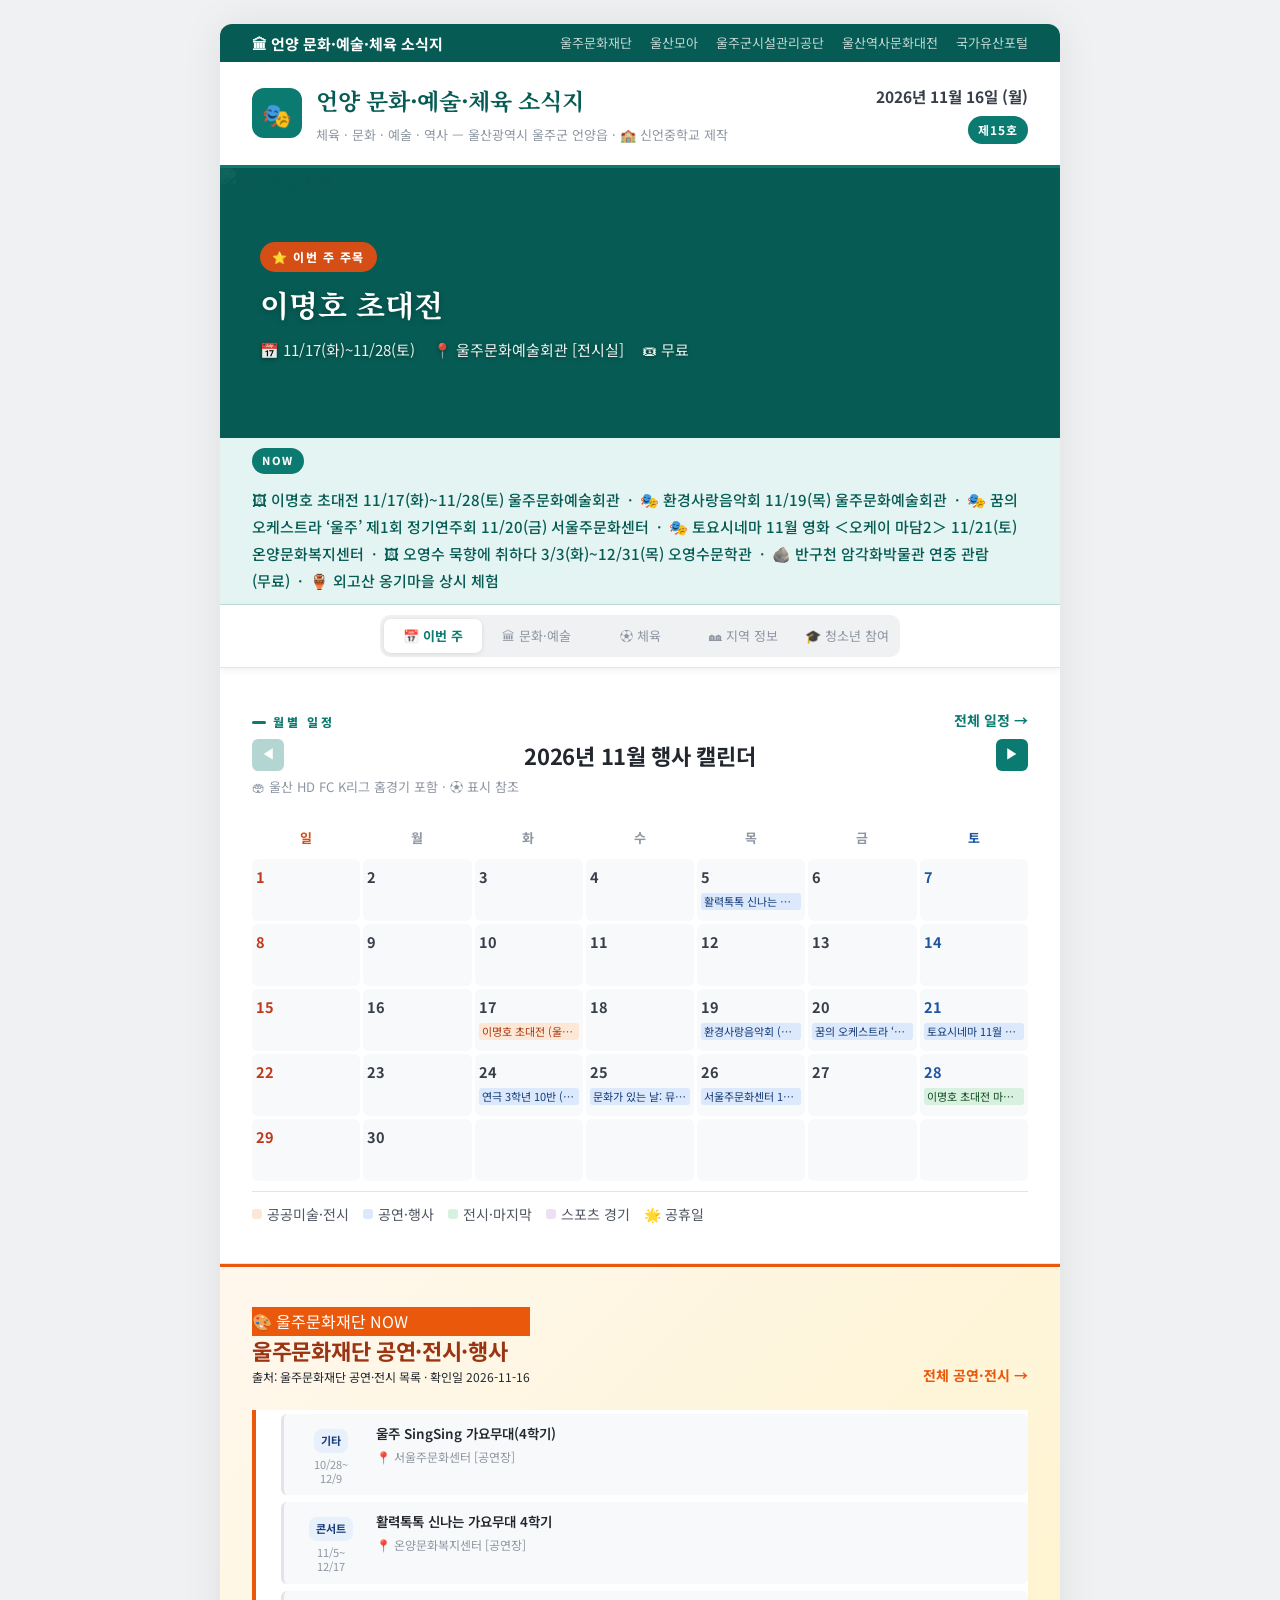
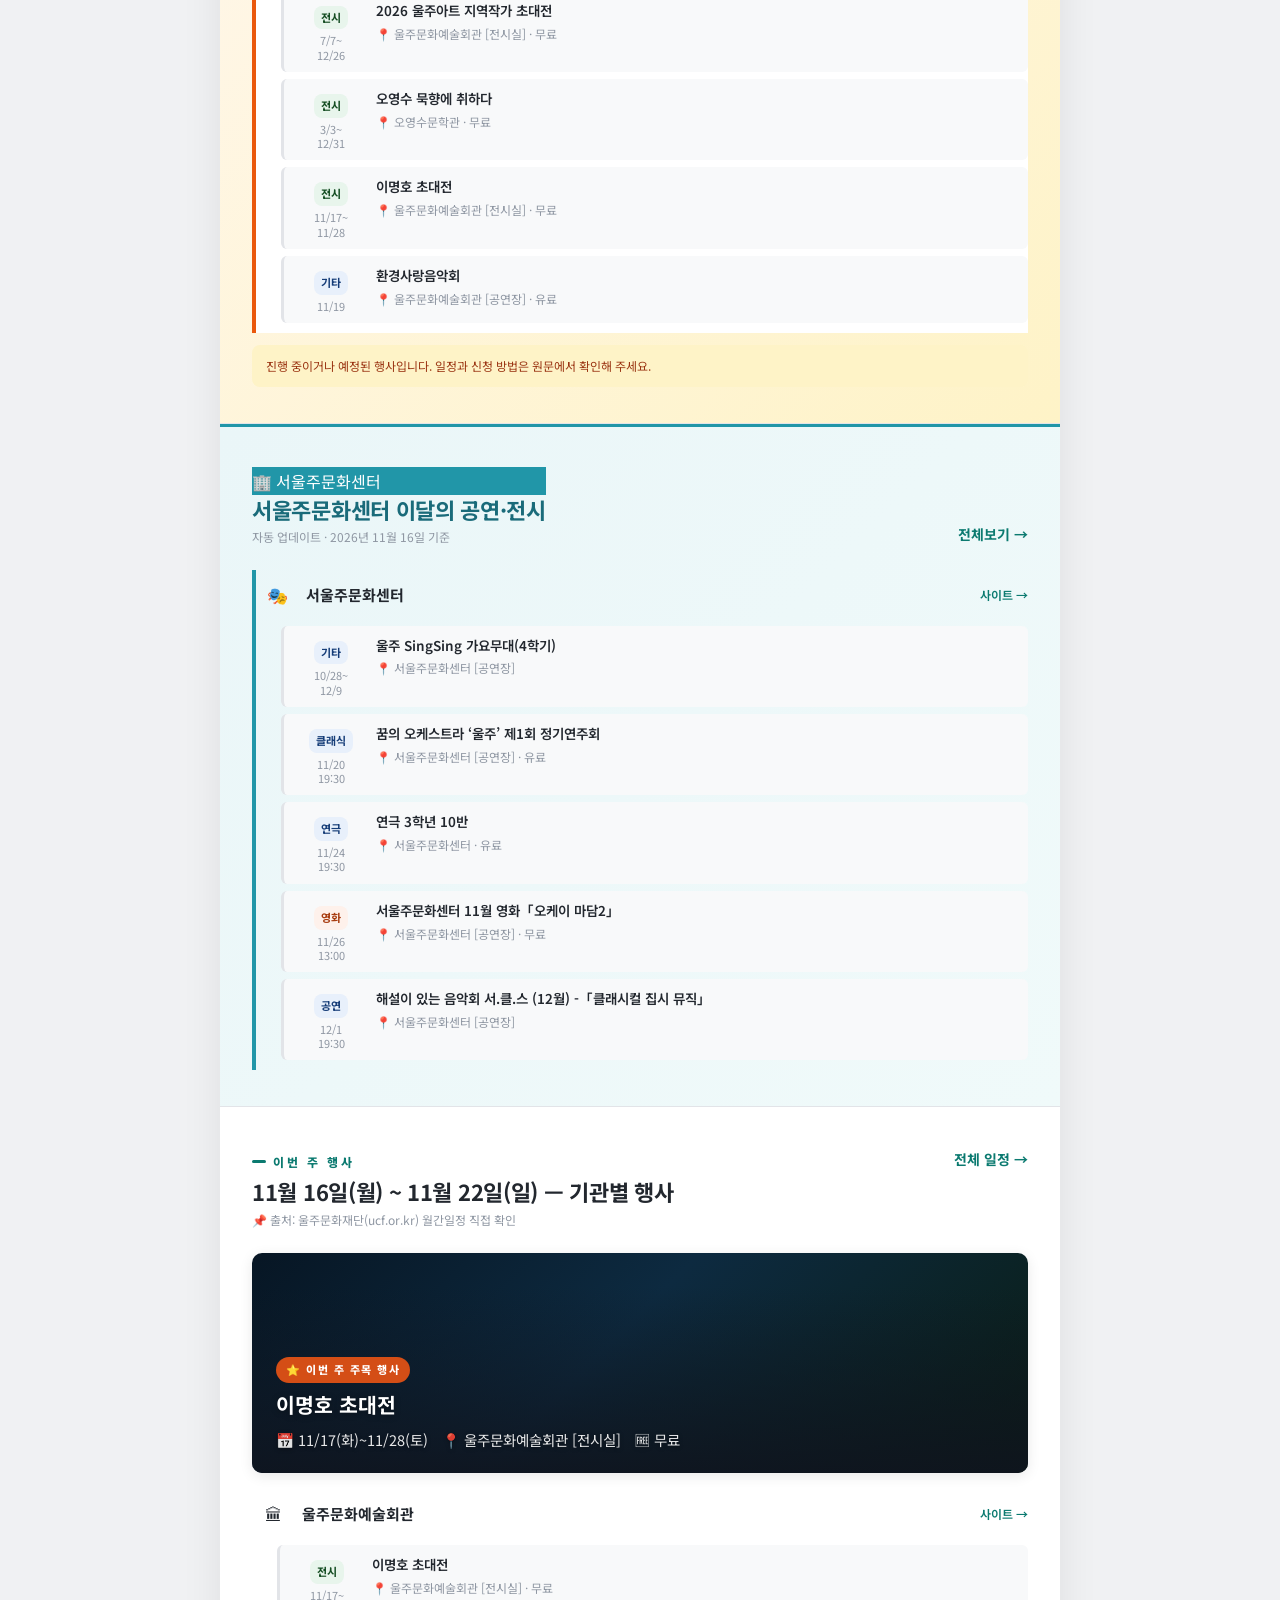
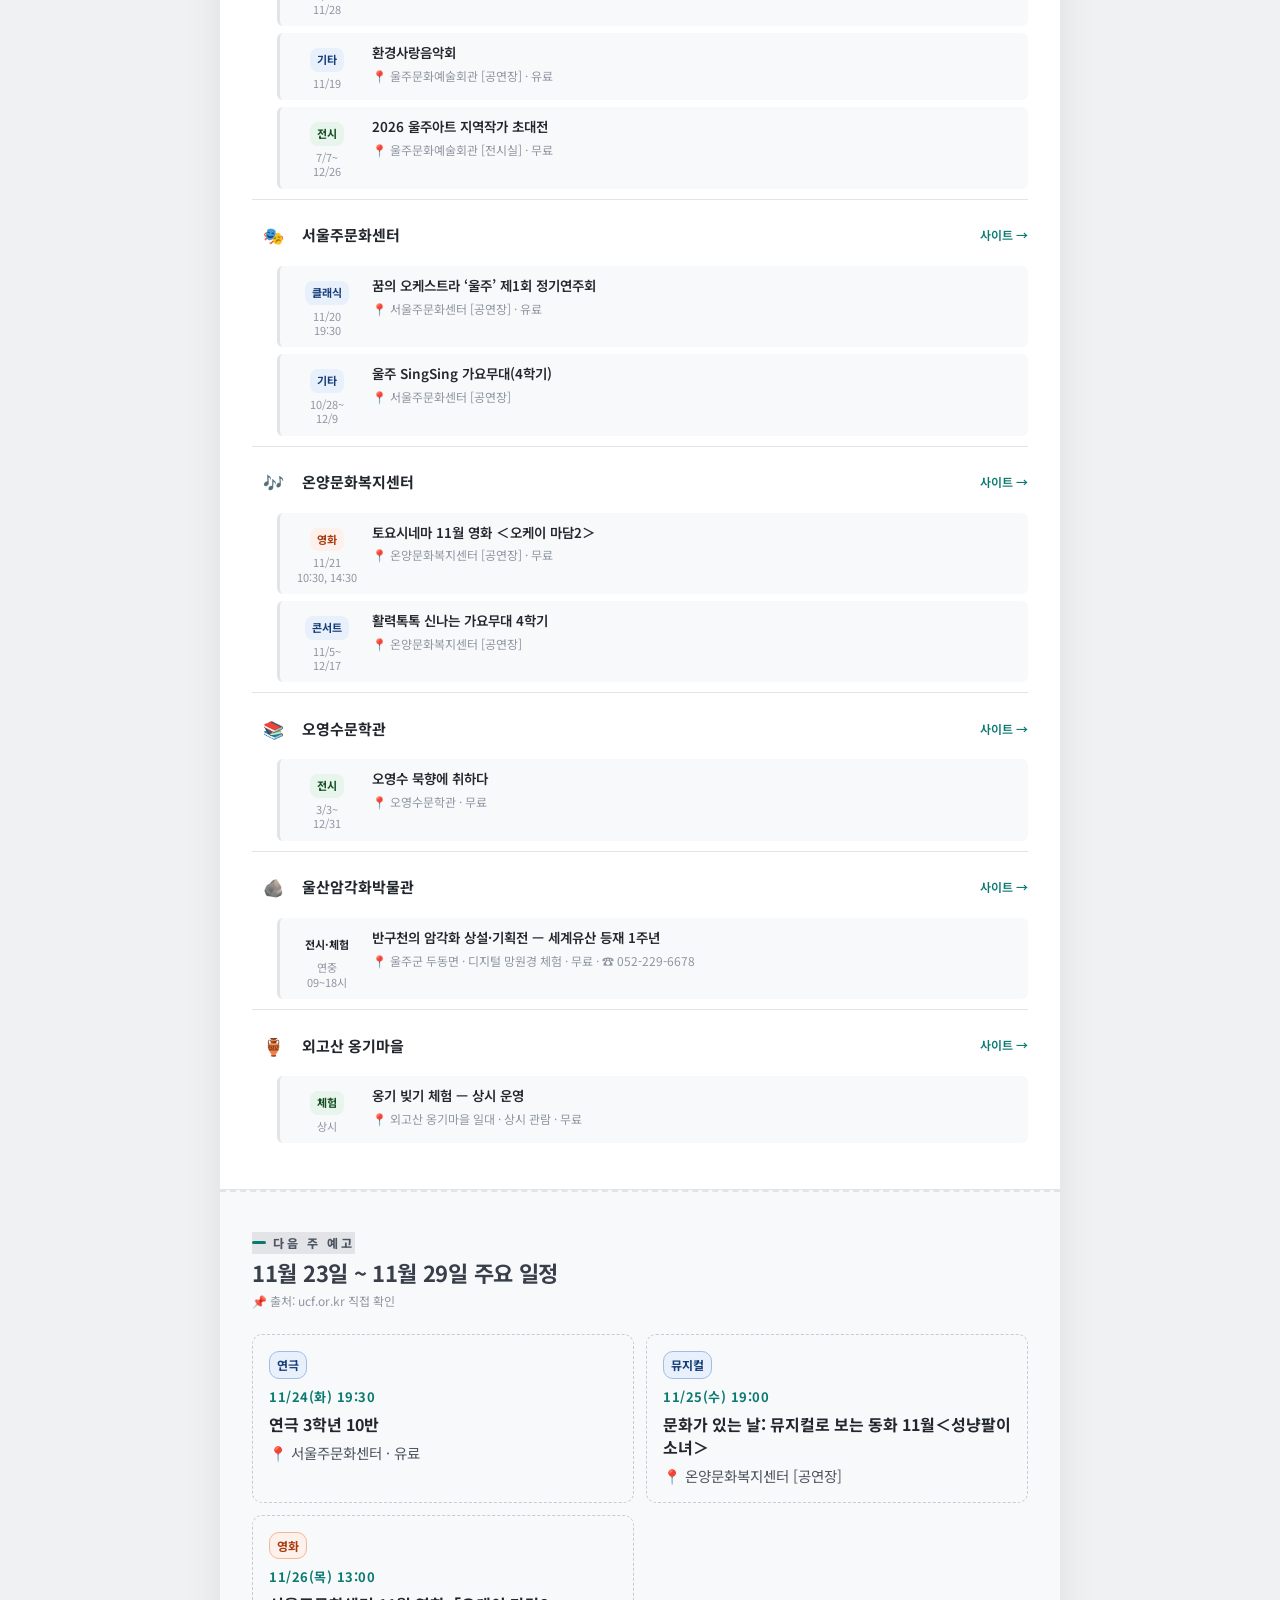
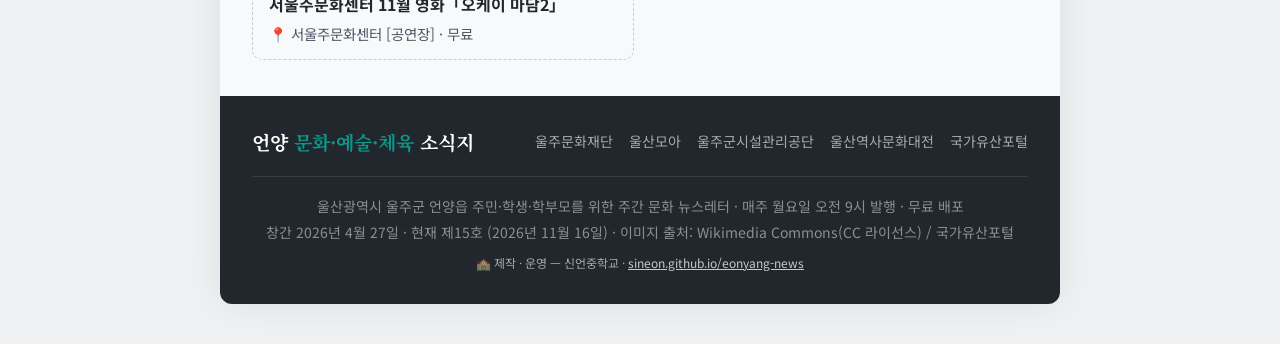
==== index.html @ 2ac5e4c5 "Weekly newsletter update 2026-11-16" ====
<!DOCTYPE html>
<html lang="ko">
<head>
<meta charset="UTF-8">
<meta name="viewport" content="width=device-width, initial-scale=1.0">
<title>언양 문화·예술·체육 소식지 — 2026년 11월 16일 제15호</title>
<style>
@import url('https://fonts.googleapis.com/css2?family=Noto+Sans+KR:wght@300;400;500;700;900&family=Noto+Serif+KR:wght@400;700&display=swap');

/* ═══════════════════════════════════
   RESET & ROOT
═══════════════════════════════════ */
*, *::before, *::after { box-sizing: border-box; margin: 0; padding: 0; }
html { -webkit-text-size-adjust: 100%; }

:root {
  /* 브랜드 색상 */
  --teal:      #0b7a70;   /* 메인 청록  */
  --teal-dk:   #065c54;   /* 다크 청록  */
  --teal-md:   #0d9688;   /* 미디엄 청록 */
  --teal-lt:   #e4f4f2;   /* 라이트 청록 */
  --coral:     #d44e16;   /* 메인 코랄  */
  --coral-dk:  #a83c10;   /* 다크 코랄  */
  --coral-lt:  #fef1eb;   /* 라이트 코랄 */
  --blue:      #1e56a0;   /* 메인 블루  */
  --blue-dk:   #163d78;   /* 다크 블루  */
  --blue-lt:   #e8f0fb;   /* 라이트 블루 */
  --green:     #1e6b30;   /* 메인 그린  */
  --green-dk:  #144d22;   /* 다크 그린  */
  --green-lt:  #e8f5ec;   /* 라이트 그린 */
  --purple:    #5a2fa0;   /* 퍼플       */
  --purple-lt: #f0eafb;   /* 라이트 퍼플 */

  /* 그레이 스케일 */
  --gray-50:  #f8f9fa;
  --gray-100: #f0f1f3;
  --gray-200: #e2e4e8;
  --gray-300: #c8ccD2;
  --gray-400: #8e96a2;
  --gray-600: #4e5562;
  --gray-700: #383e4a;
  --gray-800: #22272e;
  --white:    #ffffff;

  /* 공통 */
  --shadow-sm: 0 1px 4px rgba(0,0,0,.07);
  --shadow:    0 3px 14px rgba(0,0,0,.09);
  --shadow-lg: 0 8px 32px rgba(0,0,0,.13);
  --radius:    10px;
  --radius-sm: 6px;
}

body {
  font-family: 'Noto Sans KR', 'Apple SD Gothic Neo', '맑은 고딕', sans-serif;
  background: var(--gray-100);
  color: var(--gray-800);
  font-size: 16px;
  line-height: 1.8;
  overflow-x: hidden;
  word-break: keep-all;
  overflow-wrap: break-word;
}
a { color: inherit; text-decoration: none; }
img { display: block; max-width: 100%; }

/* ═══════════════════════════════════
   PAGE WRAPPER
═══════════════════════════════════ */
.page-bg {
  min-height: 100vh;
  background: var(--gray-100);
  padding: 0;
}
.wrap {
  max-width: 840px;
  margin: 0 auto;
  background: var(--white);
  box-shadow: 0 0 40px rgba(0,0,0,.08);
}

/* ═══════════════════════════════════
   TOP BAR
═══════════════════════════════════ */
.topbar {
  background: var(--teal-dk);
  display: flex;
  align-items: center;
  justify-content: space-between;
  padding: 0 32px;
  height: 38px;
  gap: 12px;
}
.topbar-logo {
  font-size: 15px;
  font-weight: 700;
  color: #fff;
  white-space: nowrap;
}
.topbar-links {
  display: flex;
  gap: 18px;
  flex-wrap: nowrap;
  overflow: hidden;
}
.topbar-links a {
  font-size: 13px;
  color: rgba(255,255,255,.75);
  transition: color .15s;
  white-space: nowrap;
}
.topbar-links a:hover { color: #fff; }

/* ═══════════════════════════════════
   HEADER
═══════════════════════════════════ */
.header {
  background: var(--white);
  border-bottom: 3px solid var(--teal);
  padding: 18px 32px;
  display: flex;
  align-items: center;
  justify-content: space-between;
  gap: 16px;
}
.header-brand { display: flex; align-items: center; gap: 14px; }
.header-icon {
  width: 50px; height: 50px;
  border-radius: 12px;
  background: var(--teal);
  display: flex; align-items: center; justify-content: center;
  font-size: 24px;
  flex-shrink: 0;
}
.header-text h1 {
  font-family: 'Noto Serif KR', serif;
  font-size: 23px;
  font-weight: 700;
  color: var(--teal-dk);
  letter-spacing: -.3px;
}
.header-text p { font-size: 13px; color: var(--gray-400); margin-top: 2px; }
.header-info { text-align: right; flex-shrink: 0; }
.header-date { font-size: 15.5px; font-weight: 700; color: var(--gray-700); }
.header-issue {
  display: inline-block;
  margin-top: 5px;
  background: var(--teal);
  color: #fff;
  font-size: 12px;
  font-weight: 700;
  letter-spacing: 1px;
  padding: 3px 10px;
  border-radius: 20px;
}

/* ═══════════════════════════════════
   HERO
═══════════════════════════════════ */
.hero {
  position: relative;
  height: 270px;
  overflow: hidden;
  background: var(--teal-dk);
}
.hero-img {
  position: absolute; inset: 0;
  width: 100%; height: 100%;
  object-fit: cover;
  object-position: center 40%;
  opacity: .6;
}
.hero-overlay {
  position: absolute; inset: 0;
  background: linear-gradient(
    100deg,
    rgba(6,92,84,.92) 0%,
    rgba(6,92,84,.65) 55%,
    rgba(6,92,84,.25) 100%
  );
}
.hero-body {
  position: absolute; inset: 0;
  display: flex;
  flex-direction: column;
  justify-content: center;
  padding: 0 40px;
}
.hero-badge {
  display: inline-flex;
  align-items: center;
  gap: 6px;
  background: var(--coral);
  color: #fff;
  font-size: 12px;
  font-weight: 800;
  letter-spacing: 1.5px;
  padding: 4px 12px;
  border-radius: 20px;
  text-transform: uppercase;
  margin-bottom: 12px;
  width: fit-content;
}
.hero-title {
  font-family: 'Noto Serif KR', serif;
  font-size: 30px;
  font-weight: 700;
  color: #fff;
  line-height: 1.35;
  margin-bottom: 12px;
  text-shadow: 0 1px 6px rgba(0,0,0,.3);
  word-break: keep-all;
  overflow-wrap: break-word;
}
.hero-meta {
  display: flex;
  gap: 18px;
  flex-wrap: wrap;
}
.hero-meta span {
  font-size: 15px;
  color: rgba(255,255,255,.92);
  text-shadow: 0 1px 4px rgba(0,0,0,.4);
}

/* ═══════════════════════════════════
   TICKER
═══════════════════════════════════ */
.ticker {
  background: var(--teal-lt);
  border-bottom: 1px solid #b8ddd9;
  padding: 10px 32px;
  display: flex;
  align-items: center;
  gap: 12px;
  font-size: 15px;
  color: var(--teal-dk);   /* #065c54 on #e4f4f2 → 대비비 충분 */
  font-weight: 500;
  flex-wrap: wrap;
}
.ticker-pill {
  background: var(--teal);
  color: #fff;              /* 흰 글씨 on #0b7a70 → 4.6:1 ✓ */
  font-size: 11px;
  font-weight: 800;
  letter-spacing: 1.5px;
  padding: 3px 10px;
  border-radius: 20px;
  white-space: nowrap;
  flex-shrink: 0;
}

/* ═══════════════════════════════════
   BADGE SYSTEM  (WCAG AA 검증)
   solid  : 흰 글씨 on 진한 배경
   outline: 진한 글씨 on 밝은 배경
═══════════════════════════════════ */
/* solid */
.b-coral   { background: var(--coral);   color: #fff; }  /* 4.8:1 ✓ */
.b-teal    { background: var(--teal);    color: #fff; }  /* 4.6:1 ✓ */
.b-blue    { background: var(--blue);    color: #fff; }  /* 6.0:1 ✓ */
.b-green   { background: var(--green);   color: #fff; }  /* 5.8:1 ✓ */
.b-purple  { background: var(--purple);  color: #fff; }  /* 5.1:1 ✓ */
.b-dark    { background: var(--gray-700);color: #fff; }  /* 7.4:1 ✓ */

/* outline — 진한 색 텍스트 사용 */
.b-coral-o  { background: var(--coral-lt);  color: var(--coral-dk);  border: 1px solid #f0b898; }  /* #a83c10 on #fef1eb → 6.2:1 ✓ */
.b-teal-o   { background: var(--teal-lt);   color: var(--teal-dk);   border: 1px solid #9dcec8; }  /* #065c54 on #e4f4f2 → 5.9:1 ✓ */
.b-blue-o   { background: var(--blue-lt);   color: var(--blue-dk);   border: 1px solid #a0bce8; }  /* #163d78 on #e8f0fb → 7.2:1 ✓ */
.b-green-o  { background: var(--green-lt);  color: var(--green-dk);  border: 1px solid #98c8a4; }  /* #144d22 on #e8f5ec → 7.5:1 ✓ */
.b-purple-o { background: var(--purple-lt); color: var(--purple);    border: 1px solid #c0a4e8; }  /* #5a2fa0 on #f0eafb → 5.4:1 ✓ */

/* ═══════════════════════════════════
   SECTION COMMON
═══════════════════════════════════ */
.sec {
  padding: 40px 32px 36px;
  border-bottom: 1px solid var(--gray-200);
}
.sec:last-of-type { border-bottom: none; }

.sec-head { margin-bottom: 22px; }
.sec-row {
  display: flex;
  align-items: flex-end;
  justify-content: space-between;
  margin-bottom: 4px;
  gap: 8px;
}
.sec-kicker {
  font-size: 12px;
  font-weight: 800;
  letter-spacing: 3px;
  color: var(--teal);
  text-transform: uppercase;
  display: flex;
  align-items: center;
  gap: 7px;
}
.sec-kicker::before {
  content: '';
  display: inline-block;
  width: 14px; height: 3px;
  background: var(--teal);
  border-radius: 2px;
}
.sec-title {
  font-size: 22px;
  font-weight: 700;
  color: var(--gray-800);
  letter-spacing: -.3px;
  line-height: 1.3;
  word-break: keep-all;
  overflow-wrap: break-word;
}
.sec-more {
  font-size: 14px;
  color: var(--teal);         /* #0b7a70 on #fff → 4.6:1 ✓ */
  font-weight: 700;
  display: flex;
  align-items: center;
  gap: 3px;
  white-space: nowrap;
  flex-shrink: 0;
}
.sec-more:hover { text-decoration: underline; }

/* ═══════════════════════════════════
   EVENT CARDS
═══════════════════════════════════ */
/* — featured full-width — */
.ev-feat {
  display: block;
  border-radius: var(--radius);
  overflow: hidden;
  position: relative;
  height: 220px;
  margin-bottom: 16px;
  box-shadow: var(--shadow);
  transition: transform .2s, box-shadow .2s;
}
.ev-feat:hover { transform: translateY(-3px); box-shadow: var(--shadow-lg); }
.ev-feat > img {
  width: 100%; height: 100%;
  object-fit: cover;
  transition: transform .4s;
}
.ev-feat:hover > img { transform: scale(1.04); }
.ev-feat-overlay {
  position: absolute; inset: 0;
  background: linear-gradient(180deg, transparent 15%, rgba(15,20,30,.9) 100%);
}
.ev-feat-body {
  position: absolute; bottom: 0; left: 0; right: 0;
  padding: 20px 24px;
}
.ev-badge {
  display: inline-block;
  font-size: 11px;
  font-weight: 800;
  letter-spacing: 1.5px;
  padding: 3px 10px;
  border-radius: 20px;
  text-transform: uppercase;
  margin-bottom: 8px;
}
.ev-feat-title {
  font-size: 20.5px;
  font-weight: 700;
  color: #fff;
  line-height: 1.35;
  margin-bottom: 8px;
  text-shadow: 0 1px 6px rgba(0,0,0,.4);
  word-break: keep-all;
  overflow-wrap: break-word;
}
.ev-feat-meta {
  display: flex;
  gap: 14px;
  flex-wrap: wrap;
  font-size: 14.5px;
  color: rgba(255,255,255,.9);
  text-shadow: 0 1px 4px rgba(0,0,0,.4);
}

/* — 2-column card grid — */
.ev-grid { display: grid; grid-template-columns: 1fr 1fr; gap: 14px; }

.ev-card {
  border-radius: var(--radius);
  overflow: hidden;
  border: 1px solid var(--gray-200);
  background: var(--white);
  display: flex; flex-direction: column;
  box-shadow: var(--shadow-sm);
  transition: transform .2s, box-shadow .2s;
}
.ev-card:hover { transform: translateY(-2px); box-shadow: var(--shadow); }

.ev-thumb {
  position: relative;
  height: 130px;
  overflow: hidden;
  flex-shrink: 0;
}
.ev-thumb img { width: 100%; height: 100%; object-fit: cover; transition: transform .3s; }
.ev-card:hover .ev-thumb img { transform: scale(1.06); }

/* 이미지 없을 때 아이콘 플레이스홀더 */
.ev-thumb-icon {
  width: 100%; height: 100%;
  display: flex; align-items: center; justify-content: center;
  font-size: 44px;
}

/* 이미지 위 태그 — 진한 반투명 배경 + 흰 글씨로 가독성 보장 */
.ev-type {
  position: absolute; top: 10px; left: 10px;
  font-size: 11px;
  font-weight: 800;
  letter-spacing: 1px;
  padding: 4px 10px;
  border-radius: 20px;
  text-transform: uppercase;
  /* solid 배경으로 contrast 확보 */
  background: rgba(6,92,84,.88);
  color: #fff;             /* 흰 글씨 on 반투명 진청록 → 충분 ✓ */
  backdrop-filter: blur(2px);
}
/* 카드 타입별 태그 색상 변형 */
.ev-type.coral  { background: rgba(166,52,16,.88); }
.ev-type.blue   { background: rgba(22,61,120,.88); }
.ev-type.green  { background: rgba(20,77,34,.88);  }
.ev-type.purple { background: rgba(74,35,140,.88); }

.ev-body { padding: 16px; flex: 1; display: flex; flex-direction: column; }
.ev-body h3 {
  font-size: 16px;
  font-weight: 700;
  color: var(--gray-800);
  margin-bottom: 8px;
  line-height: 1.45;
}
.ev-info {
  font-size: 15px;
  color: var(--gray-600);   /* #4e5562 on #fff → 5.8:1 ✓ */
  line-height: 1.85;
  flex: 1;
}
.ev-info b { color: var(--gray-700); font-weight: 600; }
.ev-btn {
  display: inline-flex;
  align-items: center;
  gap: 5px;
  margin-top: 12px;
  align-self: flex-start;
  font-size: 14px;
  font-weight: 700;
  color: var(--teal-dk);    /* #065c54 on #e4f4f2 → 5.9:1 ✓ */
  background: var(--teal-lt);
  border: 1.5px solid #9dcec8;
  padding: 6px 13px;
  border-radius: var(--radius-sm);
  transition: background .15s, color .15s;
  min-height: 36px;         /* 터치 영역 확보 */
}
.ev-btn:hover { background: var(--teal); color: #fff; border-color: var(--teal); }
.ev-btn::after { content: '→'; }

/* ═══════════════════════════════════
   HERITAGE CARDS
═══════════════════════════════════ */
.hc-list { display: flex; flex-direction: column; gap: 18px; }

.hc {
  display: grid;
  grid-template-columns: 240px 1fr;
  border-radius: var(--radius);
  overflow: hidden;
  border: 1px solid var(--gray-200);
  background: var(--white);
  box-shadow: var(--shadow-sm);
  transition: box-shadow .2s;
  text-decoration: none;
}
.hc:hover { box-shadow: var(--shadow); }
.hc.rev { grid-template-columns: 1fr 240px; }
.hc.rev .hc-img { order: 2; }
.hc.rev .hc-body { order: 1; }

.hc-img {
  position: relative;
  overflow: hidden;
  min-height: 190px;
  background: var(--gray-100);
  flex-shrink: 0;
}
.hc-img img {
  width: 100%; height: 100%;
  object-fit: cover;
  display: block;
  transition: transform .4s;
}
.hc:hover .hc-img img { transform: scale(1.04); }
.hc-icon {
  width: 100%; height: 100%; min-height: 190px;
  display: flex; align-items: center; justify-content: center;
  font-size: 60px;
  background: linear-gradient(135deg, #ddf0ee, #c0e4e0);
}

/* 사진 위 등급 배지 — 진한 배경 + 흰 글씨 */
.hc-grade {
  position: absolute; bottom: 10px; left: 10px;
  font-size: 11px; font-weight: 700;
  background: rgba(6,92,84,.92);  /* 진한 청록 배경 */
  color: #fff;                     /* 흰 글씨 ✓ */
  padding: 4px 10px;
  border-radius: var(--radius-sm);
  letter-spacing: .5px;
  backdrop-filter: blur(3px);
}

.hc-body {
  padding: 22px 24px;
  display: flex; flex-direction: column; justify-content: center;
}
.hc-num {
  font-size: 36px; font-weight: 900;
  color: var(--gray-200);
  font-family: 'Noto Serif KR', serif;
  line-height: 1; margin-bottom: 6px;
}
.hc-name {
  font-size: 19px; font-weight: 700; color: var(--gray-800);
  margin-bottom: 10px; line-height: 1.4;
}
.hc-desc { font-size: 15.5px; color: var(--gray-600); line-height: 1.85; }
.hc-desc strong { color: var(--teal-dk); }
.hc-link {
  display: inline-flex; align-items: center; gap: 4px;
  margin-top: 12px; font-size: 14px; font-weight: 700;
  color: var(--teal-dk);
  align-self: flex-start;
  border-bottom: 1.5px solid transparent;
  transition: border-color .15s;
  min-height: 36px;  /* 터치 영역 */
}
.hc-link:hover { border-color: var(--teal); }
.hc-link::after { content: ' ↗'; font-size: 14.5px; }

/* ═══════════════════════════════════
   PERSON SPOTLIGHT
═══════════════════════════════════ */
.person-card {
  border-radius: var(--radius);
  overflow: hidden;
  display: grid; grid-template-columns: 200px 1fr;
  border: 1px solid var(--gray-200);
  box-shadow: var(--shadow-sm);
}
.person-left {
  background: linear-gradient(160deg, var(--teal-md) 0%, var(--teal-dk) 100%);
  display: flex; flex-direction: column;
  align-items: center; justify-content: center;
  padding: 28px 20px; gap: 8px;
}
.person-emoji { font-size: 52px; }
.person-name {
  font-family: 'Noto Serif KR', serif;
  font-size: 21px; font-weight: 700;
  color: #fff;              /* 흰 글씨 on 진청록 ✓ */
  text-align: center; line-height: 1.3;
}
.person-era {
  font-size: 12.5px;
  color: rgba(255,255,255,.82);  /* 82% 흰 on 진청록 → 충분 ✓ */
  text-align: center; letter-spacing: .5px;
}
.person-right { padding: 26px 28px; background: var(--white); }
.person-tags { display: flex; gap: 7px; flex-wrap: wrap; margin-bottom: 12px; }
.p-tag {
  font-size: 12.5px; font-weight: 700; letter-spacing: .5px;
  padding: 3px 10px; border-radius: 20px;
}
.person-desc { font-size: 15.5px; color: var(--gray-600); line-height: 1.9; word-break: keep-all; overflow-wrap: break-word; }
.person-desc strong { color: var(--teal-dk); }
.person-more {
  display: inline-flex; align-items: center; gap: 4px;
  margin-top: 14px; font-size: 14.5px; font-weight: 700;
  color: var(--teal-dk);
  border-bottom: 1.5px solid transparent;
  transition: border-color .15s;
  min-height: 36px;
}
.person-more:hover { border-color: var(--teal); }

/* ═══════════════════════════════════
   NOTICE BOXES
═══════════════════════════════════ */
.notice {
  border-radius: var(--radius-sm);
  padding: 14px 18px;
  font-size: 15.5px; line-height: 1.8;
  margin-top: 18px;
}
.notice-coral {
  background: var(--coral-lt);
  border-left: 4px solid var(--coral);
  color: #4a1e08;            /* 매우 진한 갈색 on 연코랄 → 10:1+ ✓ */
}
.notice-coral b { color: var(--coral-dk); }
.notice-teal {
  background: var(--teal-lt);
  border-left: 4px solid var(--teal);
  color: #08302c;            /* 매우 진한 청록 on 연청록 → 10:1+ ✓ */
}
.notice-teal b { color: var(--teal-dk); }
.notice-blue {
  background: var(--blue-lt);
  border-left: 4px solid var(--blue);
  color: #0d2a52;
}
.notice-blue b { color: var(--blue-dk); }

/* ═══════════════════════════════════
   ORG CARDS
═══════════════════════════════════ */
.org-grid { display: grid; grid-template-columns: 1fr 1fr; gap: 14px; }
.org-card {
  border-radius: var(--radius);
  border: 1px solid var(--gray-200);
  background: var(--white);
  padding: 20px;
  box-shadow: var(--shadow-sm);
  transition: transform .2s, box-shadow .2s;
  display: flex; flex-direction: column;
}
.org-card:hover { transform: translateY(-2px); box-shadow: var(--shadow); }
.org-head { display: flex; align-items: center; gap: 12px; margin-bottom: 10px; }
.org-icon {
  width: 42px; height: 42px;
  border-radius: 10px;
  display: flex; align-items: center; justify-content: center;
  font-size: 21px; flex-shrink: 0;
}
.oi-teal   { background: var(--teal-lt); }
.oi-coral  { background: var(--coral-lt); }
.oi-blue   { background: var(--blue-lt); }
.oi-green  { background: var(--green-lt); }
.org-name { font-size: 16px; font-weight: 700; color: var(--gray-800); }
.org-type {
  font-size: 12px; font-weight: 600; letter-spacing: .5px;
  color: var(--gray-400);    /* #8e96a2 on #fff → 3.7:1 (대형 텍스트 기준 OK) */
}
.org-desc { font-size: 15px; color: var(--gray-600); line-height: 1.8; flex: 1; }
.org-link {
  display: inline-flex; align-items: center; gap: 4px;
  margin-top: 10px; font-size: 14px; font-weight: 700;
  color: var(--teal-dk);
  align-self: flex-start;
  border-bottom: 1.5px solid transparent;
  transition: border-color .15s;
  min-height: 36px;
}
.org-link:hover { border-color: var(--teal); }
.org-link::after { content: ' ↗'; }

/* ═══════════════════════════════════
   NEWS LIST
═══════════════════════════════════ */
.news-list { list-style: none; }
.ni {
  display: grid; grid-template-columns: auto 1fr;
  gap: 0 15px; align-items: start;
  padding: 18px 0;
  border-bottom: 1px solid var(--gray-200);
}
.ni:first-child { padding-top: 0; }
.ni:last-child { border-bottom: none; padding-bottom: 0; }
.ni-cat {
  font-size: 11px; font-weight: 800; letter-spacing: 1px;
  padding: 4px 10px; border-radius: 20px; text-transform: uppercase;
  white-space: nowrap; margin-top: 4px;
}
.ni h4 { font-size: 17px; font-weight: 700; color: var(--gray-800); margin-bottom: 5px; word-break: keep-all; overflow-wrap: break-word; }
.ni p { font-size: 15.5px; color: var(--gray-600); line-height: 1.8; word-break: keep-all; overflow-wrap: break-word; }
.ni-link {
  display: inline-flex; align-items: center; gap: 4px;
  margin-top: 8px; font-size: 14px; font-weight: 700;
  color: var(--teal-dk);
  border-bottom: 1.5px solid transparent;
  transition: border-color .15s;
  min-height: 36px;
}
.ni-link:hover { border-color: var(--teal); }
.ni-link::after { content: ' →'; }

/* ═══════════════════════════════════
   QUICK LINKS BOARD
═══════════════════════════════════ */
.board {
  background: var(--gray-50);
  border-top: 1px solid var(--gray-200);
  padding: 36px 32px;
}
.board-title { font-size: 17px; font-weight: 700; color: var(--gray-800); margin-bottom: 16px; }
.board-grid { display: grid; grid-template-columns: repeat(3,1fr); gap: 12px; }
.bc {
  border-radius: var(--radius);
  background: var(--white);
  border: 1px solid var(--gray-200);
  padding: 16px;
  box-shadow: var(--shadow-sm);
  transition: transform .2s, box-shadow .2s;
  display: flex; flex-direction: column;
}
.bc:hover { transform: translateY(-2px); box-shadow: var(--shadow); }
.bc-icon { font-size: 22px; margin-bottom: 8px; }
.bc strong { font-size: 15.5px; font-weight: 700; color: var(--gray-800); display: block; margin-bottom: 4px; }
.bc p { font-size: 14.5px; color: var(--gray-600); line-height: 1.7; flex: 1; }
.bc-link {
  font-size: 14px; font-weight: 700; color: var(--teal-dk);
  margin-top: 8px; display: inline-block;
}
.bc-link:hover { text-decoration: underline; }

/* ═══════════════════════════════════
   FOOTER
═══════════════════════════════════ */
.footer {
  background: var(--gray-800);
  padding: 28px 32px;
}
.footer-top {
  display: flex; justify-content: space-between; align-items: center; gap: 16px;
  padding-bottom: 16px; border-bottom: 1px solid rgba(255,255,255,.1);
  margin-bottom: 16px; flex-wrap: wrap;
}
.footer-brand {
  font-family: 'Noto Serif KR', serif;
  font-size: 19px; font-weight: 700; color: #fff;
}
.footer-brand span { color: var(--teal-md); }
.footer-links { display: flex; gap: 16px; flex-wrap: wrap; }
.footer-links a {
  font-size: 14px;
  color: rgba(255,255,255,.6);  /* 60% 흰 on 진회색 → 충분 ✓ */
  transition: color .15s;
  min-height: 36px; display: flex; align-items: center;
}
.footer-links a:hover { color: rgba(255,255,255,.95); }
.footer-copy {
  font-size: 14px;
  color: rgba(255,255,255,.48);
  line-height: 1.9;
  text-align: center;
}

/* ═══════════════════════════════════
   RESPONSIVE — TABLET 640px
═══════════════════════════════════ */
@media (max-width: 640px) {
  /* topbar 우측 링크 숨기기 (좁은 화면에서 overflow 방지) */
  .topbar-links { display: none; }
  .topbar { justify-content: center; }

  .header { flex-direction: column; align-items: flex-start; gap: 10px; padding: 16px 20px; }
  .header-info { text-align: left; }

  .hero { min-height: 260px; height: auto; overflow: visible; }
  .hero-body { position: relative; inset: auto; padding: 24px 20px 28px; }
  .hero-title { font-size: 21px; }
  .hero-meta { flex-direction: column; gap: 6px; }
  .hero-meta span { font-size: 13.5px; display: block; }

  .ticker { padding: 9px 20px; font-size: 14px; }

  .sec { padding: 24px 12px 20px; }
  .wrap { width: 100%; }
  .cal-wrap { width: 100%; }
  .cal-grid { gap: 1px; width: 100%; }
  .cal-cell { min-height: 46px; padding: 3px 2px; min-width: 0; }
  .cal-num { font-size: 12px; }
  .cal-ev { font-size: 9.5px; padding: 1px 2px; }
  .cal-nav-row { gap: 6px; }
  .cal-nav-row .sec-title { font-size: 15px; }
  .cal-nav-btn { width: 26px; height: 26px; font-size: 12px; }
  .sec-head { margin-bottom: 14px; }
  .sec-title { font-size: 20.5px; }

  /* 이벤트 2열 → 1열 */
  .ev-grid { grid-template-columns: 1fr; }

  /* featured 카드 높이 조정 */
  .ev-feat { height: 180px; }
  .ev-feat-title { font-size: 16px; }

  /* heritage 2열 → 1열 */
  .hc, .hc.rev {
    grid-template-columns: 1fr;
    grid-template-rows: 180px auto;
  }
  .hc.rev .hc-img, .hc .hc-img { order: 0; }
  .hc.rev .hc-body, .hc .hc-body { order: 0; }
  .hc-img { min-height: 180px; }
  .hc-icon { min-height: 180px; }

  /* 인물 카드 세로 정렬 */
  .person-card { grid-template-columns: 1fr; }
  .person-left { flex-direction: row; gap: 16px; padding: 20px; }
  .person-emoji { font-size: 40px; }
  .person-right { padding: 20px; }

  /* 단체 2열 → 1열 */
  .org-grid { grid-template-columns: 1fr; }

  /* 빠른링크 3열 → 2열 */
  .board-grid { grid-template-columns: 1fr 1fr; }
  .board { padding: 28px 20px; }

  .footer { padding: 24px 20px; }
  .footer-top { flex-direction: column; align-items: flex-start; }

  .tab-btn { font-size: 11.5px; padding: 7px 8px; flex-shrink: 0; white-space: nowrap; }
  .person-card { grid-template-columns: 1fr; }
  .person-card img { width: 100%; height: 180px; object-fit: cover; }
  .ni h4 { font-size: 15.5px; }
  .ni p { font-size: 14px; }
}

/* ═══════════════════════════════════
   RESPONSIVE — MOBILE 400px
═══════════════════════════════════ */
@media (max-width: 400px) {
  .board-grid { grid-template-columns: 1fr; }
  .hero { height: auto; }
  .hero-title { font-size: 19px; }
  .header-text h1 { font-size: 20.5px; }
  .ev-feat { height: 160px; }
  .ev-feat-meta { display: none; } /* 극소형에서 숨김 */
}

/* ═══════════════════════════════════
   PC 1200px+ 여백 처리
   wrap이 840px 고정이므로 배경만 신경쓰면 됨
═══════════════════════════════════ */
@media (min-width: 841px) {
  .page-bg { padding: 24px 0 40px; }
  .wrap { border-radius: 12px; overflow: hidden; }
}

/* ═══════════════════════════════════
   월별 캘린더
═══════════════════════════════════ */
.cal-nav-row { display:flex; align-items:center; gap:10px; margin-top:6px; }
.cal-nav-row .sec-title { flex:1; text-align:center; }
.cal-nav-btn { background:#0b7a70; color:#fff; border:none; border-radius:6px; width:32px; height:32px; font-size:14px; cursor:pointer; display:flex; align-items:center; justify-content:center; transition:background .15s; flex-shrink:0; padding:0; }
.cal-nav-btn:hover:not(:disabled) { background:#065c54; }
.cal-nav-btn:disabled { opacity:.3; cursor:default; }
.cal-ev-link { cursor:pointer; transition:opacity .15s; text-decoration:none !important; }
.cal-ev-link:hover { opacity:.75; filter:brightness(.9); }
.cal-wrap { margin-top: 16px; }
.cal-grid { display: grid; grid-template-columns: repeat(7, minmax(0, 1fr)); gap: 3px; width: 100%; }
.cal-dow { text-align: center; font-size: 13px; font-weight: 700; color: var(--gray-400); padding: 6px 0; letter-spacing: .04em; }
.cal-dow.sun { color: #d44e16; }
.cal-dow.sat { color: #1e56a0; }
.cal-cell { min-height: 62px; background: var(--gray-50); border-radius: 6px; padding: 5px 4px; min-width: 0; overflow: hidden; }
.cal-cell.cal-sun .cal-num { color: #c0391a; }
.cal-cell.cal-sat .cal-num { color: #1e56a0; }
.cal-cell.cal-holiday { background: #fff0eb; }
.cal-cell.cal-today { background: var(--teal-lt); outline: 2px solid var(--teal); }
.cal-num { font-size: 14.5px; font-weight: 700; color: var(--gray-700); display: block; margin-bottom: 3px; }
.cal-ev { font-size: 11px; line-height: 1.35; padding: 1px 3px; border-radius: 3px; display: block; margin-bottom: 1px; overflow-wrap: anywhere; word-break: break-word; overflow-wrap: anywhere; word-break: break-word;
  white-space: nowrap; overflow: hidden; text-overflow: ellipsis; }
.ce-coral { background: #fde8d8; color: #a83c10; }
.ce-blue  { background: #dce8fb; color: #163d78; }
.ce-green { background: #d8f0e0; color: #144d22; }
.ce-teal  { background: var(--teal-lt); color: var(--teal-dk); }
.ce-purple { background: #ede0f5; color: #5a2fa0; }
.cal-legend { display: flex; flex-wrap: wrap; gap: 6px 14px; margin-top: 10px; padding-top: 10px; border-top: 1px solid var(--gray-200); }
.cl-item { display: flex; align-items: center; gap: 5px; font-size: 14px; color: var(--gray-600); }
.cl-dot { width: 10px; height: 10px; border-radius: 3px; flex-shrink: 0; }
@media (max-width: 640px) {
  .cal-cell { min-height: 52px; }
  .cal-ev { display: block; font-size: 10px; padding: 1px 2px; white-space: nowrap; overflow: hidden; text-overflow: ellipsis; }
  .cal-ev ~ .cal-ev { display: none; }
  .cal-cell.has-ev::after { display: none; }
}

/* ═══════════════════════════════════
   다음 주 예고
═══════════════════════════════════ */
.nw-grid { display: grid; grid-template-columns: 1fr 1fr; gap: 12px; margin-top: 16px; }
.nw-card { background: var(--gray-50); border: 1.5px dashed var(--gray-300); border-radius: var(--radius); padding: 14px 16px; text-decoration: none; color: inherit; transition: border-color .2s, background .2s; }
.nw-card:hover { background: var(--teal-lt); border-color: var(--teal); }
.nw-date { font-size: 13px; font-weight: 700; color: var(--teal); letter-spacing: .04em; margin-bottom: 5px; }
.nw-title { font-size: 16px; font-weight: 700; color: var(--gray-800); margin-bottom: 5px; line-height: 1.45; word-break: keep-all; overflow-wrap: break-word; }
.nw-desc { font-size: 14.5px; color: var(--gray-600); line-height: 1.6; }
.nw-badge { display: inline-block; font-size: 12px; font-weight: 700; padding: 2px 7px; border-radius: 10px; margin-bottom: 6px; }
@media (max-width: 640px) { .nw-grid { grid-template-columns: 1fr; } }


/* ═══════════════════════════════════
   강좌 안내 섹션
═══════════════════════════════════ */
.class-grid { display:grid; grid-template-columns: repeat(auto-fill, minmax(155px,1fr)); gap:10px; margin-top:16px; }
.class-cat { background:var(--gray-50); border-radius:9px; padding:13px 14px; border:1px solid var(--gray-200); }
.class-cat-title { font-size:14px; font-weight:800; color:var(--gray-700); margin-bottom:9px; }
.class-list { list-style:none; padding:0; }
.class-list li { font-size:13px; color:var(--gray-600); padding:3px 0; border-bottom:1px solid var(--gray-200); line-height:1.5; }
.class-list li:last-child { border-bottom:none; }
.class-apply-btn { display:inline-block; margin-top:16px; padding:10px 22px; background:#1e56a0; color:#fff; font-size:14px; font-weight:700; border-radius:7px; text-decoration:none; }
.class-apply-btn:hover { background:#163d78; }
@media(max-width:640px){ .class-grid { grid-template-columns:repeat(2,1fr); } }

/* ═══════════════════════════════════
   체육시설 강좌 카드 (sf = sports facility)
═══════════════════════════════════ */
.sf-list { display:flex; flex-direction:column; gap:18px; margin-top:16px; }
.sf-block { background:#fff; border:1.5px solid var(--blue-lt); border-radius:var(--radius); overflow:hidden; box-shadow:var(--shadow-sm); }
.sf-header { display:flex; align-items:center; gap:12px; padding:14px 18px; background:var(--blue-lt); }
.sf-icon { font-size:22px; flex-shrink:0; }
.sf-info { flex:1; min-width:0; }
.sf-name { font-size:16px; font-weight:800; color:var(--blue-dk); line-height:1.3; }
.sf-addr { font-size:13px; color:var(--blue); margin-top:2px; }
.sf-site-link { flex-shrink:0; font-size:13px; font-weight:700; color:var(--blue-dk); background:#fff; border:1.5px solid var(--blue); border-radius:20px; padding:4px 12px; text-decoration:none; white-space:nowrap; transition:background .2s, color .2s; }
.sf-site-link:hover { background:var(--blue); color:#fff; }
.sf-body { padding:14px 18px 16px; }
.sf-desc { font-size:14px; color:var(--gray-600); margin-bottom:10px; line-height:1.65; }
.sf-course-row { display:flex; flex-wrap:wrap; gap:6px; margin-top:8px; }
.sf-tag { display:inline-block; font-size:13px; font-weight:600; padding:4px 11px; border-radius:20px; }
.sf-tag-swim  { background:#dce8fb; color:#163d78; }
.sf-tag-fit   { background:#e8f5ec; color:#144d22; }
.sf-tag-yoga  { background:#f0eafb; color:#4a1f8a; }
.sf-tag-dance { background:#fef1eb; color:#a83c10; }
.sf-tag-kids  { background:#fef9e0; color:#7a5500; }
.sf-tag-sport { background:#e4f4f2; color:#065c54; }
.sf-notice { font-size:13px; color:var(--gray-600); background:var(--gray-50); border-radius:var(--radius-sm); padding:9px 13px; margin-top:10px; border-left:3px solid var(--blue); line-height:1.7; word-break:keep-all; overflow-wrap:break-word; }
.sf-crs-btn { display:inline-block; margin-top:12px; padding:8px 18px; background:var(--blue); color:#fff; font-size:14px; font-weight:700; border-radius:6px; text-decoration:none; transition:background .2s; }
.sf-crs-btn:hover { background:var(--blue-dk); }
@media(max-width:640px){ .sf-header { flex-wrap:wrap; gap:8px; } .sf-site-link { width:100%; text-align:center; } }

/* ═══════════════════════════════════
   이전 소식지 아카이브
═══════════════════════════════════ */
.archive-sec { padding: 24px 40px 30px; border-top: 2px solid var(--teal-lt); background: var(--gray-50); }
.archive-head { font-size: 15.5px; font-weight: 700; color: var(--gray-600); letter-spacing: .05em; margin-bottom: 12px; display: flex; align-items: center; gap: 8px; }
.archive-list { display: flex; flex-direction: column; gap: 8px; }
.archive-item { display: flex; align-items: center; gap: 12px; padding: 11px 14px; background: #fff; border-radius: var(--radius-sm); text-decoration: none; color: var(--gray-700); border: 1px solid var(--gray-200); transition: border-color .2s, background .2s; }
.archive-item:hover { background: var(--teal-lt); border-color: var(--teal); }
.archive-badge { background: var(--teal); color: #fff; font-size: 12px; font-weight: 700; padding: 2px 8px; border-radius: 10px; flex-shrink: 0; white-space: nowrap; }
.archive-badge.current { background: var(--coral); }
.archive-info { flex: 1; min-width: 0; }
.archive-info-date { font-size: 13px; color: var(--gray-400); }
.archive-info-title { font-size: 16px; font-weight: 600; }
.archive-arrow { color: var(--gray-400); font-size: 16px; }
.archive-empty { font-size: 15.5px; color: var(--gray-400); padding: 12px 0; }
@media (max-width: 640px) { .archive-sec { padding: 20px; } }

/* ═══════════════════════════════════
   탭 네비게이션 (Pill/Segment 스타일)
═══════════════════════════════════ */
.tab-nav {
  position: sticky; top: 0; z-index: 100;
  background: #fff;
  border-bottom: 1px solid var(--gray-200);
  box-shadow: 0 2px 8px rgba(0,0,0,.06);
  padding: 10px 20px;
  display: flex; justify-content: center;
}
.tab-nav-inner {
  display: flex; gap: 5px;
  background: var(--gray-100);
  border-radius: 10px;
  padding: 4px;
  width: 100%;
  max-width: 520px;
  overflow-x: auto;
  -webkit-overflow-scrolling: touch;
  scrollbar-width: none;
}
.tab-nav-inner::-webkit-scrollbar { display: none; }
.tab-nav-inner::-webkit-scrollbar { display: none; }
.tab-btn {
  flex: 1;
  padding: 8px 6px;
  font-size: 13px; font-weight: 400;
  color: var(--gray-400);
  border: none; background: none;
  border-radius: 7px;
  cursor: pointer;
  white-space: nowrap;
  transition: all .18s;
  font-family: 'Noto Sans KR', sans-serif;
  line-height: 1.4; text-align: center;
}
.tab-btn.active {
  background: #fff;
  color: #0b7a70;
  font-weight: 700;
  box-shadow: 0 1px 5px rgba(0,0,0,.10);
}
.tab-btn:hover:not(.active) { color: var(--gray-700); }
.tab-pane { display: none; }
.tab-pane.active { display: block; }
@media(max-width:640px){
  .tab-nav { padding: 8px 12px; }
  .tab-btn { font-size: 12px; padding: 7px 2px; }
}

/* ═══════════════════════════════════
   기관별 행사 레이아웃
═══════════════════════════════════ */
.org-list { display: flex; flex-direction: column; gap: 0; margin-top: 8px; }
.org-block { border-top: 1px solid var(--gray-200); padding: 14px 0 10px; }
.org-block:first-child { border-top: none; padding-top: 4px; }
.org-header { display: flex; align-items: center; gap: 8px; margin-bottom: 10px; }
.org-icon { font-size: 17px; line-height: 1; }
.org-name { font-size: 15px; font-weight: 700; color: var(--gray-800); flex: 1; }
.org-site-link { font-size: 12px; color: var(--teal); font-weight: 600; }
.org-site-link:hover { text-decoration: underline; }
.org-events { display: flex; flex-direction: column; gap: 7px; padding-left: 25px; }
.org-ev { display: flex; align-items: flex-start; gap: 10px; padding: 10px 12px; background: var(--gray-50); border-radius: var(--radius-sm); border-left: 3px solid var(--gray-200); text-decoration: none; color: inherit; transition: background .18s, border-color .18s; }
.org-ev:hover { background: var(--teal-lt); border-left-color: var(--teal); }
.org-ev-left { min-width: 70px; text-align: center; }
.org-ev-badge { font-size: 11px; font-weight: 700; padding: 2px 7px; border-radius: 8px; display: inline-block; }
.org-ev-badge.blue  { background: var(--blue-lt);   color: var(--blue-dk); }
.org-ev-badge.green { background: var(--green-lt);  color: var(--green-dk); }
.org-ev-badge.coral { background: var(--coral-lt);  color: var(--coral-dk); }
.org-ev-date { font-size: 11px; color: var(--gray-400); margin-top: 4px; line-height: 1.3; }
.org-ev-right { flex: 1; }
.org-ev-title { font-size: 13.5px; font-weight: 600; color: var(--gray-800); line-height: 1.4; word-break: keep-all; overflow-wrap: break-word; }
.org-ev-meta  { font-size: 12px; color: var(--gray-400); margin-top: 3px; }
.org-empty { font-size: 13px; color: var(--gray-400); padding: 2px 0 4px 25px; font-style: italic; }
@media(max-width:640px){
  .org-ev { flex-direction: column; gap: 6px; }
  .org-ev-left { min-width: auto; text-align: left; display: flex; align-items: center; gap: 6px; }
  .org-ev-date { margin-top: 0; }
}
</style>
<script>
function showTab(idx) {
  document.querySelectorAll('.tab-pane').forEach(function(p,i){ p.classList.toggle('active', i===idx); });
  document.querySelectorAll('.tab-btn').forEach(function(b,i){ b.classList.toggle('active', i===idx); });
  var nav = document.getElementById('main-tab-nav');
  if (nav) nav.scrollIntoView({behavior:'smooth', block:'start'});
}
</script>
</head>
<body>
<div class="page-bg">
<div class="wrap">

<!-- ── TOP BAR ── -->
<div class="topbar">
  <span class="topbar-logo">🏛 언양 문화·예술·체육 소식지</span>
  <div class="topbar-links">
    <a href="https://www.ucf.or.kr:478/" target="_blank" rel="noopener">울주문화재단</a>
    <a href="https://ulsan.go.kr/y/yes/main.do" target="_blank" rel="noopener">울산모아</a>
    <a href="https://www.uljusiseol.or.kr" target="_blank" rel="noopener">울주군시설관리공단</a>
    <a href="https://ulsan.grandculture.net" target="_blank" rel="noopener">울산역사문화대전</a>
    <a href="https://heritage.go.kr" target="_blank" rel="noopener">국가유산포털</a>
  </div>
</div>

<!-- ── HEADER ── -->
<header class="header">
  <div class="header-brand">
    <div class="header-icon">🎭</div>
    <div class="header-text">
      <h1>언양 문화·예술·체육 소식지</h1>
      <p>체육 · 문화 · 예술 · 역사 — 울산광역시 울주군 언양읍 · 🏫 신언중학교 제작</p>
    </div>
  </div>
  <div class="header-info">
<!-- ISSUE_START -->
    <div class="header-date">2026년 11월 16일 (월)</div>
    <span class="header-issue">제15호</span>
<!-- ISSUE_END -->
  </div>
</header>

<!-- ── HERO ── -->
<div class="hero">
  <img class="hero-img" src="https://upload.wikimedia.org/wikipedia/commons/5/53/View_of_downtown_Eonyang.jpg" alt="언양 도심 전경">
  <div class="hero-overlay"></div>
  <div class="hero-body">
<!-- HERO_START -->
    <span class="hero-badge">⭐ 이번 주 주목</span>
    <div class="hero-title">이명호 초대전</div>
    <div class="hero-meta">
      <span>📅 11/17(화)~11/28(토)</span>
      <span>📍 울주문화예술회관 [전시실]</span>
      <span>🎟 무료</span>
    </div>
<!-- HERO_END -->
  </div>
</div>

<!-- ── TICKER ── -->
<div class="ticker">
  <span class="ticker-pill">NOW</span>
<!-- TICKER_START -->
  🖼 이명호 초대전 11/17(화)~11/28(토) 울주문화예술회관 &nbsp;·&nbsp; 🎭 환경사랑음악회 11/19(목) 울주문화예술회관 &nbsp;·&nbsp; 🎭 꿈의 오케스트라 ‘울주’ 제1회 정기연주회 11/20(금) 서울주문화센터 &nbsp;·&nbsp; 🎭 토요시네마 11월 영화 ＜오케이 마담2＞ 11/21(토) 온양문화복지센터 &nbsp;·&nbsp; 🖼 오영수 묵향에 취하다 3/3(화)~12/31(목) 오영수문학관 &nbsp;·&nbsp; 🪨 반구천 암각화박물관 연중 관람 (무료) &nbsp;·&nbsp; 🏺 외고산 옹기마을 상시 체험
<!-- TICKER_END -->
</div>

<!-- ════ 탭 네비게이션 ════ -->
<nav class="tab-nav" id="main-tab-nav">
  <div class="tab-nav-inner">
    <button class="tab-btn active" onclick="showTab(0)" id="tab-btn-0">📅 이번 주</button>
    <button class="tab-btn" onclick="showTab(1)" id="tab-btn-1">🏛 문화·예술</button>
    <button class="tab-btn" onclick="showTab(2)" id="tab-btn-2">⚽ 체육</button>
    <button class="tab-btn" onclick="showTab(3)" id="tab-btn-3">🏘 지역 정보</button>
    <button class="tab-btn" onclick="showTab(4)" id="tab-btn-4">🎓 청소년 참여</button>
  </div>
</nav>

<div class="tab-pane active" id="tab-0">
<!-- ════ 월별 행사 캘린더 ════ -->
<!-- UCF_LECTURE_START -->
<section class="sec">
  <div class="sec-head">
    <div class="sec-row">
      <div class="sec-kicker">월별 일정</div>
      <a class="sec-more" href="https://korean.visitkorea.or.kr/kfes/list/festivalCalendar.do" target="_blank" rel="noopener">전체 일정 →</a>
    </div>
    <div class="cal-nav-row">
      <button class="cal-nav-btn" id="cal-prev" onclick="calMove(-1)" aria-label="이전 달">◀</button>
      <h2 class="sec-title" id="cal-title">2026년 11월 행사 캘린더</h2>
      <button class="cal-nav-btn" id="cal-next" onclick="calMove(1)" aria-label="다음 달">▶</button>
    </div>
    <p style="font-size:13px; color:var(--gray-400); margin-top:4px;">🏟 울산 HD FC K리그 홈경기 포함 · ⚽ 표시 참조</p>
  </div>
  <div class="cal-wrap">
    <div class="cal-grid" id="cal-grid"><!-- JS 렌더링 --></div>
    <div class="cal-legend">
      <span class="cl-item"><span class="cl-dot" style="background:#fde8d8;"></span>공공미술·전시</span>
      <span class="cl-item"><span class="cl-dot" style="background:#dce8fb;"></span>공연·행사</span>
      <span class="cl-item"><span class="cl-dot" style="background:#d8f0e0;"></span>전시·마지막</span>
      <span class="cl-item"><span class="cl-dot" style="background:#ede0f5;"></span>스포츠 경기</span>
      <span class="cl-item">🌟 공휴일</span>
    </div>
  </div>
</section>
<script>
// ── 캘린더 월 목록 ── (scripts/update.mjs 가 매주 새로 씀)
const CAL_MONTHS = ["2026-11","2026-12"];
let calIdx = 0;

// ── 행사 데이터 (날짜별, 울주문화재단 공연·전시 목록 기준) ──
const CAL_DATA = {
  '2026-11': {
    label: '2026년 11월',
    events: {
      5: [{t:"활력톡톡 신나는 가요무대 4학기 (온양문화복지센터)", c:'blue', u:"https://www.ucf.or.kr/culturearts/pe_detail.html?pfmIng=1&p_idx=1690"}],
      17: [{t:"이명호 초대전 (울주문화예술회관)", c:'coral', u:"https://www.ucf.or.kr/culturearts/pe_detail.html?pfmIng=1&p_idx=1660"}],
      19: [{t:"환경사랑음악회 (울주문화예술회관)", c:'blue', u:"https://www.ucf.or.kr/culturearts/pe_detail.html?pfmIng=1&p_idx=1715"}],
      20: [{t:"꿈의 오케스트라 ‘울주’ 제1회 정기연주 (서울주문화센터)", c:'blue', u:"https://www.ucf.or.kr/culturearts/pe_detail.html?pfmIng=1&p_idx=1709"}],
      21: [{t:"토요시네마 11월 영화 ＜오케이 마담2＞ (온양문화복지센터)", c:'blue', u:"https://www.ucf.or.kr/culturearts/pe_detail.html?pfmIng=1&p_idx=1710"}],
      24: [{t:"연극 3학년 10반 (서울주문화센터)", c:'blue', u:"https://www.ucf.or.kr/culturearts/pe_detail.html?pfmIng=1&p_idx=1708"}],
      25: [{t:"문화가 있는 날: 뮤지컬로 보는 동화 1 (온양문화복지센터)", c:'blue', u:"https://www.ucf.or.kr/culturearts/pe_detail.html?pfmIng=1&p_idx=1620"}],
      26: [{t:"서울주문화센터 11월 영화「오케이 마담2 (서울주문화센터)", c:'blue', u:"https://www.ucf.or.kr/culturearts/pe_detail.html?pfmIng=1&p_idx=1713"}],
      28: [{t:"이명호 초대전 마지막", c:'green', u:"https://www.ucf.or.kr/culturearts/pe_detail.html?pfmIng=1&p_idx=1660"}]
    }
  },
  '2026-12': {
    label: '2026년 12월',
    events: {
      1: [{t:"해설이 있는 음악회 서.클.스 (12월) (서울주문화센터)", c:'blue', u:"https://www.ucf.or.kr/culturearts/pe_detail.html?pfmIng=1&p_idx=1716"}],
      5: [{t:"겨울나그네 (울주문화예술회관)", c:'blue', u:"https://www.ucf.or.kr/culturearts/pe_detail.html?pfmIng=1&p_idx=1683"}],
      9: [{t:"울주 SingSing 가요무대(4학기) 마지막", c:'green', u:"https://www.ucf.or.kr/culturearts/pe_detail.html?pfmIng=1&p_idx=1651"}],
      17: [{t:"활력톡톡 신나는 가요무대 4학기 마지막", c:'green', u:"https://www.ucf.or.kr/culturearts/pe_detail.html?pfmIng=1&p_idx=1690"}],
      25: [{t:"성탄절 🌟", c:'blue', u:""}]
    }
  }
};

function renderCal(key) {
  const data = CAL_DATA[key];
  const [y, m] = key.split('-').map(Number);
  const fd = new Date(y, m-1, 1).getDay();
  const days = new Date(y, m, 0).getDate();
  const now = new Date();
  const isThisMonth = now.getFullYear()===y && now.getMonth()===m-1;

  document.getElementById('cal-title').textContent = data.label + ' 행사 캘린더';
  const prevBtn = document.getElementById('cal-prev');
  const nextBtn = document.getElementById('cal-next');
  prevBtn.disabled = calIdx === 0;
  nextBtn.disabled = calIdx === CAL_MONTHS.length - 1;

  const dows = ['일','월','화','수','목','금','토'];
  let html = dows.map((d,i) =>
    `<div class="cal-dow${i===0?' sun':i===6?' sat':''}">${d}</div>`
  ).join('');

  for (let i = 0; i < fd; i++) html += '<div class="cal-cell"></div>';

  for (let d = 1; d <= days; d++) {
    const dow = (fd + d - 1) % 7;
    const evs = data.events[d] || [];
    let cls = 'cal-cell';
    if (dow === 0) cls += ' cal-sun';
    if (dow === 6) cls += ' cal-sat';
    if (isThisMonth && now.getDate() === d) cls += ' cal-today';
    if (evs.length) cls += ' has-ev';
    html += `<div class="${cls}"><span class="cal-num">${d}</span>`;
    evs.forEach(ev => {
      if (ev.u) {
        html += `<a class="cal-ev ce-${ev.c} cal-ev-link" href="${ev.u}" target="_blank" rel="noopener" title="${ev.t}">${ev.t}</a>`;
      } else {
        html += `<span class="cal-ev ce-${ev.c}">${ev.t}</span>`;
      }
    });
    html += '</div>';
  }

  const used = (fd + days) % 7;
  if (used) for (let i = used; i < 7; i++) html += '<div class="cal-cell"></div>';

  document.getElementById('cal-grid').innerHTML = html;
}

function calMove(dir) {
  const ni = calIdx + dir;
  if (ni < 0 || ni >= CAL_MONTHS.length) return;
  calIdx = ni;
  renderCal(CAL_MONTHS[calIdx]);
}

renderCal(CAL_MONTHS[calIdx]);
</script>



<!-- UCF_SPOTLIGHT_START -->
<section class="sec" style="background:linear-gradient(135deg,#fff7ed 0%,#fef3c7 100%);border-top:3px solid #ea580c;">
  <div class="sec-head"><div class="sec-row"><div>
    <div class="sec-label" style="background:#ea580c;color:#fff;">🎨 울주문화재단 NOW</div>
    <h2 class="sec-title" style="color:#9a3412;">울주문화재단 공연·전시·행사</h2>
    <p style="font-size:12px;color:var(--gray-500);margin-top:2px;">출처: 울주문화재단 공연·전시 목록 · 확인일 2026-11-16</p>
  </div><a class="sec-more" href="https://www.ucf.or.kr/culturearts/pe_list.html" target="_blank" rel="noopener" style="color:#ea580c;">전체 공연·전시 →</a></div></div>
  <div class="org-list"><div class="org-block" style="border-left:4px solid #ea580c;background:#fff;"><div class="org-events">
        <a class="org-ev" href="https://www.ucf.or.kr/culturearts/pe_detail.html?pfmIng=1&p_idx=1651" target="_blank" rel="noopener">
          <div class="org-ev-left">
            <div class="org-ev-badge blue">기타</div>
            <div class="org-ev-date">10/28~<br>12/9</div>
          </div>
          <div class="org-ev-right">
            <div class="org-ev-title">울주 SingSing 가요무대(4학기)</div>
            <div class="org-ev-meta">📍 서울주문화센터 [공연장]</div>
          </div>
        </a>
        <a class="org-ev" href="https://www.ucf.or.kr/culturearts/pe_detail.html?pfmIng=1&p_idx=1690" target="_blank" rel="noopener">
          <div class="org-ev-left">
            <div class="org-ev-badge blue">콘서트</div>
            <div class="org-ev-date">11/5~<br>12/17</div>
          </div>
          <div class="org-ev-right">
            <div class="org-ev-title">활력톡톡 신나는 가요무대 4학기</div>
            <div class="org-ev-meta">📍 온양문화복지센터 [공연장]</div>
          </div>
        </a>
        <a class="org-ev" href="https://www.ucf.or.kr/culturearts/pe_detail.html?pfmIng=1&p_idx=1592" target="_blank" rel="noopener">
          <div class="org-ev-left">
            <div class="org-ev-badge green">전시</div>
            <div class="org-ev-date">7/7~<br>12/26</div>
          </div>
          <div class="org-ev-right">
            <div class="org-ev-title">2026 울주아트 지역작가 초대전</div>
            <div class="org-ev-meta">📍 울주문화예술회관 [전시실] · 무료</div>
          </div>
        </a>
        <a class="org-ev" href="https://www.ucf.or.kr/culturearts/pe_detail.html?pfmIng=1&p_idx=1701" target="_blank" rel="noopener">
          <div class="org-ev-left">
            <div class="org-ev-badge green">전시</div>
            <div class="org-ev-date">3/3~<br>12/31</div>
          </div>
          <div class="org-ev-right">
            <div class="org-ev-title">오영수 묵향에 취하다</div>
            <div class="org-ev-meta">📍 오영수문학관 · 무료</div>
          </div>
        </a>
        <a class="org-ev" href="https://www.ucf.or.kr/culturearts/pe_detail.html?pfmIng=1&p_idx=1660" target="_blank" rel="noopener">
          <div class="org-ev-left">
            <div class="org-ev-badge green">전시</div>
            <div class="org-ev-date">11/17~<br>11/28</div>
          </div>
          <div class="org-ev-right">
            <div class="org-ev-title">이명호 초대전</div>
            <div class="org-ev-meta">📍 울주문화예술회관 [전시실] · 무료</div>
          </div>
        </a>
        <a class="org-ev" href="https://www.ucf.or.kr/culturearts/pe_detail.html?pfmIng=1&p_idx=1715" target="_blank" rel="noopener">
          <div class="org-ev-left">
            <div class="org-ev-badge blue">기타</div>
            <div class="org-ev-date">11/19</div>
          </div>
          <div class="org-ev-right">
            <div class="org-ev-title">환경사랑음악회</div>
            <div class="org-ev-meta">📍 울주문화예술회관 [공연장] · 유료</div>
          </div>
        </a></div></div></div>
  <p style="font-size:12px;color:#9a3412;margin:12px 0 0;padding:10px 14px;background:#fef3c7;border-radius:8px;">진행 중이거나 예정된 행사입니다. 일정과 신청 방법은 원문에서 확인해 주세요.</p>
</section>
<!-- UCF_SPOTLIGHT_END -->

<!-- WUCC_START -->
<section class="sec" style="background:linear-gradient(135deg,#eaf6f8 0%,#f0fafa 100%);border-top:3px solid #2196a8;">
  <div class="sec-head">
    <div class="sec-row">
      <div>
        <div class="sec-label" style="background:#2196a8;color:#fff;">🏢 서울주문화센터</div>
        <h2 class="sec-title" style="color:#1a6b7a;">서울주문화센터 이달의 공연·전시</h2>
        <p style="font-size:12px;color:var(--gray-400);margin-top:2px;">자동 업데이트 · 2026년 11월 16일 기준</p>
      </div>
      <a class="sec-more" href="https://www.ucf.or.kr:478/wucc/index.html" target="_blank" rel="noopener">전체보기 →</a>
    </div>
  </div>
  <div class="org-list">
    <div class="org-block" style="border-left:4px solid #2196a8;">
      <div class="org-header">
        <span class="org-icon">🎭</span>
        <span class="org-name">서울주문화센터</span>
        <a class="org-site-link" href="https://www.ucf.or.kr:478/wucc/index.html" target="_blank" rel="noopener">사이트 →</a>
      </div>
      <div class="org-events">
        <a class="org-ev" href="https://www.ucf.or.kr/culturearts/pe_detail.html?pfmIng=1&p_idx=1651" target="_blank" rel="noopener">
          <div class="org-ev-left">
            <div class="org-ev-badge blue">기타</div>
            <div class="org-ev-date">10/28~<br>12/9</div>
          </div>
          <div class="org-ev-right">
            <div class="org-ev-title">울주 SingSing 가요무대(4학기)</div>
            <div class="org-ev-meta">📍 서울주문화센터 [공연장]</div>
          </div>
        </a>
        <a class="org-ev" href="https://www.ucf.or.kr/culturearts/pe_detail.html?pfmIng=1&p_idx=1709" target="_blank" rel="noopener">
          <div class="org-ev-left">
            <div class="org-ev-badge blue">클래식</div>
            <div class="org-ev-date">11/20<br>19:30</div>
          </div>
          <div class="org-ev-right">
            <div class="org-ev-title">꿈의 오케스트라 ‘울주’ 제1회 정기연주회</div>
            <div class="org-ev-meta">📍 서울주문화센터 [공연장] · 유료</div>
          </div>
        </a>
        <a class="org-ev" href="https://www.ucf.or.kr/culturearts/pe_detail.html?pfmIng=1&p_idx=1708" target="_blank" rel="noopener">
          <div class="org-ev-left">
            <div class="org-ev-badge blue">연극</div>
            <div class="org-ev-date">11/24<br>19:30</div>
          </div>
          <div class="org-ev-right">
            <div class="org-ev-title">연극 3학년 10반</div>
            <div class="org-ev-meta">📍 서울주문화센터 · 유료</div>
          </div>
        </a>
        <a class="org-ev" href="https://www.ucf.or.kr/culturearts/pe_detail.html?pfmIng=1&p_idx=1713" target="_blank" rel="noopener">
          <div class="org-ev-left">
            <div class="org-ev-badge coral">영화</div>
            <div class="org-ev-date">11/26<br>13:00</div>
          </div>
          <div class="org-ev-right">
            <div class="org-ev-title">서울주문화센터 11월 영화「오케이 마담2」</div>
            <div class="org-ev-meta">📍 서울주문화센터 [공연장] · 무료</div>
          </div>
        </a>
        <a class="org-ev" href="https://www.ucf.or.kr/culturearts/pe_detail.html?pfmIng=1&p_idx=1716" target="_blank" rel="noopener">
          <div class="org-ev-left">
            <div class="org-ev-badge blue">공연</div>
            <div class="org-ev-date">12/1<br>19:30</div>
          </div>
          <div class="org-ev-right">
            <div class="org-ev-title">해설이 있는 음악회 서.클.스 (12월) -「클래시컬 집시 뮤직」</div>
            <div class="org-ev-meta">📍 서울주문화센터 [공연장]</div>
          </div>
        </a>
      </div>
    </div>
  </div>
</section>
<!-- WUCC_END -->

<!-- ════ 섹션 1: 이번 주 행사 ════ -->
<section class="sec">
  <div class="sec-head">
    <div class="sec-row">
      <div class="sec-kicker">이번 주 행사</div>
      <a class="sec-more" href="https://www.ucf.or.kr/culturearts/schedule.html?vwYm=202607" target="_blank" rel="noopener">전체 일정 →</a>
    </div>
<!-- EVENTS_HEADING_START -->
    <h2 class="sec-title">11월 16일(월) ~ 11월 22일(일) — 기관별 행사</h2>
<!-- EVENTS_HEADING_END -->
    <div style="font-size:12px;color:var(--gray-400);margin-top:4px;">📌 출처: 울주문화재단(ucf.or.kr) 월간일정 직접 확인</div>
  </div>

<!-- FEATURED_START -->
  <!-- Featured: 이명호 초대전 -->
  <a class="ev-feat" href="https://www.ucf.or.kr/culturearts/pe_detail.html?pfmIng=1&p_idx=1660" target="_blank" rel="noopener" style="background:linear-gradient(135deg,#071624 0%,#0d2a40 45%,#0a1e14 100%);">
    <div class="ev-feat-overlay"></div>
    <div class="ev-feat-body">
      <span class="ev-badge b-coral">⭐ 이번 주 주목 행사</span>
      <div class="ev-feat-title">이명호 초대전</div>
      <div class="ev-feat-meta">
        <span>📅 11/17(화)~11/28(토)</span>
        <span>📍 울주문화예술회관 [전시실]</span>
        <span>🆓 무료</span>
      </div>
    </div>
  </a>
<!-- FEATURED_END -->

  <!-- 기관별 목록 -->
<!-- ORG_LIST_START -->
  <div class="org-list">

    <!-- 울주문화예술회관 -->
    <div class="org-block">
      <div class="org-header">
        <span class="org-icon">🏛</span>
        <span class="org-name">울주문화예술회관</span>
        <a class="org-site-link" href="https://www.ucf.or.kr/uljuart/" target="_blank" rel="noopener">사이트 →</a>
      </div>
      <div class="org-events">
        <a class="org-ev" href="https://www.ucf.or.kr/culturearts/pe_detail.html?pfmIng=1&p_idx=1660" target="_blank" rel="noopener">
          <div class="org-ev-left">
            <div class="org-ev-badge green">전시</div>
            <div class="org-ev-date">11/17~<br>11/28</div>
          </div>
          <div class="org-ev-right">
            <div class="org-ev-title">이명호 초대전</div>
            <div class="org-ev-meta">📍 울주문화예술회관 [전시실] · 무료</div>
          </div>
        </a>
        <a class="org-ev" href="https://www.ucf.or.kr/culturearts/pe_detail.html?pfmIng=1&p_idx=1715" target="_blank" rel="noopener">
          <div class="org-ev-left">
            <div class="org-ev-badge blue">기타</div>
            <div class="org-ev-date">11/19</div>
          </div>
          <div class="org-ev-right">
            <div class="org-ev-title">환경사랑음악회</div>
            <div class="org-ev-meta">📍 울주문화예술회관 [공연장] · 유료</div>
          </div>
        </a>
        <a class="org-ev" href="https://www.ucf.or.kr/culturearts/pe_detail.html?pfmIng=1&p_idx=1592" target="_blank" rel="noopener">
          <div class="org-ev-left">
            <div class="org-ev-badge green">전시</div>
            <div class="org-ev-date">7/7~<br>12/26</div>
          </div>
          <div class="org-ev-right">
            <div class="org-ev-title">2026 울주아트 지역작가 초대전</div>
            <div class="org-ev-meta">📍 울주문화예술회관 [전시실] · 무료</div>
          </div>
        </a>
      </div>
    </div>
    <!-- 서울주문화센터 -->
    <div class="org-block">
      <div class="org-header">
        <span class="org-icon">🎭</span>
        <span class="org-name">서울주문화센터</span>
        <a class="org-site-link" href="https://www.ucf.or.kr/wucc/" target="_blank" rel="noopener">사이트 →</a>
      </div>
      <div class="org-events">
        <a class="org-ev" href="https://www.ucf.or.kr/culturearts/pe_detail.html?pfmIng=1&p_idx=1709" target="_blank" rel="noopener">
          <div class="org-ev-left">
            <div class="org-ev-badge blue">클래식</div>
            <div class="org-ev-date">11/20<br>19:30</div>
          </div>
          <div class="org-ev-right">
            <div class="org-ev-title">꿈의 오케스트라 ‘울주’ 제1회 정기연주회</div>
            <div class="org-ev-meta">📍 서울주문화센터 [공연장] · 유료</div>
          </div>
        </a>
        <a class="org-ev" href="https://www.ucf.or.kr/culturearts/pe_detail.html?pfmIng=1&p_idx=1651" target="_blank" rel="noopener">
          <div class="org-ev-left">
            <div class="org-ev-badge blue">기타</div>
            <div class="org-ev-date">10/28~<br>12/9</div>
          </div>
          <div class="org-ev-right">
            <div class="org-ev-title">울주 SingSing 가요무대(4학기)</div>
            <div class="org-ev-meta">📍 서울주문화센터 [공연장]</div>
          </div>
        </a>
      </div>
    </div>
    <!-- 온양문화복지센터 -->
    <div class="org-block">
      <div class="org-header">
        <span class="org-icon">🎶</span>
        <span class="org-name">온양문화복지센터</span>
        <a class="org-site-link" href="https://www.ucf.or.kr/onyang/" target="_blank" rel="noopener">사이트 →</a>
      </div>
      <div class="org-events">
        <a class="org-ev" href="https://www.ucf.or.kr/culturearts/pe_detail.html?pfmIng=1&p_idx=1710" target="_blank" rel="noopener">
          <div class="org-ev-left">
            <div class="org-ev-badge coral">영화</div>
            <div class="org-ev-date">11/21<br>10:30, 14:30</div>
          </div>
          <div class="org-ev-right">
            <div class="org-ev-title">토요시네마 11월 영화 ＜오케이 마담2＞</div>
            <div class="org-ev-meta">📍 온양문화복지센터 [공연장] · 무료</div>
          </div>
        </a>
        <a class="org-ev" href="https://www.ucf.or.kr/culturearts/pe_detail.html?pfmIng=1&p_idx=1690" target="_blank" rel="noopener">
          <div class="org-ev-left">
            <div class="org-ev-badge blue">콘서트</div>
            <div class="org-ev-date">11/5~<br>12/17</div>
          </div>
          <div class="org-ev-right">
            <div class="org-ev-title">활력톡톡 신나는 가요무대 4학기</div>
            <div class="org-ev-meta">📍 온양문화복지센터 [공연장]</div>
          </div>
        </a>
      </div>
    </div>
    <!-- 오영수문학관 -->
    <div class="org-block">
      <div class="org-header">
        <span class="org-icon">📚</span>
        <span class="org-name">오영수문학관</span>
        <a class="org-site-link" href="https://www.ucf.or.kr/oys/" target="_blank" rel="noopener">사이트 →</a>
      </div>
      <div class="org-events">
        <a class="org-ev" href="https://www.ucf.or.kr/culturearts/pe_detail.html?pfmIng=1&p_idx=1701" target="_blank" rel="noopener">
          <div class="org-ev-left">
            <div class="org-ev-badge green">전시</div>
            <div class="org-ev-date">3/3~<br>12/31</div>
          </div>
          <div class="org-ev-right">
            <div class="org-ev-title">오영수 묵향에 취하다</div>
            <div class="org-ev-meta">📍 오영수문학관 · 무료</div>
          </div>
        </a>
      </div>
    </div>

    <!-- 울산암각화박물관 -->
    <div class="org-block">
      <div class="org-header">
        <span class="org-icon">🪨</span>
        <span class="org-name">울산암각화박물관</span>
        <a class="org-site-link" href="https://www.ulsan.go.kr/s/bangudae/main.ulsan" target="_blank" rel="noopener">사이트 →</a>
      </div>
      <div class="org-events">
        <a class="org-ev" href="https://www.ulsan.go.kr/s/bangudae/main.ulsan" target="_blank" rel="noopener">
          <div class="org-ev-left">
            <div class="org-ev-badge teal">전시·체험</div>
            <div class="org-ev-date">연중<br>09~18시</div>
          </div>
          <div class="org-ev-right">
            <div class="org-ev-title">반구천의 암각화 상설·기획전 — 세계유산 등재 1주년</div>
            <div class="org-ev-meta">📍 울주군 두동면 · 디지털 망원경 체험 · 무료 · ☎ 052-229-6678</div>
          </div>
        </a>
      </div>
    </div>

    <!-- 외고산 옹기마을 -->
    <div class="org-block">
      <div class="org-header">
        <span class="org-icon">🏺</span>
        <span class="org-name">외고산 옹기마을</span>
        <a class="org-site-link" href="https://www.onggi.or.kr/" target="_blank" rel="noopener">사이트 →</a>
      </div>
      <div class="org-events">
        <a class="org-ev" href="https://www.onggi.or.kr/" target="_blank" rel="noopener">
          <div class="org-ev-left">
            <div class="org-ev-badge green">체험</div>
            <div class="org-ev-date">상시</div>
          </div>
          <div class="org-ev-right">
            <div class="org-ev-title">옹기 빚기 체험 — 상시 운영</div>
            <div class="org-ev-meta">📍 외고산 옹기마을 일대 · 상시 관람 · 무료</div>
          </div>
        </a>
      </div>
    </div>
  </div>
<!-- ORG_LIST_END -->
</section>

<!-- ════ 다음 주 예고 ════ -->
<section class="sec" style="background:var(--gray-50); border-top: 2px dashed var(--gray-200);">
  <div class="sec-head">
    <div class="sec-row">
      <div class="sec-kicker" style="background:var(--gray-200); color:var(--gray-600);">다음 주 예고</div>
    </div>
<!-- NEXTWEEK_HEADING_START -->
    <h2 class="sec-title" style="color:var(--gray-700);">11월 23일 ~ 11월 29일 주요 일정</h2>
<!-- NEXTWEEK_HEADING_END -->
    <div style="font-size:12px;color:var(--gray-400);margin-top:4px;">📌 출처: ucf.or.kr 직접 확인</div>
  </div>
<!-- NEXTWEEK_CARDS_START -->
  <div class="nw-grid">
    <a class="nw-card" href="https://www.ucf.or.kr/culturearts/pe_detail.html?pfmIng=1&p_idx=1708" target="_blank" rel="noopener">
      <div class="nw-badge b-blue-o">연극</div>
      <div class="nw-date">11/24(화) 19:30</div>
      <div class="nw-title">연극 3학년 10반</div>
      <div class="nw-desc">📍 서울주문화센터 · 유료</div>
    </a>
    <a class="nw-card" href="https://www.ucf.or.kr/culturearts/pe_detail.html?pfmIng=1&p_idx=1620" target="_blank" rel="noopener">
      <div class="nw-badge b-blue-o">뮤지컬</div>
      <div class="nw-date">11/25(수) 19:00</div>
      <div class="nw-title">문화가 있는 날: 뮤지컬로 보는 동화 11월＜성냥팔이 소녀＞</div>
      <div class="nw-desc">📍 온양문화복지센터 [공연장]</div>
    </a>
    <a class="nw-card" href="https://www.ucf.or.kr/culturearts/pe_detail.html?pfmIng=1&p_idx=1713" target="_blank" rel="noopener">
      <div class="nw-badge b-coral-o">영화</div>
      <div class="nw-date">11/26(목) 13:00</div>
      <div class="nw-title">서울주문화센터 11월 영화「오케이 마담2」</div>
      <div class="nw-desc">📍 서울주문화센터 [공연장] · 무료</div>
    </a>
  </div>
<!-- NEXTWEEK_CARDS_END -->
</section>


</div>
<div class="tab-pane" id="tab-1">
<!-- ════ 섹션 2: 문화유산 ════ -->
<section class="sec">
  <div class="sec-head">
    <div class="sec-row">
      <div class="sec-kicker">문화유산 이야기</div>
      <a class="sec-more" href="https://heritage.go.kr" target="_blank" rel="noopener">국가유산포털 →</a>
    </div>
<!-- HERITAGE_TITLE_START -->
    <h2 class="sec-title">언양 문화유산 시리즈 — 반구대 암각화 심층</h2>
    <p style="font-size:12px;color:var(--gray-400);margin-top:4px;">📚 시리즈 3부: 세계유산 등재 — 인류 첫 노래의 발견</p>
<!-- HERITAGE_TITLE_END -->
  </div>
<!-- HERITAGE_CARDS_START -->
  <div class="hc-list">

    <a class="hc" href="https://heritage.go.kr/heri/cul/culSelectDetail.do?ccbaCpno=1112602850000" target="_blank" rel="noopener">
      <div class="hc-img">
        <img src="https://upload.wikimedia.org/wikipedia/commons/thumb/0/0c/%EC%9A%B8%EC%A3%BC_%EB%8C%80%EA%B3%A1%EB%A6%AC_%EB%B0%98%EA%B5%AC%EB%8C%80_%EC%95%94%EA%B0%81%ED%99%94.jpg/960px-%EC%9A%B8%EC%A3%BC_%EB%8C%80%EA%B3%A1%EB%A6%AC_%EB%B0%98%EA%B5%AC%EB%8C%80_%EC%95%94%EA%B0%81%ED%99%94.jpg" alt="반구대 암각화 제작 기법" loading="lazy">
        <span class="hc-grade">🪨 제작 시기·기법</span>
      </div>
      <div class="hc-body">
        <div class="hc-num">01</div>
        <div class="hc-name">7,000년 전 새겨진 인류의 첫 그림</div>
        <div class="hc-desc">너비 약 8m·높이 약 4.5m 절벽에 <strong>고래·호랑이·사슴·사람 등 300여 점</strong>이 새겨져 있습니다. 신석기~청동기에 걸쳐 쪼아새김(타격)·갈아새김(마연) 기법이 함께 사용된, 지구상 가장 오래된 고래사냥 그림으로 평가됩니다.</div>
        <span class="hc-link">국가유산포털에서 자세히 보기</span>
      </div>
    </a>

    <a class="hc rev" href="https://unesco.or.kr/%EB%B0%98%EA%B5%AC%EC%B2%9C%EC%9D%98-%EC%95%94%EA%B0%81%ED%99%94/" target="_blank" rel="noopener">
      <div class="hc-img">
        <div class="hc-icon">🌍</div>
        <span class="hc-grade">🏆 유네스코 세계유산 (2025.7)</span>
      </div>
      <div class="hc-body">
        <div class="hc-num">02</div>
        <div class="hc-name">유네스코 세계유산 등재 경과</div>
        <div class="hc-desc">2025년 7월 12일 파리 제47차 세계유산위원회에서 <strong>「반구천의 암각화」가 한국 17번째 세계유산</strong>으로 정식 등재됐습니다. 대곡리 반구대 암각화(국보 285호)와 천전리 명문·암각화(국보 147호)를 묶은 단일 유산입니다.</div>
        <span class="hc-link">유네스코한국위원회에서 자세히</span>
      </div>
    </a>

    <a class="hc" href="https://www.ulsan.go.kr/s/bangudae/main.ulsan" target="_blank" rel="noopener">
      <div class="hc-img">
        <div class="hc-icon">🔭</div>
        <span class="hc-grade">🛡 보존·관람 현황</span>
      </div>
      <div class="hc-body">
        <div class="hc-num">03</div>
        <div class="hc-name">보존 현황과 관람 안내</div>
        <div class="hc-desc">대곡댐 영향으로 연중 일정 기간 침수되는 환경에서 보존 대책이 추진되고 있습니다. 현장에서는 약 200m 거리에서 <strong>디지털 망원경</strong>으로 관람하며, 울산암각화박물관(두동면)에서 실물 크기 모형과 영상을 만날 수 있습니다.</div>
        <span class="hc-link">울산암각화박물관 안내</span>
      </div>
    </a>

  </div><!-- /hc-list -->

  <!-- 인물 스포트라이트 -->
  <div style="margin-top:28px;">
    <div class="sec-head" style="margin-bottom:16px;">
      <div class="sec-kicker">이달의 인물</div>
<!-- PERSON_TITLE_START -->
      <h2 class="sec-title" style="font-size: 19px;">고려 무신·언양 김씨 시조 — 김취려 장군</h2>
<!-- PERSON_TITLE_END -->
    </div>
<!-- PERSON_CARD_START -->
    <div class="person-card">
      <div class="person-left">
        <div class="person-emoji">⚔️</div>
        <div class="person-name">김취려 (金就礪)</div>
        <div class="person-era">1172 · 언양 출생 — 1234 · 시호 위열(威烈)</div>
      </div>
      <div class="person-right">
        <div class="person-tags">
          <span class="p-tag b-teal">고려 무신·장군</span>
          <span class="p-tag b-blue-o">13세기 거란 격퇴</span>
          <span class="p-tag b-coral-o">언양 출신</span>
        </div>
        <div class="person-desc">
          본관은 언양. 고려 고종 때 침입한 거란유종(契丹遺種)을 격퇴해 나라를 위기에서 구한 명장으로, 언양 김씨의 시조입니다. 수태사·문하시랑평장사·상장군 등 최고위 무관직을 두루 거치며 고종 묘정(廟庭)에 배향됐습니다.
          <strong>언양읍성 성벽 외곽의 「김취려 장군 벽화길」</strong>에서 그의 활약을 만날 수 있습니다.
        </div>
        <a class="person-more" href="https://encykorea.aks.ac.kr/Article/E0010816" target="_blank" rel="noopener">한국민족문화대백과사전에서 자세히</a>
      </div>
    </div>
<!-- PERSON_CARD_END -->
  </div>
</section>

<!-- ════ 섹션 6: 예술 소식 ════ -->
<!-- ART_NEWS_START -->
<section class="sec">
  <div class="sec-head">
    <div class="sec-kicker">🎨 예술 소식</div>
    <h2 class="sec-title">이번 주 문화 &amp; 예술 (2026년 11월)</h2>
    <p style="font-size:12px;color:var(--gray-400);margin-top:4px;">출처: 울주문화재단 공연·전시 목록 · 공지사항 (확인일 2026-11-02)</p>
  </div>
  <ul class="news-list">
    <li class="ni">
      <span class="ni-cat b-green-o">전시</span>
      <div>
        <h4>2026 울주아트 지역작가 초대전 〈이명호 초대전〉 — 11/17(화)~11/28(토)</h4>
        <p>울주문화예술회관 전시실에서 열리는 지역작가 초대전. 무료 관람. 일요일·월요일·공휴일 휴관, 관람 시간 10:00~17:30. 앞서 11/3~11/14에는 〈신귀술 초대전〉이 열립니다.</p>
        <a class="ni-link" href="https://www.ucf.or.kr/culturearts/pe_detail.html?pfmIng=1&p_idx=1660" target="_blank" rel="noopener">전시 안내 보기</a>
      </div>
    </li>
    <li class="ni">
      <span class="ni-cat b-coral-o">전통 공연</span>
      <div>
        <h4>〈반구대 오디세이, 아기장수의 귀환〉 — 11/14(토) 14:00 · 17:00</h4>
        <p>울주문화예술회관 공연장, 전석 5,000원(5세 이상, 러닝타임 60분). 온라인 예매는 공연 전일 오후 5시까지, 문의는 052-980-2270.</p>
        <a class="ni-link" href="https://www.ucf.or.kr/culturearts/pe_detail.html?pfmIng=1&p_idx=1691" target="_blank" rel="noopener">공연 안내·예매</a>
      </div>
    </li>
    <li class="ni">
      <span class="ni-cat b-coral-o">문학</span>
      <div>
        <h4>오영수문학관 〈오영수 묵향에 취하다〉 특별기획전 — 3/3~12/31</h4>
        <p>언양 출신 소설가 오영수를 기리는 오영수문학관의 연중 특별기획전. 무료 관람. 오영수문학관(언양읍 헌양길 280-12, 052-980-2250).</p>
        <a class="ni-link" href="https://www.ucf.or.kr/oys/" target="_blank" rel="noopener">오영수문학관 안내</a>
      </div>
    </li>
    <li class="ni">
      <span class="ni-cat b-green-o">공지</span>
      <div>
        <h4>울주문화재단 공지 — 2027년 상반기 정기대관 공고 (11/2 게시)</h4>
        <p>공연장·전시실을 빌려 쓰려는 단체를 위한 공고입니다. 동아리·학교 발표회를 준비한다면 대관 일정과 신청 방법을 공지사항에서 확인하세요.</p>
        <a class="ni-link" href="https://www.ucf.or.kr/bd/list.html?b_code=notice" target="_blank" rel="noopener">울주문화재단 공지사항</a>
      </div>
    </li>
  </ul>
</section>
<!-- ART_NEWS_END -->

<!-- ════ 울주문화재단 강좌 안내 ════ -->
<section class="sec" style="border-top:3px solid #e8f0fb;">
  <div class="sec-head">
    <div class="sec-row">
      <div class="sec-kicker" style="color:#163d78;">🎓 강좌 안내</div>
      <a class="sec-more" href="https://www.ucf.or.kr/culturearts/schedule.html" target="_blank" rel="noopener">전체 일정 →</a>
    </div>
    <h2 class="sec-title">울주문화재단 11월 강좌 프로그램 (2026)</h2>
    <p style="font-size:13px; color:var(--gray-400); margin-top:4px;">울주문화예술회관 · 서울주문화센터 · 온양문화복지센터 · 오영수문학관 운영</p>
  </div>
  <div class="class-grid">
    <div class="class-cat">
      <div class="class-cat-title">🏃 체육·운동</div>
      <ul class="class-list">
        <li>헬스 (11~12월)</li>
        <li>줌바 · 파워줌바 · 1000칼로리 줌바</li>
        <li>점핑 · 스피닝</li>
        <li>필라테스 / 요가 (아침·저녁)</li>
        <li>라인댄스 · 밸리댄스 · 댄스로빅</li>
        <li>댄스스포츠 (초급·고급)</li>
        <li>기초근력트레이닝</li>
      </ul>
    </div>
    <div class="class-cat">
      <div class="class-cat-title">🎨 예술·공예</div>
      <ul class="class-list">
        <li>도예 · 수묵화 · 민화</li>
        <li>어반스케치 (초급·중급·심화)</li>
        <li>드로잉스케치 · 여행스케치 · 사진</li>
        <li>캘리그라피 · 초크아트</li>
        <li>유럽풍 손뜨개</li>
        <li>목공예 (소품·가구)</li>
      </ul>
    </div>
    <div class="class-cat">
      <div class="class-cat-title">🎵 음악·공연</div>
      <ul class="class-list">
        <li>성악 (A·B반)</li>
        <li>장구 (초급·응용반)</li>
        <li>드럼 (화요·토요) · 토요난타</li>
        <li>통기타 (주말·초등·힐링)</li>
      </ul>
    </div>
    <div class="class-cat">
      <div class="class-cat-title">📚 인문·교양</div>
      <ul class="class-list">
        <li>원어민 영어토론</li>
        <li>중국어 배우기</li>
        <li>교향곡과 협주곡 속 악기 이야기</li>
        <li>르네상스와 바로크 화가 이야기</li>
        <li>타로카드</li>
      </ul>
    </div>
    <div class="class-cat">
      <div class="class-cat-title">👶 어린이·유아</div>
      <ul class="class-list">
        <li>어린이 발레교실 (5세·6세 이상)</li>
        <li>어린이 음악줄넘기 (미취학·초등)</li>
        <li>오감놀이 (5~25개월) · 우리아이 (6~14개월)</li>
        <li>점핑클레이 · 트램폴린점핑</li>
        <li>팡팡파닉스 · 초등영어 · 주산암산 · 창의보드</li>
      </ul>
    </div>
  </div>
  <a class="class-apply-btn" href="https://www.ucf.or.kr/culturearts/schedule.html" target="_blank" rel="noopener">
    📋 강좌 전체 일정 · 신청하기 →
  </a>
</section>
<!-- UCF_LECTURE_END -->


</div>
<div class="tab-pane" id="tab-2">
<!-- ════ 섹션 5: 체육 소식 ════ -->
<section class="sec" style="border-top:3px solid #e8f0fb;">
  <div class="sec-head">
    <div class="sec-kicker" style="color:#163d78;">⚽ 체육 소식</div>
    <h2 class="sec-title">이번 주 스포츠 &amp; 생활체육</h2>
  </div>
<!-- SPORTS_START -->
  <!-- 강좌 신청 안내 배너 -->
  <div class="notice notice-blue" style="margin-bottom:8px;">
    🏅 아래 강좌는 <strong>울주군공공시설예약서비스(CRS)</strong>에서 온라인으로 신청할 수 있습니다.
    매월 초 새 강좌가 등록되며, 인기 강좌는 빠르게 마감됩니다.
    <a href="https://crs.uljusiseol.or.kr/new_lecture/lecture" target="_blank" rel="noopener"
       style="display:inline-block;margin-top:8px;padding:7px 16px;background:var(--blue);color:#fff;font-size:13.5px;font-weight:700;border-radius:6px;text-decoration:none;">
      CRS 강좌 통합 신청 바로가기 →
    </a>
  </div>

  <!-- 시설별 강좌 카드 -->
  <div class="sf-list">

    <!-- 울주군국민체육센터 -->
    <div class="sf-block">
      <div class="sf-header">
        <div class="sf-icon">🏊</div>
        <div class="sf-info">
          <div class="sf-name">울주군국민체육센터</div>
          <div class="sf-addr">📍 울주군 범서읍 대리로 10 (언양 인근) · ☎ 052-229-9000</div>
        </div>
        <a class="sf-site-link" href="https://crs.uljusiseol.or.kr/new_lecture/lecture?mem_id=B0000188" target="_blank" rel="noopener">강좌 신청</a>
      </div>
      <div class="sf-body">
        <div class="sf-desc">언양·범서 주민 접근이 가장 편리한 종합 체육시설. 50m 수영장, 스쿼시장, 다목적실 보유. <strong>지역 주민 할인 적용.</strong></div>
        <div style="font-size:13px;font-weight:700;color:var(--gray-700);margin-bottom:6px;">🗓 2026년 11월 강습 — CRS에서 모집·운영 일정 확인</div>
        <div class="sf-course-row">
          <span class="sf-tag sf-tag-swim">🏊 수영 교정Ⅰ·Ⅱ·Ⅲ</span>
          <span class="sf-tag sf-tag-swim">🏊 수영 연수·종합</span>
          <span class="sf-tag sf-tag-swim">👶 어린이 수영 (초1~6)</span>
          <span class="sf-tag sf-tag-swim">💦 아쿠아로빅</span>
          <span class="sf-tag sf-tag-sport">🏸 배드민턴</span>
          <span class="sf-tag sf-tag-sport">🏓 스쿼시 강습·자유</span>
          <span class="sf-tag sf-tag-sport">🧒 어린이 스쿼시 (초4~6)</span>
          <span class="sf-tag sf-tag-dance">💃 댄스 — 파워줌바·에어로빅·라인댄스·밸리댄스</span>
          <span class="sf-tag sf-tag-fit">🤸 실버 스트레칭 (65세 이상)</span>
          <span class="sf-tag sf-tag-swim">🌊 자유수영</span>
        </div>
        <div class="sf-notice">⏰ 강습 시간대 06:00 ~ 20:00 (시간대별 모집) · 휴관: 매주 월요일</div>
      </div>
    </div>

    <!-- 울주종합체육센터 -->
    <div class="sf-block">
      <div class="sf-header">
        <div class="sf-icon">🎳</div>
        <div class="sf-info">
          <div class="sf-name">울주종합체육센터</div>
          <div class="sf-addr">📍 울주군 삼남읍 · ☎ 052-229-9506~7 (신청) / 9511~14 (강좌)</div>
        </div>
        <a class="sf-site-link" href="https://crs.uljusiseol.or.kr/new_lecture/lecture?mem_id=B0000199" target="_blank" rel="noopener">강좌 신청</a>
      </div>
      <div class="sf-body">
        <div class="sf-desc">2024년 신규 개관. 50m 수영장 · 볼링장(12레인) · 스쿼시장 · 체육관 · 헬스장을 갖춘 울주 최대 복합체육시설. 총 <strong>237개 강좌</strong> 운영 중.</div>
        <div style="font-size:13px;font-weight:700;color:var(--gray-700);margin-bottom:6px;">🗓 2026년 11월 강습 — CRS에서 모집·운영 일정 확인</div>
        <div class="sf-course-row">
          <span class="sf-tag sf-tag-swim">🏊 수영 강습 (전 레벨 · 06~20시)</span>
          <span class="sf-tag sf-tag-swim">💦 아쿠아로빅</span>
          <span class="sf-tag sf-tag-swim">🌊 자유수영</span>
          <span class="sf-tag sf-tag-sport">🏸 배드민턴 강습·자유</span>
          <span class="sf-tag sf-tag-sport">🎳 볼링 강습·자유 (주말 포함)</span>
          <span class="sf-tag sf-tag-sport">🏐 배구 강습</span>
          <span class="sf-tag sf-tag-fit">💪 근력기구운동</span>
          <span class="sf-tag sf-tag-fit">⚡ 서킷트레이닝</span>
          <span class="sf-tag sf-tag-fit">🔥 점핑피트니스</span>
          <span class="sf-tag sf-tag-yoga">🧘 요가 (빈야사·인·아침·임산부)</span>
          <span class="sf-tag sf-tag-yoga">🩰 발레 &amp; 필라테스</span>
          <span class="sf-tag sf-tag-yoga">📐 자세교정 강습</span>
          <span class="sf-tag sf-tag-dance">💃 댄스 — K-POP·줌바·바디핏라인</span>
          <span class="sf-tag sf-tag-kids">🧒 주말 K-POP 키즈 (초1~중3)</span>
        </div>
      </div>
    </div>

    <!-- 온산문화체육센터 -->
    <div class="sf-block">
      <div class="sf-header">
        <div class="sf-icon">⛳</div>
        <div class="sf-info">
          <div class="sf-name">온산문화체육센터</div>
          <div class="sf-addr">📍 울주군 온산읍 · ☎ 052-229-9200</div>
        </div>
        <a class="sf-site-link" href="https://crs.uljusiseol.or.kr/new_lecture/lecture?mem_id=B0000189" target="_blank" rel="noopener">강좌 신청</a>
      </div>
      <div class="sf-body">
        <div class="sf-desc">수영장·골프연습장·체육관·헬스장 보유. 특히 <strong>실내 골프강습</strong>이 다양하게 운영되며, 어린이 대상 키즈 전문 프로그램이 풍부합니다. 총 <strong>128개 강좌</strong> 운영 중.</div>
        <div style="font-size:13px;font-weight:700;color:var(--gray-700);margin-bottom:6px;">🗓 2026년 11월 강습 — CRS에서 모집·운영 일정 확인</div>
        <div class="sf-course-row">
          <span class="sf-tag sf-tag-swim">🏊 수영 강습 (전 레벨)</span>
          <span class="sf-tag sf-tag-swim">💦 아쿠아로빅 · 아쿠아피트니스</span>
          <span class="sf-tag sf-tag-swim">🌊 아쿠아슬론 (신규)</span>
          <span class="sf-tag sf-tag-swim">🌊 자유수영 · 주말수영</span>
          <span class="sf-tag sf-tag-sport">⛳ 골프 강습 (08~19시, 다양한 시간대)</span>
          <span class="sf-tag sf-tag-sport">⛳ 키즈골프 (초1~6 · 일요일)</span>
          <span class="sf-tag sf-tag-sport">⛳ 토요·일요 가족골프</span>
          <span class="sf-tag sf-tag-sport">🏸 배드민턴</span>
          <span class="sf-tag sf-tag-sport">🏐 배구 (토요일)</span>
          <span class="sf-tag sf-tag-sport">🏓 탁구</span>
          <span class="sf-tag sf-tag-fit">💪 그룹헬스 · 자유헬스</span>
          <span class="sf-tag sf-tag-fit">⚡ 서킷트레이닝 · 크로스핏</span>
          <span class="sf-tag sf-tag-fit">🧍 체형교정 · 근막스트레칭</span>
          <span class="sf-tag sf-tag-fit">💪 군민체력왕 (기초체력향상)</span>
          <span class="sf-tag sf-tag-yoga">🧘 요가 (아침~저녁, 총 6시간대)</span>
          <span class="sf-tag sf-tag-yoga">🩰 소도구 필라테스</span>
          <span class="sf-tag sf-tag-dance">💃 줌바댄스</span>
          <span class="sf-tag sf-tag-kids">🩰 키즈발레 (2019~2022년생)</span>
          <span class="sf-tag sf-tag-kids">💃 키즈방송댄스 (2017~2021년생)</span>
          <span class="sf-tag sf-tag-kids">🧘 키즈 요가&amp;필라테스 (토요일)</span>
          <span class="sf-tag sf-tag-kids">🏸 필라발레 (중학생 이상)</span>
          <span class="sf-tag sf-tag-sport">🥎 피크볼 특강 (무료)</span>
        </div>
        <div class="sf-notice">⏰ 강습 간대 06:00 ~ 20:00 · 주말 특별 강좌 별도 운영</div>
      </div>
    </div>

  </div><!-- /sf-list -->

  <!-- 동호회 소식 제보 -->
  <div class="notice notice-teal" style="margin-top:18px;">
    📣 <b>동호회·체육 소식 제보 환영!</b> 언양읍 내 축구·배드민턴·탁구·수영·등산·풋살 동호회나 생활체육 행사 정보를 제보해 주시면 다음 호에 소개해 드립니다.<br>
    <a href="https://forms.gle/XQPUVqfKiuCUV3dT9" target="_blank" rel="noopener"
       style="display:inline-block;margin-top:9px;padding:8px 18px;background:#0b7a70;color:#fff;font-size:14px;font-weight:700;border-radius:6px;text-decoration:none;">
      📋 체육 소식 제보하기 →
    </a>
  </div>

<!-- SPORTS_END -->
</section>


</div>
<div class="tab-pane" id="tab-3">
<!-- ════ 섹션 3: 동호회·기관 안내 ════ -->
<section class="sec">
  <div class="sec-head">
    <div class="sec-kicker">기관 · 단체 안내</div>
    <h2 class="sec-title">언양·울주 주요 기관</h2>
  </div>
  <div class="org-grid">
    <a class="org-card" href="https://www.onggi.or.kr/" target="_blank" rel="noopener">
      <div class="org-head">
        <div class="org-icon oi-teal">🏺</div>
        <div><div class="org-name">외고산 옹기마을</div><div class="org-type">전통공예 · 체험</div></div>
      </div>
      <div class="org-desc">국내 최대 옹기 생산지. 체험 공방·박물관·카페 운영. 옹기 빚기 체험 예약 가능. ☎ 052-237-7894</div>
      <span class="org-link">체험 예약</span>
    </a>
    <a class="org-card" href="https://www.ucf.or.kr/uljuart/index.html" target="_blank" rel="noopener">
      <div class="org-head">
        <div class="org-icon oi-coral">🎪</div>
        <div><div class="org-name">울주문화예술회관</div><div class="org-type">공연 · 전시</div></div>
      </div>
      <div class="org-desc">287석 프로시니엄 극장 + 전시실·다목적실. 공연 예매·강좌 신청 모두 가능. ☎ 052-980-2270</div>
      <span class="org-link">예매·강좌 신청</span>
    </a>
    <a class="org-card" href="https://www.uljusiseol.or.kr/uljusports/" target="_blank" rel="noopener">
      <div class="org-head">
        <div class="org-icon oi-blue">🏃</div>
        <div><div class="org-name">울주군국민체육센터</div><div class="org-type">체육 · 스포츠</div></div>
      </div>
      <div class="org-desc">수영·헬스·에어로빅·구기 강좌 운영. 지역 주민 할인 혜택 적용.</div>
      <span class="org-link">강좌 신청</span>
    </a>
    <a class="org-card" href="https://www.uljusiseol.or.kr/uljusc/index_main" target="_blank" rel="noopener">
      <div class="org-head">
        <div class="org-icon oi-blue">🏊</div>
        <div><div class="org-name">울주종합체육센터</div><div class="org-type">체육 · 스포츠 (삼남읍)</div></div>
      </div>
      <div class="org-desc">2024년 신규 개관. 50m 수영장·볼링장·스쿼시·체육관·헬스. 강좌 예약은 CRS 시스템 이용. ☎ 052-229-9500</div>
      <span class="org-link">강좌·예약 안내</span>
    </a>
    <a class="org-card" href="https://www.ucf.or.kr" target="_blank" rel="noopener">
      <div class="org-head">
        <div class="org-icon oi-green">📚</div>
        <div><div class="org-name">오영수 문학관</div><div class="org-type">문학 · 역사</div></div>
      </div>
      <div class="org-desc">언양 출신 소설가 오영수(1909~1979) 기념관. 「갯마을」 육필 원고·유품 전시.</div>
      <span class="org-link">울주문화재단 안내</span>
    </a>
  </div>
  <div class="notice notice-teal" style="margin-top:16px">
    📣 <b>동호회·소모임 무료 홍보!</b> 언양 소식지에 여러분의 단체를 소개해 드립니다. 독서·그림·축구·등산·합창 등 장르 불문.<br>
    <a href="https://forms.gle/XQPUVqfKiuCUV3dT9" target="_blank" rel="noopener"
       style="display:inline-block; margin-top:10px; padding:9px 20px; background:#0b7a70; color:#ffffff; font-size: 15.5px; font-weight:700; border-radius:6px; text-decoration:none; border:2px solid #065c54;">
      📋 홍보 신청서 작성하기 →
    </a>
  </div>
</section>

<!-- ════ 퀵링크 알림판 ════ -->
<div class="board">
  <div class="board-title">📋 빠른 링크 — 자주 찾는 정보</div>
  <div class="board-grid">
    <a class="bc" href="https://www.ulsan.go.kr/s/bangucheonpetroglyphs/main.ulsan" target="_blank" rel="noopener">
      <div class="bc-icon">🌍</div>
      <strong>반구대 암각화 탐방</strong>
      <p>언양읍 반구대안길 254. 방문자센터 해설 신청 가능.</p>
      <span class="bc-link">공식 사이트 →</span>
    </a>
    <a class="bc" href="https://heritage.go.kr/heri/cul/culSelectDetail.do?ccbaCpno=1121501530000" target="_blank" rel="noopener">
      <div class="bc-icon">🏰</div>
      <strong>언양읍성 문화재 정보</strong>
      <p>연중 무료 개방. 성벽 벽화길·공원 산책 가능.</p>
      <span class="bc-link">국가유산포털 →</span>
    </a>
    <a class="bc" href="https://www.ucf.or.kr/uljuart/index.html" target="_blank" rel="noopener">
      <div class="bc-icon">🎭</div>
      <strong>울주문화예술회관</strong>
      <p>공연·전시 예매 및 강좌 신청. ☎ 052-263-0811</p>
      <span class="bc-link">예매·신청 →</span>
    </a>
    <a class="bc" href="https://www.uljusiseol.or.kr/uljusports/" target="_blank" rel="noopener">
      <div class="bc-icon">🏊</div>
      <strong>울주군국민체육센터</strong>
      <p>수영·헬스·강좌 등록. 지역 주민 할인 적용.</p>
      <span class="bc-link">강좌 등록 →</span>
    </a>
    <a class="bc" href="https://www.onggi.or.kr/" target="_blank" rel="noopener">
      <div class="bc-icon">🏺</div>
      <strong>울산옹기축제</strong>
      <p>2026년 행사는 5/1~5/3 외고산 옹기마을에서 열렸습니다. 다음 일정은 공식 사이트 공지 확인.</p>
      <span class="bc-link">공식 사이트 →</span>
    </a>
    <a class="bc" href="https://ticket.ulju.ulsan.kr" target="_blank" rel="noopener">
      <div class="bc-icon">🎟</div>
      <strong>울주 공연 티켓 예매</strong>
      <p>울주군 공연·행사 통합 예매 사이트.</p>
      <span class="bc-link">티켓 예매 →</span>
    </a>
  </div>
</div>

<!-- ════ 이전 소식지 아카이브 ════ -->
<div class="archive-sec" style="background:#e4f4f2; border-top:3px solid #0b7a70;">
  <div class="archive-head" style="font-size: 17px; font-weight:800; color:#065c54; margin-bottom:14px;">
    📂 이전 소식지 모아보기
  </div>
<!-- ARCHIVE_START -->
  <div class="archive-list">
    <a class="archive-item" href="#" style="pointer-events:none; opacity:.55;">
      <span class="archive-badge current">제15호</span>
      <div class="archive-info">
        <div class="archive-info-date">2026년 11월 16일 (제15호)</div>
        <div class="archive-info-title">이명호 초대전 · 환경사랑음악회 · 꿈의 오케스트라 ‘울주’ 제1회 정기연주회 — 현재 보고 계신 페이지</div>
      </div>
      <span class="archive-arrow">◀ 현재호</span>
    </a>
    <a class="archive-item" href="#" style="opacity:.6;pointer-events:none;">
      <span class="archive-badge" style="background:#e0e0e0;color:#555;">제14호</span>
      <div class="archive-info">
        <div class="archive-info-date">2026년 11월 9일 (제14호)</div>
        <div class="archive-info-title">해설이 있는 음악회 서.클.스 (11월) -「티치아노 베첼리오」 · 차인표 명사특강 : 우리 모두는 자신의 이야기를 쓰는 작가입니다. · 보배인의 밤</div>
      </div>
      <span class="archive-arrow">발행 종료</span>
    </a>
    <a class="archive-item" href="#" style="opacity:.6;pointer-events:none;">
      <span class="archive-badge" style="background:#e0e0e0;color:#555;">제13호</span>
      <div class="archive-info">
        <div class="archive-info-date">2026년 11월 2일 (제13호)</div>
        <div class="archive-info-title">신귀술 초대전 · 서예/문인화 작품전 · 활력톡톡 신나는 가요무대 4학기</div>
      </div>
      <span class="archive-arrow">발행 종료</span>
    </a>
    <a class="archive-item" href="#" style="opacity:.6;pointer-events:none;">
      <span class="archive-badge" style="background:#e0e0e0;color:#555;">제12호</span>
      <div class="archive-info">
        <div class="archive-info-date">2026년 10월 26일 (제12호)</div>
        <div class="archive-info-title">온빛 피어나다 · 남매 기타 듀오 아크의「영화처럼, 클래식처럼」 · 울주 SingSing 가요무대(4학기)</div>
      </div>
      <span class="archive-arrow">발행 종료</span>
    </a>
    <a class="archive-item" href="#" style="opacity:.6;pointer-events:none;">
      <span class="archive-badge" style="background:#e0e0e0;color:#555;">제11호</span>
      <div class="archive-info">
        <div class="archive-info-date">2026년 9월 28일 (제11호)</div>
        <div class="archive-info-title">문화가 있는 날: 뮤지컬로 보는 동화 9월＜흥부와놀부＞ · 색소포니스트 윤여민과 친구들의「The Song of Ulju」 · 신명나는 울주 어울림 한마당</div>
      </div>
      <span class="archive-arrow">발행 종료</span>
    </a>
    <a class="archive-item" href="#" style="opacity:.6;pointer-events:none;">
      <span class="archive-badge" style="background:#e0e0e0;color:#555;">제10호</span>
      <div class="archive-info">
        <div class="archive-info-date">2026년 6월 29일 (제10호)</div>
        <div class="archive-info-title">뮤지컬 「어차피 패밀리」 「이번 주 일요일(7/5)까지 — 온 가족 관람 추천」</div>
      </div>
      <span class="archive-arrow">발행 종료</span>
    </a>
    <a class="archive-item" href="#" style="opacity:.6;pointer-events:none;">
      <span class="archive-badge" style="background:#e0e0e0;color:#555;">제9호</span>
      <div class="archive-info">
        <div class="archive-info-date">2026년 6월 22일 (제9호)</div>
        <div class="archive-info-title">슬도아트 3인전 마지막 주 · 심현섭쇼 마감 · 울주이바구 공모(~6/26) · 서부울주 「싱그러운 유월향기」</div>
      </div>
      <span class="archive-arrow">발행 종료</span>
    </a>
    <a class="archive-item" href="#" style="opacity:.6;pointer-events:none;">
      <span class="archive-badge" style="background:#e0e0e0;color:#555;">제8호</span>
      <div class="archive-info">
        <div class="archive-info-date">2026년 6월 15일 (제8호)</div>
        <div class="archive-info-title">1호작품 미술장터 마감 · 마당극 「쪽빛황혼」 · 처용국악관현악단 「대바람 소리」</div>
      </div>
      <span class="archive-arrow">발행 종료</span>
    </a>
    <a class="archive-item" href="#" style="opacity:.6;pointer-events:none;">
      <span class="archive-badge" style="background:#e0e0e0;color:#555;">제7호</span>
      <div class="archive-info">
        <div class="archive-info-date">2026년 6월 8일 (제7호)</div>
        <div class="archive-info-title">1호작품 미술장터 시즌2 · 잔디마당 콘서트 개막 · 반구천 암각화 등재 1주년 시리즈 1부</div>
      </div>
      <span class="archive-arrow">발행 종료</span>
    </a>
    <a class="archive-item" href="#" style="opacity:.6;pointer-events:none;">
      <span class="archive-badge" style="background:#e0e0e0;color:#555;">제6호</span>
      <div class="archive-info">
        <div class="archive-info-date">2026년 6월 1일 (제6호)</div>
        <div class="archive-info-title">잔디마당 콘서트 시즌 개막 · 야화展 종영 · 가족극 「사랑해 엄마」</div>
      </div>
      <span class="archive-arrow">발행 종료</span>
    </a>
    <a class="archive-item" href="#" style="opacity:.6;pointer-events:none;">
      <span class="archive-badge" style="background:#e0e0e0;color:#555;">창간호</span>
      <div class="archive-info">
        <div class="archive-info-date">2026년 4월 27일 (창간호)</div>
        <div class="archive-info-title">언양 문화·예술·체육 소식지 창간 — 신언중학교 제작</div>
      </div>
      <span class="archive-arrow">발행 종료</span>
    </a>
  </div>
<!-- ARCHIVE_END -->
</div>


</div>

<!-- ════ TAB 4: 청소년 참여 ════ -->
<div class="tab-pane" id="tab-4">

<!-- 안내 배너 -->
<section class="sec" style="border-top:3px solid #7c3aed;">
  <div class="sec-head">
    <div class="sec-kicker" style="color:#7c3aed;">🎓 청소년 참여</div>
    <h2 class="sec-title">관람이 아닌 <em>참여자</em>로 — 학생 무대·부스·스태프 모집</h2>
  </div>
  <p style="color:var(--gray-600);font-size:14px;margin:0 0 8px;">이 탭은 <strong>공연·댄스·밴드·미술·체육 등 운영자 또는 참가자로 직접 나설 수 있는 행사</strong>를 모아 안내합니다.<br>개최까지 여유가 있는 행사를 우선 소개하니, 팀이나 작품을 미리 준비해 보세요.</p>
</section>

<!-- 현재 모집 중 -->
<section class="sec" style="margin-top:0;border-top:1px solid #ede9fe;">
  <div class="sec-head">
    <div class="sec-kicker" style="color:#7c3aed;">🟣 지금 신청 가능</div>
    <h2 class="sec-title">현재 접수 중인 행사</h2>
  </div>
  <ul class="news-list">

    <li class="ni">
      <span class="ni-cat" style="background:#ede9fe;color:#7c3aed;border-color:#c4b5fd;">겨울방학·특강</span>
      <div>
        <h4>울산청소년활동진흥센터 — 청소년 참여 프로그램 안내</h4>
        <p>방학을 앞두고 밴드·댄스·미술·체험 등 청소년이 직접 참여·운영하는 프로그램 공고가 순차 게시됩니다. 학교·동아리 단위 또는 개인 신청 가능. 모집 일정은 공지사항에서 확인하세요.</p>
        <a class="ni-link" href="https://www.yesulsan.kr/teenager/area.jsp" target="_blank" rel="noopener">울산청소년활동진흥센터 공지</a>
      </div>
    </li>

    <li class="ni">
      <span class="ni-cat" style="background:#ede9fe;color:#7c3aed;border-color:#c4b5fd;">전시·교육</span>
      <div>
        <h4>울산암각화박물관 — 가족·청소년 체험 프로그램</h4>
        <p>세계유산 「반구천의 암각화」를 배우고 체험하는 프로그램. 가족·청소년 단위 참여 가능. 사전 예약제로 운영되며 자세한 회차·신청 방법은 박물관 홈페이지 공지 확인.</p>
        <a class="ni-link" href="https://www.ulsan.go.kr/s/bangudae/main.ulsan" target="_blank" rel="noopener">울산암각화박물관 안내</a>
      </div>
    </li>

  </ul>
</section>

<!-- 여름·하반기 예정 행사 -->
<section class="sec" style="margin-top:0;border-top:1px solid #ede9fe;">
  <div class="sec-head">
    <div class="sec-kicker" style="color:#059669;">📆 내년 모집 예정</div>
    <h2 class="sec-title">준비하면 더 빛나는 행사 (개최 2개월 이상 전)</h2>
  </div>
  <ul class="news-list">

    <li class="ni">
      <span class="ni-cat" style="background:#d1fae5;color:#059669;border-color:#6ee7b7;">영화·스태프</span>
      <div>
        <h4>울산울주세계산악영화제 (UMFF) — 청소년 스태프·자원봉사</h4>
        <p>매년 가을 개최. 영화제 스태프(안내·운영·통역 등) 모집은 보통 개최 두세 달 전인 7~8월에 공고합니다. 만 15세 이상 지원 가능. 봉사시간 인정 및 수료증 발급.</p>
        <a class="ni-link" href="https://www.umff.kr/kor/" target="_blank" rel="noopener">UMFF 공식 사이트에서 공고 확인</a>
      </div>
    </li>

    <li class="ni">
      <span class="ni-cat" style="background:#d1fae5;color:#059669;border-color:#6ee7b7;">미술·전시</span>
      <div>
        <h4>울산학생교육문화회관 전시기획 공모</h4>
        <p>회화·조각·미디어아트·디자인·설치미술 등 자유주제 전시. 학생 단체·동아리 지원 가능. 공모 시기는 해마다 달라 울산시교육청 공지에서 확인하세요. 울산시교육청 문의: 052-210-5700</p>
        <a class="ni-link" href="https://www.use.go.kr/" target="_blank" rel="noopener">울산시교육청 공지 확인</a>
      </div>
    </li>

    <li class="ni">
      <span class="ni-cat" style="background:#d1fae5;color:#059669;border-color:#6ee7b7;">공연·밴드·댄스</span>
      <div>
        <h4>울주군 청소년 방학 문화예술 프로그램</h4>
        <p>울주군 청소년수련관에서 방학마다 밴드·댄스·연극·미술 등 특강과 발표회를 운영합니다. 모집 공고는 각 수련관 공지사항에서 확인하세요.</p>
        <a class="ni-link" href="https://www.uljusiseol.or.kr/ujyouth/" target="_blank" rel="noopener">울주 서부청소년수련관</a>
      </div>
    </li>

    <li class="ni">
      <span class="ni-cat" style="background:#d1fae5;color:#059669;border-color:#6ee7b7;">체육</span>
      <div>
        <h4>울주군 청소년 체육대회 — 종목별 학교·동호회 팀 참가</h4>
        <p>매년 가을 개최. 축구·배드민턴·탁구·육상 등 종목별 학교·동호회 대표팀으로 참가. 참가 신청은 대회 전 울주군체육회(052-229-8700)로 접수하니 내년 일정이 나오면 공지를 확인하세요.</p>
        <a class="ni-link" href="https://ulju.ulsan.kr/" target="_blank" rel="noopener">울주군청 공지 확인</a>
      </div>
    </li>

  </ul>
</section>

<!-- 청소년 기관 안내 -->
<section class="sec" style="margin-top:0;border-top:1px solid #ede9fe;">
  <div class="sec-head">
    <div class="sec-kicker" style="color:#7c3aed;">🏠 언양·울주 청소년 기관</div>
    <h2 class="sec-title">상시 프로그램 운영 기관</h2>
  </div>
  <div class="org-grid">
    <a class="org-card" href="https://www.uljusiseol.or.kr/ujyouth/" target="_blank" rel="noopener">
      <div class="org-head">
        <div class="org-icon" style="background:#ede9fe;font-size:20px;">🧑‍🤝‍🧑</div>
        <div><div class="org-name">울주 서부청소년수련관</div><div class="org-type">언양읍 소재</div></div>
      </div>
      <div class="org-desc">밴드·댄스·미술·체육 등 방과후·방학 프로그램 운영. 청소년 동아리 공간 지원. ☎ 052-264-1318</div>
      <span class="org-link">프로그램 신청</span>
    </a>
    <a class="org-card" href="https://www.yesulsan.kr/teenager/area.jsp?crp=1" target="_blank" rel="noopener">
      <div class="org-head">
        <div class="org-icon" style="background:#ede9fe;font-size:20px;">📋</div>
        <div><div class="org-name">울산청소년활동진흥센터</div><div class="org-type">울산 전체 청소년 행사</div></div>
      </div>
      <div class="org-desc">울산 전 지역 청소년 참여 행사·모집 정보 통합 안내. 자원봉사·경연·공모 정보 게시. ☎ 052-227-0606</div>
      <span class="org-link">행사 목록 보기</span>
    </a>
    <a class="org-card" href="https://ulsan.go.kr/y/yes/main.do" target="_blank" rel="noopener">
      <div class="org-head">
        <div class="org-icon" style="background:#ede9fe;font-size:20px;">🌟</div>
        <div><div class="org-name">울산광역시 YES 청소년</div><div class="org-type">시청 청소년 포털</div></div>
      </div>
      <div class="org-desc">울산시 청소년 정책·행사 통합 안내. 청소년 참여위원회·공모전·봉사 기회 정보 제공.</div>
      <span class="org-link">울산 YES 포털</span>
    </a>
    <a class="org-card" href="https://www.1365.go.kr/" target="_blank" rel="noopener">
      <div class="org-head">
        <div class="org-icon" style="background:#ede9fe;font-size:20px;">🤲</div>
        <div><div class="org-name">1365 자원봉사포털</div><div class="org-type">봉사시간 인정</div></div>
      </div>
      <div class="org-desc">지역 행사 자원봉사 신청·봉사시간 인정. 울산 지역 문화·체육 행사 봉사 모집 정보 검색 가능.</div>
      <span class="org-link">봉사 찾기</span>
    </a>
  </div>
  <div style="margin:16px 0 4px;padding:12px 16px;background:#f5f3ff;border-radius:10px;font-size:13px;color:#5b21b6;">
    💡 <strong>소식지에 청소년 행사 정보를 제보하고 싶다면?</strong> 아래 설문 링크로 알려주시면 다음 호에 소개해 드립니다.<br>
    <a href="https://forms.gle/XQPUVqfKiuCUV3dT9" target="_blank" rel="noopener" style="color:#7c3aed;font-weight:600;text-decoration:none;">👉 청소년 행사 제보하기 (구글 설문)</a>
  </div>
</section>

</div><!-- /tab-4 -->

<script>
function showTab(idx) {
  document.querySelectorAll('.tab-pane').forEach((p,i) => p.classList.toggle('active', i===idx));
  document.querySelectorAll('.tab-btn').forEach((b,i) => b.classList.toggle('active', i===idx));
  // 탭 전환 시 스크롤을 탭 네비게이션 위치로
  document.getElementById('main-tab-nav').scrollIntoView({behavior:'smooth', block:'start'});
}
</script>
<!-- ════ FOOTER ════ -->
<footer class="footer">
  <div class="footer-top">
    <div class="footer-brand">언양 <span>문화·예술·체육</span> 소식지</div>
    <div class="footer-links">
      <a href="https://www.ucf.or.kr:478/" target="_blank" rel="noopener">울주문화재단</a>
    <a href="https://ulsan.go.kr/y/yes/main.do" target="_blank" rel="noopener">울산모아</a>
      <a href="https://www.uljusiseol.or.kr" target="_blank" rel="noopener">울주군시설관리공단</a>
      <a href="https://ulsan.grandculture.net" target="_blank" rel="noopener">울산역사문화대전</a>
      <a href="https://heritage.go.kr" target="_blank" rel="noopener">국가유산포털</a>
    </div>
  </div>
  <div class="footer-copy">
    울산광역시 울주군 언양읍 주민·학생·학부모를 위한 주간 문화 뉴스레터 · 매주 월요일 오전 9시 발행 · 무료 배포<br>
    창간 2026년 4월 27일 · 현재 제15호 (2026년 11월 16일) · 이미지 출처: Wikimedia Commons(CC 라이선스) / 국가유산포털<br>
    <span style="margin-top:6px; display:inline-block; color:rgba(255,255,255,.6); font-size:12px;">🏫 제작 · 운영 — 신언중학교 · <a href="https://sineon.github.io/eonyang-news/" target="_blank" rel="noopener" style="color:rgba(255,255,255,.75); text-decoration:underline;">sineon.github.io/eonyang-news</a></span>
  </div>
</footer>

</div><!-- /wrap -->
</div><!-- /page-bg -->
</body>
</html>
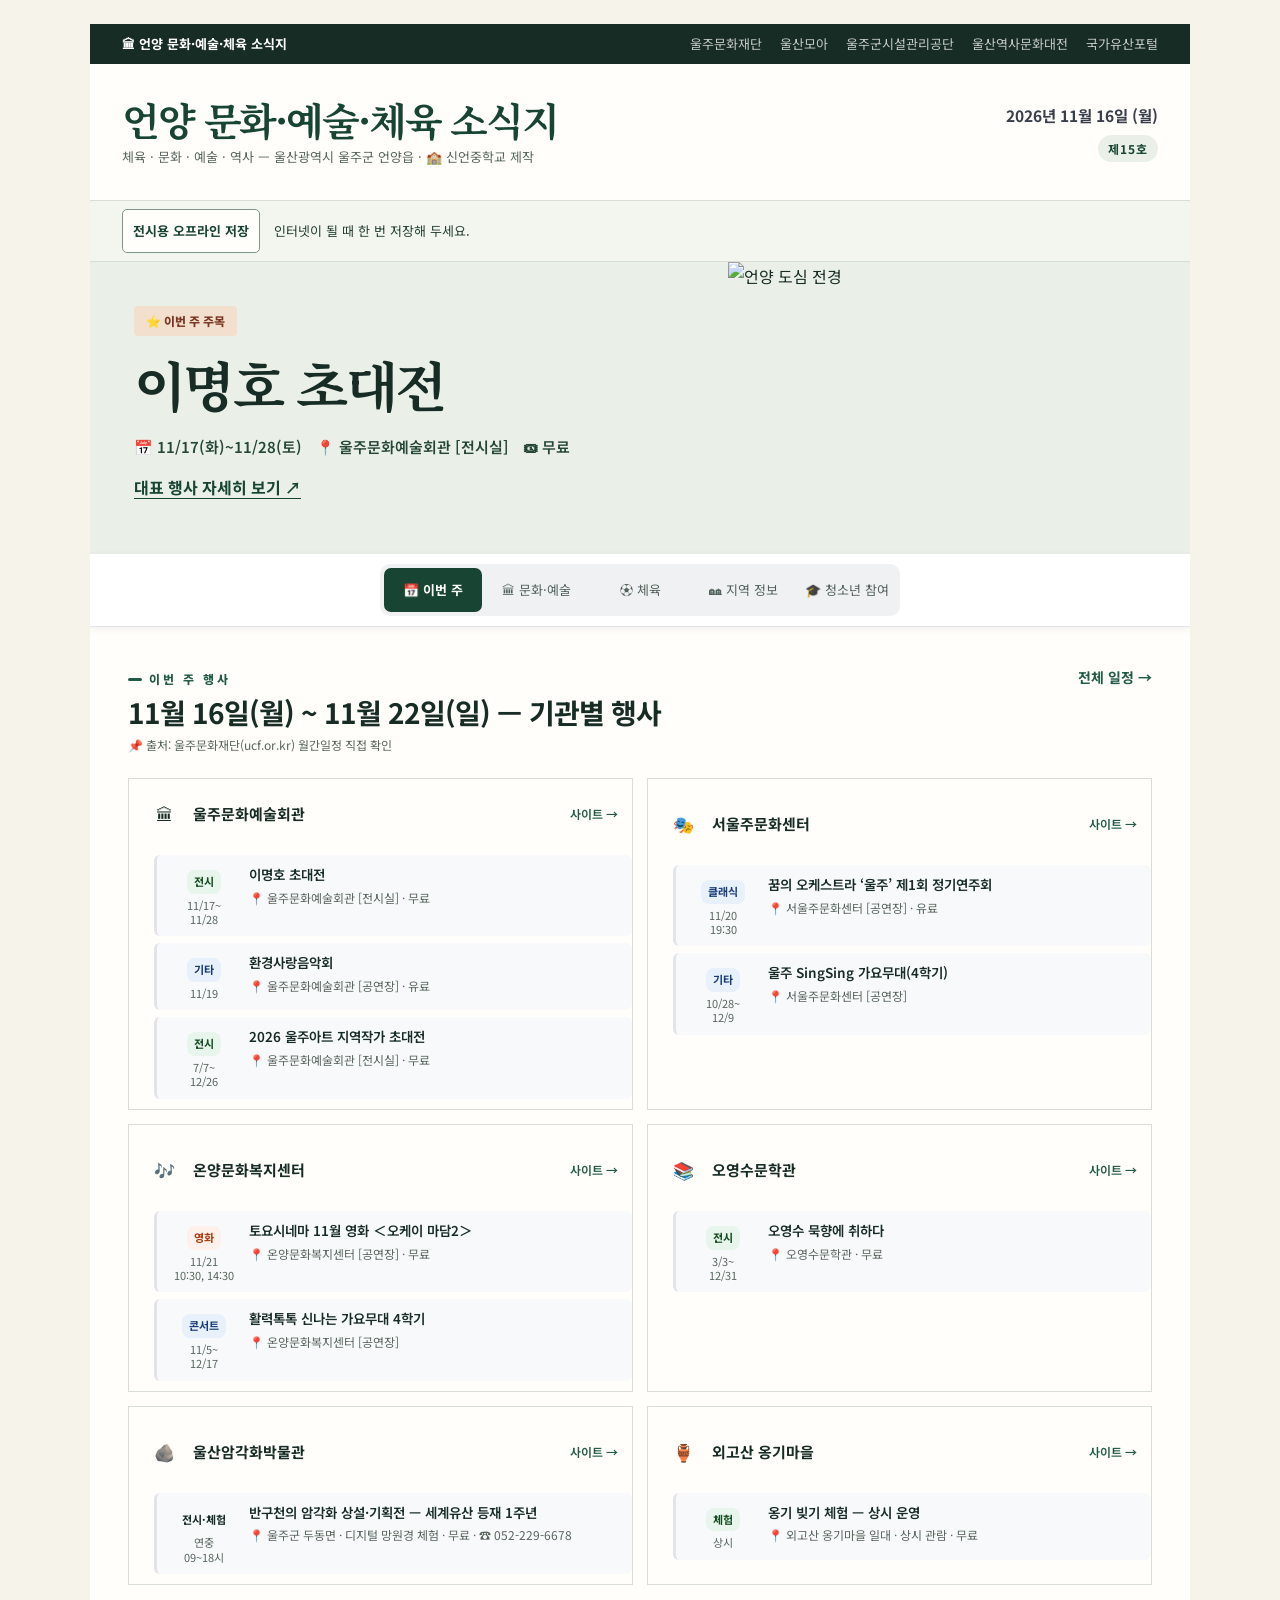
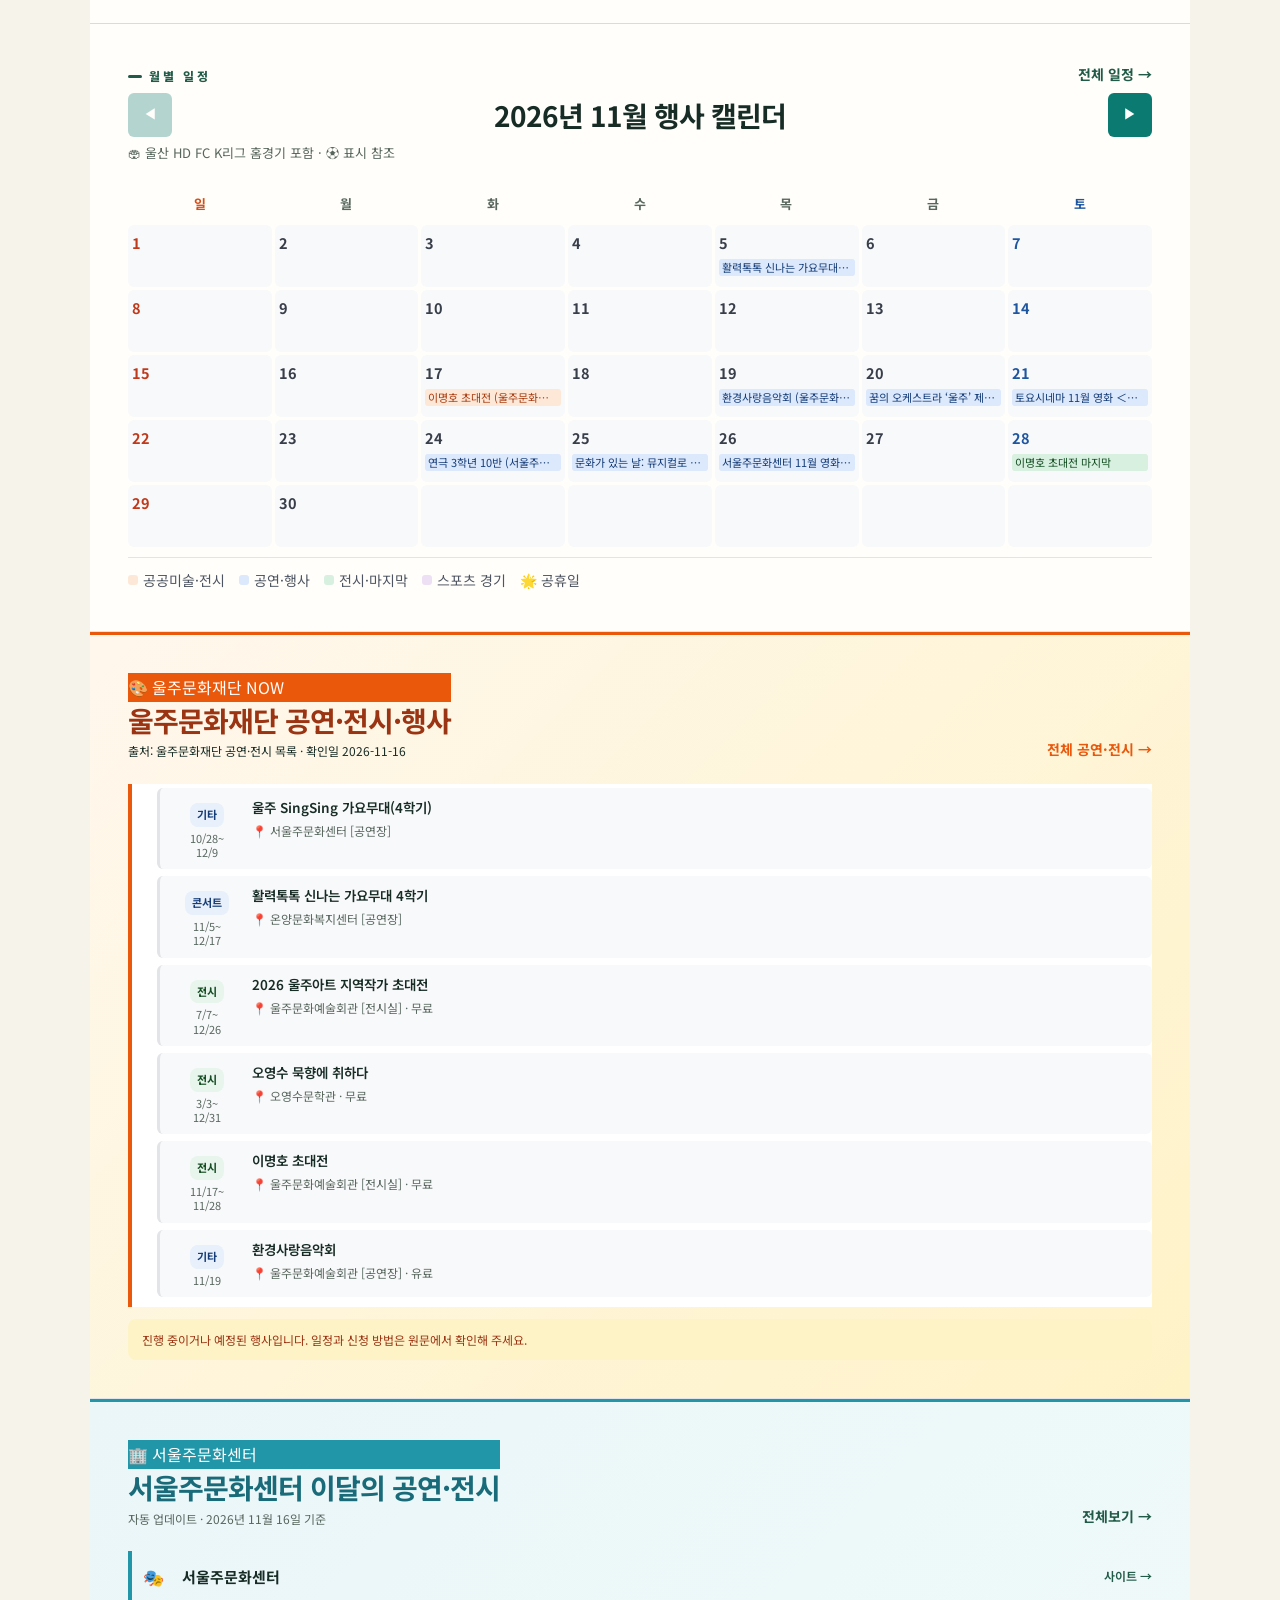
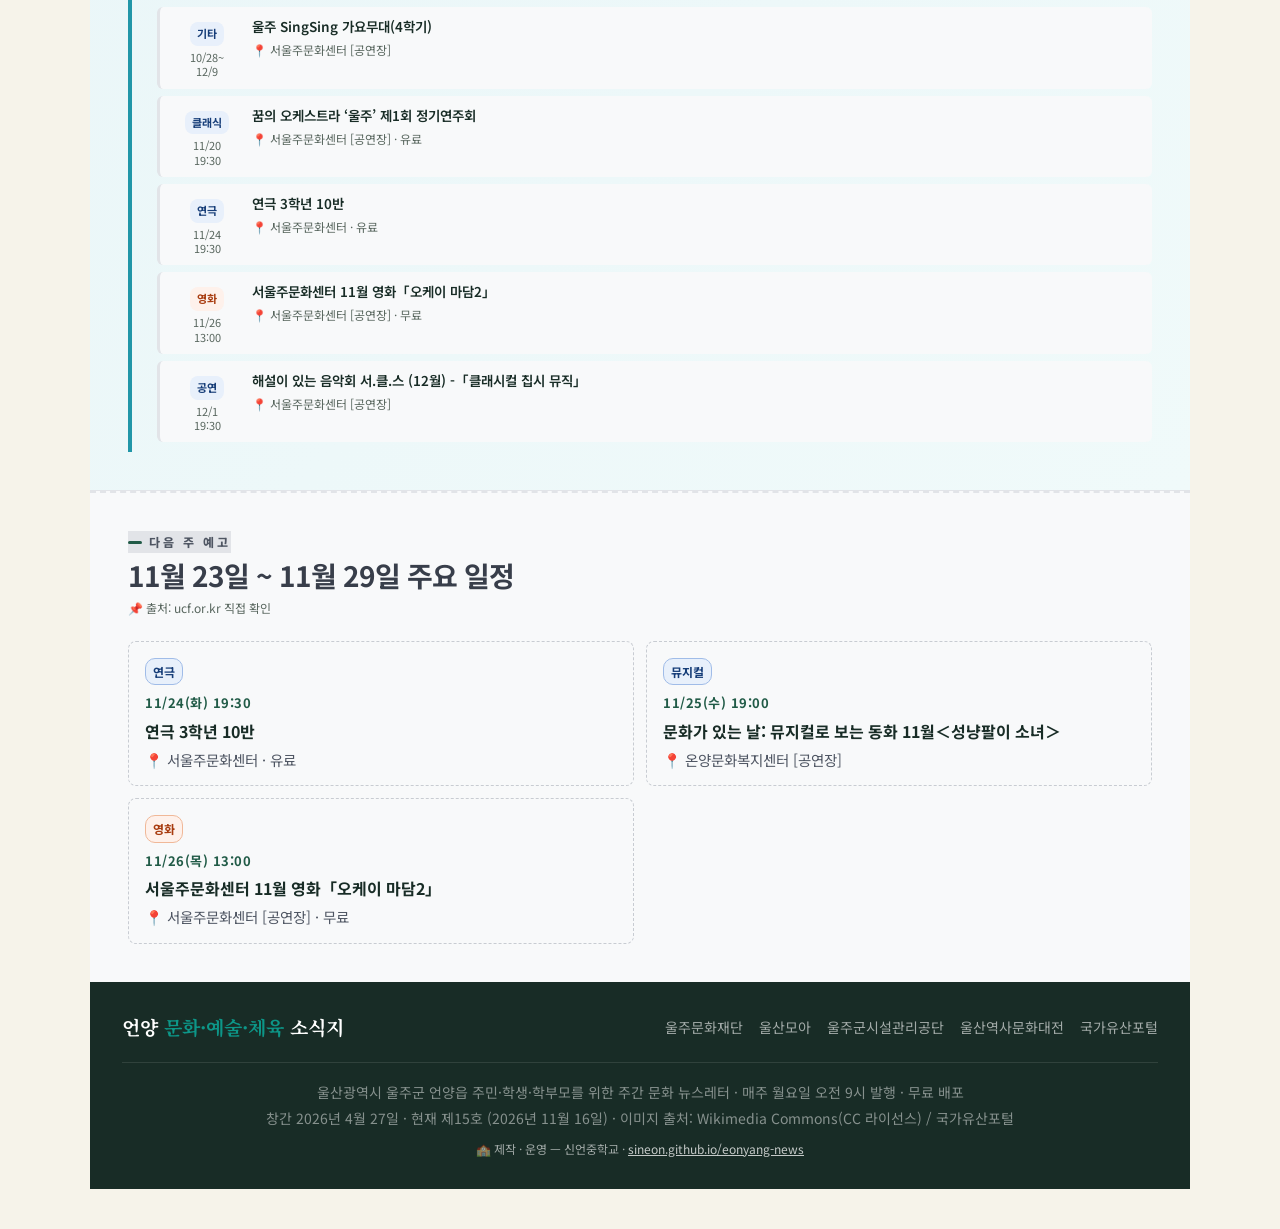
==== commit 6cbbecb2: "언양 소식지 새 디자인과 전시용 오프라인 읽기 적용 좁은 화면에서 다섯 탭을 모두 노출하고 모바일 달력에 날짜순 행사 목록을 제공한다. 문화·예술 탭의 현재 및 다음 주 일정을 자" ====
--- a/index.html
+++ b/index.html
@@ -4,1050 +4,10 @@
 <meta charset="UTF-8">
 <meta name="viewport" content="width=device-width, initial-scale=1.0">
 <title>언양 문화·예술·체육 소식지 — 2026년 11월 16일 제15호</title>
-<style>
-@import url('https://fonts.googleapis.com/css2?family=Noto+Sans+KR:wght@300;400;500;700;900&family=Noto+Serif+KR:wght@400;700&display=swap');
-
-/* ═══════════════════════════════════
-   RESET & ROOT
-═══════════════════════════════════ */
-*, *::before, *::after { box-sizing: border-box; margin: 0; padding: 0; }
-html { -webkit-text-size-adjust: 100%; }
-
-:root {
-  /* 브랜드 색상 */
-  --teal:      #0b7a70;   /* 메인 청록  */
-  --teal-dk:   #065c54;   /* 다크 청록  */
-  --teal-md:   #0d9688;   /* 미디엄 청록 */
-  --teal-lt:   #e4f4f2;   /* 라이트 청록 */
-  --coral:     #d44e16;   /* 메인 코랄  */
-  --coral-dk:  #a83c10;   /* 다크 코랄  */
-  --coral-lt:  #fef1eb;   /* 라이트 코랄 */
-  --blue:      #1e56a0;   /* 메인 블루  */
-  --blue-dk:   #163d78;   /* 다크 블루  */
-  --blue-lt:   #e8f0fb;   /* 라이트 블루 */
-  --green:     #1e6b30;   /* 메인 그린  */
-  --green-dk:  #144d22;   /* 다크 그린  */
-  --green-lt:  #e8f5ec;   /* 라이트 그린 */
-  --purple:    #5a2fa0;   /* 퍼플       */
-  --purple-lt: #f0eafb;   /* 라이트 퍼플 */
-
-  /* 그레이 스케일 */
-  --gray-50:  #f8f9fa;
-  --gray-100: #f0f1f3;
-  --gray-200: #e2e4e8;
-  --gray-300: #c8ccD2;
-  --gray-400: #8e96a2;
-  --gray-600: #4e5562;
-  --gray-700: #383e4a;
-  --gray-800: #22272e;
-  --white:    #ffffff;
-
-  /* 공통 */
-  --shadow-sm: 0 1px 4px rgba(0,0,0,.07);
-  --shadow:    0 3px 14px rgba(0,0,0,.09);
-  --shadow-lg: 0 8px 32px rgba(0,0,0,.13);
-  --radius:    10px;
-  --radius-sm: 6px;
-}
-
-body {
-  font-family: 'Noto Sans KR', 'Apple SD Gothic Neo', '맑은 고딕', sans-serif;
-  background: var(--gray-100);
-  color: var(--gray-800);
-  font-size: 16px;
-  line-height: 1.8;
-  overflow-x: hidden;
-  word-break: keep-all;
-  overflow-wrap: break-word;
-}
-a { color: inherit; text-decoration: none; }
-img { display: block; max-width: 100%; }
-
-/* ═══════════════════════════════════
-   PAGE WRAPPER
-═══════════════════════════════════ */
-.page-bg {
-  min-height: 100vh;
-  background: var(--gray-100);
-  padding: 0;
-}
-.wrap {
-  max-width: 840px;
-  margin: 0 auto;
-  background: var(--white);
-  box-shadow: 0 0 40px rgba(0,0,0,.08);
-}
-
-/* ═══════════════════════════════════
-   TOP BAR
-═══════════════════════════════════ */
-.topbar {
-  background: var(--teal-dk);
-  display: flex;
-  align-items: center;
-  justify-content: space-between;
-  padding: 0 32px;
-  height: 38px;
-  gap: 12px;
-}
-.topbar-logo {
-  font-size: 15px;
-  font-weight: 700;
-  color: #fff;
-  white-space: nowrap;
-}
-.topbar-links {
-  display: flex;
-  gap: 18px;
-  flex-wrap: nowrap;
-  overflow: hidden;
-}
-.topbar-links a {
-  font-size: 13px;
-  color: rgba(255,255,255,.75);
-  transition: color .15s;
-  white-space: nowrap;
-}
-.topbar-links a:hover { color: #fff; }
-
-/* ═══════════════════════════════════
-   HEADER
-═══════════════════════════════════ */
-.header {
-  background: var(--white);
-  border-bottom: 3px solid var(--teal);
-  padding: 18px 32px;
-  display: flex;
-  align-items: center;
-  justify-content: space-between;
-  gap: 16px;
-}
-.header-brand { display: flex; align-items: center; gap: 14px; }
-.header-icon {
-  width: 50px; height: 50px;
-  border-radius: 12px;
-  background: var(--teal);
-  display: flex; align-items: center; justify-content: center;
-  font-size: 24px;
-  flex-shrink: 0;
-}
-.header-text h1 {
-  font-family: 'Noto Serif KR', serif;
-  font-size: 23px;
-  font-weight: 700;
-  color: var(--teal-dk);
-  letter-spacing: -.3px;
-}
-.header-text p { font-size: 13px; color: var(--gray-400); margin-top: 2px; }
-.header-info { text-align: right; flex-shrink: 0; }
-.header-date { font-size: 15.5px; font-weight: 700; color: var(--gray-700); }
-.header-issue {
-  display: inline-block;
-  margin-top: 5px;
-  background: var(--teal);
-  color: #fff;
-  font-size: 12px;
-  font-weight: 700;
-  letter-spacing: 1px;
-  padding: 3px 10px;
-  border-radius: 20px;
-}
-
-/* ═══════════════════════════════════
-   HERO
-═══════════════════════════════════ */
-.hero {
-  position: relative;
-  height: 270px;
-  overflow: hidden;
-  background: var(--teal-dk);
-}
-.hero-img {
-  position: absolute; inset: 0;
-  width: 100%; height: 100%;
-  object-fit: cover;
-  object-position: center 40%;
-  opacity: .6;
-}
-.hero-overlay {
-  position: absolute; inset: 0;
-  background: linear-gradient(
-    100deg,
-    rgba(6,92,84,.92) 0%,
-    rgba(6,92,84,.65) 55%,
-    rgba(6,92,84,.25) 100%
-  );
-}
-.hero-body {
-  position: absolute; inset: 0;
-  display: flex;
-  flex-direction: column;
-  justify-content: center;
-  padding: 0 40px;
-}
-.hero-badge {
-  display: inline-flex;
-  align-items: center;
-  gap: 6px;
-  background: var(--coral);
-  color: #fff;
-  font-size: 12px;
-  font-weight: 800;
-  letter-spacing: 1.5px;
-  padding: 4px 12px;
-  border-radius: 20px;
-  text-transform: uppercase;
-  margin-bottom: 12px;
-  width: fit-content;
-}
-.hero-title {
-  font-family: 'Noto Serif KR', serif;
-  font-size: 30px;
-  font-weight: 700;
-  color: #fff;
-  line-height: 1.35;
-  margin-bottom: 12px;
-  text-shadow: 0 1px 6px rgba(0,0,0,.3);
-  word-break: keep-all;
-  overflow-wrap: break-word;
-}
-.hero-meta {
-  display: flex;
-  gap: 18px;
-  flex-wrap: wrap;
-}
-.hero-meta span {
-  font-size: 15px;
-  color: rgba(255,255,255,.92);
-  text-shadow: 0 1px 4px rgba(0,0,0,.4);
-}
-
-/* ═══════════════════════════════════
-   TICKER
-═══════════════════════════════════ */
-.ticker {
-  background: var(--teal-lt);
-  border-bottom: 1px solid #b8ddd9;
-  padding: 10px 32px;
-  display: flex;
-  align-items: center;
-  gap: 12px;
-  font-size: 15px;
-  color: var(--teal-dk);   /* #065c54 on #e4f4f2 → 대비비 충분 */
-  font-weight: 500;
-  flex-wrap: wrap;
-}
-.ticker-pill {
-  background: var(--teal);
-  color: #fff;              /* 흰 글씨 on #0b7a70 → 4.6:1 ✓ */
-  font-size: 11px;
-  font-weight: 800;
-  letter-spacing: 1.5px;
-  padding: 3px 10px;
-  border-radius: 20px;
-  white-space: nowrap;
-  flex-shrink: 0;
-}
-
-/* ═══════════════════════════════════
-   BADGE SYSTEM  (WCAG AA 검증)
-   solid  : 흰 글씨 on 진한 배경
-   outline: 진한 글씨 on 밝은 배경
-═══════════════════════════════════ */
-/* solid */
-.b-coral   { background: var(--coral);   color: #fff; }  /* 4.8:1 ✓ */
-.b-teal    { background: var(--teal);    color: #fff; }  /* 4.6:1 ✓ */
-.b-blue    { background: var(--blue);    color: #fff; }  /* 6.0:1 ✓ */
-.b-green   { background: var(--green);   color: #fff; }  /* 5.8:1 ✓ */
-.b-purple  { background: var(--purple);  color: #fff; }  /* 5.1:1 ✓ */
-.b-dark    { background: var(--gray-700);color: #fff; }  /* 7.4:1 ✓ */
-
-/* outline — 진한 색 텍스트 사용 */
-.b-coral-o  { background: var(--coral-lt);  color: var(--coral-dk);  border: 1px solid #f0b898; }  /* #a83c10 on #fef1eb → 6.2:1 ✓ */
-.b-teal-o   { background: var(--teal-lt);   color: var(--teal-dk);   border: 1px solid #9dcec8; }  /* #065c54 on #e4f4f2 → 5.9:1 ✓ */
-.b-blue-o   { background: var(--blue-lt);   color: var(--blue-dk);   border: 1px solid #a0bce8; }  /* #163d78 on #e8f0fb → 7.2:1 ✓ */
-.b-green-o  { background: var(--green-lt);  color: var(--green-dk);  border: 1px solid #98c8a4; }  /* #144d22 on #e8f5ec → 7.5:1 ✓ */
-.b-purple-o { background: var(--purple-lt); color: var(--purple);    border: 1px solid #c0a4e8; }  /* #5a2fa0 on #f0eafb → 5.4:1 ✓ */
-
-/* ═══════════════════════════════════
-   SECTION COMMON
-═══════════════════════════════════ */
-.sec {
-  padding: 40px 32px 36px;
-  border-bottom: 1px solid var(--gray-200);
-}
-.sec:last-of-type { border-bottom: none; }
-
-.sec-head { margin-bottom: 22px; }
-.sec-row {
-  display: flex;
-  align-items: flex-end;
-  justify-content: space-between;
-  margin-bottom: 4px;
-  gap: 8px;
-}
-.sec-kicker {
-  font-size: 12px;
-  font-weight: 800;
-  letter-spacing: 3px;
-  color: var(--teal);
-  text-transform: uppercase;
-  display: flex;
-  align-items: center;
-  gap: 7px;
-}
-.sec-kicker::before {
-  content: '';
-  display: inline-block;
-  width: 14px; height: 3px;
-  background: var(--teal);
-  border-radius: 2px;
-}
-.sec-title {
-  font-size: 22px;
-  font-weight: 700;
-  color: var(--gray-800);
-  letter-spacing: -.3px;
-  line-height: 1.3;
-  word-break: keep-all;
-  overflow-wrap: break-word;
-}
-.sec-more {
-  font-size: 14px;
-  color: var(--teal);         /* #0b7a70 on #fff → 4.6:1 ✓ */
-  font-weight: 700;
-  display: flex;
-  align-items: center;
-  gap: 3px;
-  white-space: nowrap;
-  flex-shrink: 0;
-}
-.sec-more:hover { text-decoration: underline; }
-
-/* ═══════════════════════════════════
-   EVENT CARDS
-═══════════════════════════════════ */
-/* — featured full-width — */
-.ev-feat {
-  display: block;
-  border-radius: var(--radius);
-  overflow: hidden;
-  position: relative;
-  height: 220px;
-  margin-bottom: 16px;
-  box-shadow: var(--shadow);
-  transition: transform .2s, box-shadow .2s;
-}
-.ev-feat:hover { transform: translateY(-3px); box-shadow: var(--shadow-lg); }
-.ev-feat > img {
-  width: 100%; height: 100%;
-  object-fit: cover;
-  transition: transform .4s;
-}
-.ev-feat:hover > img { transform: scale(1.04); }
-.ev-feat-overlay {
-  position: absolute; inset: 0;
-  background: linear-gradient(180deg, transparent 15%, rgba(15,20,30,.9) 100%);
-}
-.ev-feat-body {
-  position: absolute; bottom: 0; left: 0; right: 0;
-  padding: 20px 24px;
-}
-.ev-badge {
-  display: inline-block;
-  font-size: 11px;
-  font-weight: 800;
-  letter-spacing: 1.5px;
-  padding: 3px 10px;
-  border-radius: 20px;
-  text-transform: uppercase;
-  margin-bottom: 8px;
-}
-.ev-feat-title {
-  font-size: 20.5px;
-  font-weight: 700;
-  color: #fff;
-  line-height: 1.35;
-  margin-bottom: 8px;
-  text-shadow: 0 1px 6px rgba(0,0,0,.4);
-  word-break: keep-all;
-  overflow-wrap: break-word;
-}
-.ev-feat-meta {
-  display: flex;
-  gap: 14px;
-  flex-wrap: wrap;
-  font-size: 14.5px;
-  color: rgba(255,255,255,.9);
-  text-shadow: 0 1px 4px rgba(0,0,0,.4);
-}
-
-/* — 2-column card grid — */
-.ev-grid { display: grid; grid-template-columns: 1fr 1fr; gap: 14px; }
-
-.ev-card {
-  border-radius: var(--radius);
-  overflow: hidden;
-  border: 1px solid var(--gray-200);
-  background: var(--white);
-  display: flex; flex-direction: column;
-  box-shadow: var(--shadow-sm);
-  transition: transform .2s, box-shadow .2s;
-}
-.ev-card:hover { transform: translateY(-2px); box-shadow: var(--shadow); }
-
-.ev-thumb {
-  position: relative;
-  height: 130px;
-  overflow: hidden;
-  flex-shrink: 0;
-}
-.ev-thumb img { width: 100%; height: 100%; object-fit: cover; transition: transform .3s; }
-.ev-card:hover .ev-thumb img { transform: scale(1.06); }
-
-/* 이미지 없을 때 아이콘 플레이스홀더 */
-.ev-thumb-icon {
-  width: 100%; height: 100%;
-  display: flex; align-items: center; justify-content: center;
-  font-size: 44px;
-}
-
-/* 이미지 위 태그 — 진한 반투명 배경 + 흰 글씨로 가독성 보장 */
-.ev-type {
-  position: absolute; top: 10px; left: 10px;
-  font-size: 11px;
-  font-weight: 800;
-  letter-spacing: 1px;
-  padding: 4px 10px;
-  border-radius: 20px;
-  text-transform: uppercase;
-  /* solid 배경으로 contrast 확보 */
-  background: rgba(6,92,84,.88);
-  color: #fff;             /* 흰 글씨 on 반투명 진청록 → 충분 ✓ */
-  backdrop-filter: blur(2px);
-}
-/* 카드 타입별 태그 색상 변형 */
-.ev-type.coral  { background: rgba(166,52,16,.88); }
-.ev-type.blue   { background: rgba(22,61,120,.88); }
-.ev-type.green  { background: rgba(20,77,34,.88);  }
-.ev-type.purple { background: rgba(74,35,140,.88); }
-
-.ev-body { padding: 16px; flex: 1; display: flex; flex-direction: column; }
-.ev-body h3 {
-  font-size: 16px;
-  font-weight: 700;
-  color: var(--gray-800);
-  margin-bottom: 8px;
-  line-height: 1.45;
-}
-.ev-info {
-  font-size: 15px;
-  color: var(--gray-600);   /* #4e5562 on #fff → 5.8:1 ✓ */
-  line-height: 1.85;
-  flex: 1;
-}
-.ev-info b { color: var(--gray-700); font-weight: 600; }
-.ev-btn {
-  display: inline-flex;
-  align-items: center;
-  gap: 5px;
-  margin-top: 12px;
-  align-self: flex-start;
-  font-size: 14px;
-  font-weight: 700;
-  color: var(--teal-dk);    /* #065c54 on #e4f4f2 → 5.9:1 ✓ */
-  background: var(--teal-lt);
-  border: 1.5px solid #9dcec8;
-  padding: 6px 13px;
-  border-radius: var(--radius-sm);
-  transition: background .15s, color .15s;
-  min-height: 36px;         /* 터치 영역 확보 */
-}
-.ev-btn:hover { background: var(--teal); color: #fff; border-color: var(--teal); }
-.ev-btn::after { content: '→'; }
-
-/* ═══════════════════════════════════
-   HERITAGE CARDS
-═══════════════════════════════════ */
-.hc-list { display: flex; flex-direction: column; gap: 18px; }
-
-.hc {
-  display: grid;
-  grid-template-columns: 240px 1fr;
-  border-radius: var(--radius);
-  overflow: hidden;
-  border: 1px solid var(--gray-200);
-  background: var(--white);
-  box-shadow: var(--shadow-sm);
-  transition: box-shadow .2s;
-  text-decoration: none;
-}
-.hc:hover { box-shadow: var(--shadow); }
-.hc.rev { grid-template-columns: 1fr 240px; }
-.hc.rev .hc-img { order: 2; }
-.hc.rev .hc-body { order: 1; }
-
-.hc-img {
-  position: relative;
-  overflow: hidden;
-  min-height: 190px;
-  background: var(--gray-100);
-  flex-shrink: 0;
-}
-.hc-img img {
-  width: 100%; height: 100%;
-  object-fit: cover;
-  display: block;
-  transition: transform .4s;
-}
-.hc:hover .hc-img img { transform: scale(1.04); }
-.hc-icon {
-  width: 100%; height: 100%; min-height: 190px;
-  display: flex; align-items: center; justify-content: center;
-  font-size: 60px;
-  background: linear-gradient(135deg, #ddf0ee, #c0e4e0);
-}
-
-/* 사진 위 등급 배지 — 진한 배경 + 흰 글씨 */
-.hc-grade {
-  position: absolute; bottom: 10px; left: 10px;
-  font-size: 11px; font-weight: 700;
-  background: rgba(6,92,84,.92);  /* 진한 청록 배경 */
-  color: #fff;                     /* 흰 글씨 ✓ */
-  padding: 4px 10px;
-  border-radius: var(--radius-sm);
-  letter-spacing: .5px;
-  backdrop-filter: blur(3px);
-}
-
-.hc-body {
-  padding: 22px 24px;
-  display: flex; flex-direction: column; justify-content: center;
-}
-.hc-num {
-  font-size: 36px; font-weight: 900;
-  color: var(--gray-200);
-  font-family: 'Noto Serif KR', serif;
-  line-height: 1; margin-bottom: 6px;
-}
-.hc-name {
-  font-size: 19px; font-weight: 700; color: var(--gray-800);
-  margin-bottom: 10px; line-height: 1.4;
-}
-.hc-desc { font-size: 15.5px; color: var(--gray-600); line-height: 1.85; }
-.hc-desc strong { color: var(--teal-dk); }
-.hc-link {
-  display: inline-flex; align-items: center; gap: 4px;
-  margin-top: 12px; font-size: 14px; font-weight: 700;
-  color: var(--teal-dk);
-  align-self: flex-start;
-  border-bottom: 1.5px solid transparent;
-  transition: border-color .15s;
-  min-height: 36px;  /* 터치 영역 */
-}
-.hc-link:hover { border-color: var(--teal); }
-.hc-link::after { content: ' ↗'; font-size: 14.5px; }
-
-/* ═══════════════════════════════════
-   PERSON SPOTLIGHT
-═══════════════════════════════════ */
-.person-card {
-  border-radius: var(--radius);
-  overflow: hidden;
-  display: grid; grid-template-columns: 200px 1fr;
-  border: 1px solid var(--gray-200);
-  box-shadow: var(--shadow-sm);
-}
-.person-left {
-  background: linear-gradient(160deg, var(--teal-md) 0%, var(--teal-dk) 100%);
-  display: flex; flex-direction: column;
-  align-items: center; justify-content: center;
-  padding: 28px 20px; gap: 8px;
-}
-.person-emoji { font-size: 52px; }
-.person-name {
-  font-family: 'Noto Serif KR', serif;
-  font-size: 21px; font-weight: 700;
-  color: #fff;              /* 흰 글씨 on 진청록 ✓ */
-  text-align: center; line-height: 1.3;
-}
-.person-era {
-  font-size: 12.5px;
-  color: rgba(255,255,255,.82);  /* 82% 흰 on 진청록 → 충분 ✓ */
-  text-align: center; letter-spacing: .5px;
-}
-.person-right { padding: 26px 28px; background: var(--white); }
-.person-tags { display: flex; gap: 7px; flex-wrap: wrap; margin-bottom: 12px; }
-.p-tag {
-  font-size: 12.5px; font-weight: 700; letter-spacing: .5px;
-  padding: 3px 10px; border-radius: 20px;
-}
-.person-desc { font-size: 15.5px; color: var(--gray-600); line-height: 1.9; word-break: keep-all; overflow-wrap: break-word; }
-.person-desc strong { color: var(--teal-dk); }
-.person-more {
-  display: inline-flex; align-items: center; gap: 4px;
-  margin-top: 14px; font-size: 14.5px; font-weight: 700;
-  color: var(--teal-dk);
-  border-bottom: 1.5px solid transparent;
-  transition: border-color .15s;
-  min-height: 36px;
-}
-.person-more:hover { border-color: var(--teal); }
-
-/* ═══════════════════════════════════
-   NOTICE BOXES
-═══════════════════════════════════ */
-.notice {
-  border-radius: var(--radius-sm);
-  padding: 14px 18px;
-  font-size: 15.5px; line-height: 1.8;
-  margin-top: 18px;
-}
-.notice-coral {
-  background: var(--coral-lt);
-  border-left: 4px solid var(--coral);
-  color: #4a1e08;            /* 매우 진한 갈색 on 연코랄 → 10:1+ ✓ */
-}
-.notice-coral b { color: var(--coral-dk); }
-.notice-teal {
-  background: var(--teal-lt);
-  border-left: 4px solid var(--teal);
-  color: #08302c;            /* 매우 진한 청록 on 연청록 → 10:1+ ✓ */
-}
-.notice-teal b { color: var(--teal-dk); }
-.notice-blue {
-  background: var(--blue-lt);
-  border-left: 4px solid var(--blue);
-  color: #0d2a52;
-}
-.notice-blue b { color: var(--blue-dk); }
-
-/* ═══════════════════════════════════
-   ORG CARDS
-═══════════════════════════════════ */
-.org-grid { display: grid; grid-template-columns: 1fr 1fr; gap: 14px; }
-.org-card {
-  border-radius: var(--radius);
-  border: 1px solid var(--gray-200);
-  background: var(--white);
-  padding: 20px;
-  box-shadow: var(--shadow-sm);
-  transition: transform .2s, box-shadow .2s;
-  display: flex; flex-direction: column;
-}
-.org-card:hover { transform: translateY(-2px); box-shadow: var(--shadow); }
-.org-head { display: flex; align-items: center; gap: 12px; margin-bottom: 10px; }
-.org-icon {
-  width: 42px; height: 42px;
-  border-radius: 10px;
-  display: flex; align-items: center; justify-content: center;
-  font-size: 21px; flex-shrink: 0;
-}
-.oi-teal   { background: var(--teal-lt); }
-.oi-coral  { background: var(--coral-lt); }
-.oi-blue   { background: var(--blue-lt); }
-.oi-green  { background: var(--green-lt); }
-.org-name { font-size: 16px; font-weight: 700; color: var(--gray-800); }
-.org-type {
-  font-size: 12px; font-weight: 600; letter-spacing: .5px;
-  color: var(--gray-400);    /* #8e96a2 on #fff → 3.7:1 (대형 텍스트 기준 OK) */
-}
-.org-desc { font-size: 15px; color: var(--gray-600); line-height: 1.8; flex: 1; }
-.org-link {
-  display: inline-flex; align-items: center; gap: 4px;
-  margin-top: 10px; font-size: 14px; font-weight: 700;
-  color: var(--teal-dk);
-  align-self: flex-start;
-  border-bottom: 1.5px solid transparent;
-  transition: border-color .15s;
-  min-height: 36px;
-}
-.org-link:hover { border-color: var(--teal); }
-.org-link::after { content: ' ↗'; }
-
-/* ═══════════════════════════════════
-   NEWS LIST
-═══════════════════════════════════ */
-.news-list { list-style: none; }
-.ni {
-  display: grid; grid-template-columns: auto 1fr;
-  gap: 0 15px; align-items: start;
-  padding: 18px 0;
-  border-bottom: 1px solid var(--gray-200);
-}
-.ni:first-child { padding-top: 0; }
-.ni:last-child { border-bottom: none; padding-bottom: 0; }
-.ni-cat {
-  font-size: 11px; font-weight: 800; letter-spacing: 1px;
-  padding: 4px 10px; border-radius: 20px; text-transform: uppercase;
-  white-space: nowrap; margin-top: 4px;
-}
-.ni h4 { font-size: 17px; font-weight: 700; color: var(--gray-800); margin-bottom: 5px; word-break: keep-all; overflow-wrap: break-word; }
-.ni p { font-size: 15.5px; color: var(--gray-600); line-height: 1.8; word-break: keep-all; overflow-wrap: break-word; }
-.ni-link {
-  display: inline-flex; align-items: center; gap: 4px;
-  margin-top: 8px; font-size: 14px; font-weight: 700;
-  color: var(--teal-dk);
-  border-bottom: 1.5px solid transparent;
-  transition: border-color .15s;
-  min-height: 36px;
-}
-.ni-link:hover { border-color: var(--teal); }
-.ni-link::after { content: ' →'; }
-
-/* ═══════════════════════════════════
-   QUICK LINKS BOARD
-═══════════════════════════════════ */
-.board {
-  background: var(--gray-50);
-  border-top: 1px solid var(--gray-200);
-  padding: 36px 32px;
-}
-.board-title { font-size: 17px; font-weight: 700; color: var(--gray-800); margin-bottom: 16px; }
-.board-grid { display: grid; grid-template-columns: repeat(3,1fr); gap: 12px; }
-.bc {
-  border-radius: var(--radius);
-  background: var(--white);
-  border: 1px solid var(--gray-200);
-  padding: 16px;
-  box-shadow: var(--shadow-sm);
-  transition: transform .2s, box-shadow .2s;
-  display: flex; flex-direction: column;
-}
-.bc:hover { transform: translateY(-2px); box-shadow: var(--shadow); }
-.bc-icon { font-size: 22px; margin-bottom: 8px; }
-.bc strong { font-size: 15.5px; font-weight: 700; color: var(--gray-800); display: block; margin-bottom: 4px; }
-.bc p { font-size: 14.5px; color: var(--gray-600); line-height: 1.7; flex: 1; }
-.bc-link {
-  font-size: 14px; font-weight: 700; color: var(--teal-dk);
-  margin-top: 8px; display: inline-block;
-}
-.bc-link:hover { text-decoration: underline; }
-
-/* ═══════════════════════════════════
-   FOOTER
-═══════════════════════════════════ */
-.footer {
-  background: var(--gray-800);
-  padding: 28px 32px;
-}
-.footer-top {
-  display: flex; justify-content: space-between; align-items: center; gap: 16px;
-  padding-bottom: 16px; border-bottom: 1px solid rgba(255,255,255,.1);
-  margin-bottom: 16px; flex-wrap: wrap;
-}
-.footer-brand {
-  font-family: 'Noto Serif KR', serif;
-  font-size: 19px; font-weight: 700; color: #fff;
-}
-.footer-brand span { color: var(--teal-md); }
-.footer-links { display: flex; gap: 16px; flex-wrap: wrap; }
-.footer-links a {
-  font-size: 14px;
-  color: rgba(255,255,255,.6);  /* 60% 흰 on 진회색 → 충분 ✓ */
-  transition: color .15s;
-  min-height: 36px; display: flex; align-items: center;
-}
-.footer-links a:hover { color: rgba(255,255,255,.95); }
-.footer-copy {
-  font-size: 14px;
-  color: rgba(255,255,255,.48);
-  line-height: 1.9;
-  text-align: center;
-}
-
-/* ═══════════════════════════════════
-   RESPONSIVE — TABLET 640px
-═══════════════════════════════════ */
-@media (max-width: 640px) {
-  /* topbar 우측 링크 숨기기 (좁은 화면에서 overflow 방지) */
-  .topbar-links { display: none; }
-  .topbar { justify-content: center; }
-
-  .header { flex-direction: column; align-items: flex-start; gap: 10px; padding: 16px 20px; }
-  .header-info { text-align: left; }
-
-  .hero { min-height: 260px; height: auto; overflow: visible; }
-  .hero-body { position: relative; inset: auto; padding: 24px 20px 28px; }
-  .hero-title { font-size: 21px; }
-  .hero-meta { flex-direction: column; gap: 6px; }
-  .hero-meta span { font-size: 13.5px; display: block; }
-
-  .ticker { padding: 9px 20px; font-size: 14px; }
-
-  .sec { padding: 24px 12px 20px; }
-  .wrap { width: 100%; }
-  .cal-wrap { width: 100%; }
-  .cal-grid { gap: 1px; width: 100%; }
-  .cal-cell { min-height: 46px; padding: 3px 2px; min-width: 0; }
-  .cal-num { font-size: 12px; }
-  .cal-ev { font-size: 9.5px; padding: 1px 2px; }
-  .cal-nav-row { gap: 6px; }
-  .cal-nav-row .sec-title { font-size: 15px; }
-  .cal-nav-btn { width: 26px; height: 26px; font-size: 12px; }
-  .sec-head { margin-bottom: 14px; }
-  .sec-title { font-size: 20.5px; }
-
-  /* 이벤트 2열 → 1열 */
-  .ev-grid { grid-template-columns: 1fr; }
-
-  /* featured 카드 높이 조정 */
-  .ev-feat { height: 180px; }
-  .ev-feat-title { font-size: 16px; }
-
-  /* heritage 2열 → 1열 */
-  .hc, .hc.rev {
-    grid-template-columns: 1fr;
-    grid-template-rows: 180px auto;
-  }
-  .hc.rev .hc-img, .hc .hc-img { order: 0; }
-  .hc.rev .hc-body, .hc .hc-body { order: 0; }
-  .hc-img { min-height: 180px; }
-  .hc-icon { min-height: 180px; }
-
-  /* 인물 카드 세로 정렬 */
-  .person-card { grid-template-columns: 1fr; }
-  .person-left { flex-direction: row; gap: 16px; padding: 20px; }
-  .person-emoji { font-size: 40px; }
-  .person-right { padding: 20px; }
-
-  /* 단체 2열 → 1열 */
-  .org-grid { grid-template-columns: 1fr; }
-
-  /* 빠른링크 3열 → 2열 */
-  .board-grid { grid-template-columns: 1fr 1fr; }
-  .board { padding: 28px 20px; }
-
-  .footer { padding: 24px 20px; }
-  .footer-top { flex-direction: column; align-items: flex-start; }
-
-  .tab-btn { font-size: 11.5px; padding: 7px 8px; flex-shrink: 0; white-space: nowrap; }
-  .person-card { grid-template-columns: 1fr; }
-  .person-card img { width: 100%; height: 180px; object-fit: cover; }
-  .ni h4 { font-size: 15.5px; }
-  .ni p { font-size: 14px; }
-}
-
-/* ═══════════════════════════════════
-   RESPONSIVE — MOBILE 400px
-═══════════════════════════════════ */
-@media (max-width: 400px) {
-  .board-grid { grid-template-columns: 1fr; }
-  .hero { height: auto; }
-  .hero-title { font-size: 19px; }
-  .header-text h1 { font-size: 20.5px; }
-  .ev-feat { height: 160px; }
-  .ev-feat-meta { display: none; } /* 극소형에서 숨김 */
-}
-
-/* ═══════════════════════════════════
-   PC 1200px+ 여백 처리
-   wrap이 840px 고정이므로 배경만 신경쓰면 됨
-═══════════════════════════════════ */
-@media (min-width: 841px) {
-  .page-bg { padding: 24px 0 40px; }
-  .wrap { border-radius: 12px; overflow: hidden; }
-}
-
-/* ═══════════════════════════════════
-   월별 캘린더
-═══════════════════════════════════ */
-.cal-nav-row { display:flex; align-items:center; gap:10px; margin-top:6px; }
-.cal-nav-row .sec-title { flex:1; text-align:center; }
-.cal-nav-btn { background:#0b7a70; color:#fff; border:none; border-radius:6px; width:32px; height:32px; font-size:14px; cursor:pointer; display:flex; align-items:center; justify-content:center; transition:background .15s; flex-shrink:0; padding:0; }
-.cal-nav-btn:hover:not(:disabled) { background:#065c54; }
-.cal-nav-btn:disabled { opacity:.3; cursor:default; }
-.cal-ev-link { cursor:pointer; transition:opacity .15s; text-decoration:none !important; }
-.cal-ev-link:hover { opacity:.75; filter:brightness(.9); }
-.cal-wrap { margin-top: 16px; }
-.cal-grid { display: grid; grid-template-columns: repeat(7, minmax(0, 1fr)); gap: 3px; width: 100%; }
-.cal-dow { text-align: center; font-size: 13px; font-weight: 700; color: var(--gray-400); padding: 6px 0; letter-spacing: .04em; }
-.cal-dow.sun { color: #d44e16; }
-.cal-dow.sat { color: #1e56a0; }
-.cal-cell { min-height: 62px; background: var(--gray-50); border-radius: 6px; padding: 5px 4px; min-width: 0; overflow: hidden; }
-.cal-cell.cal-sun .cal-num { color: #c0391a; }
-.cal-cell.cal-sat .cal-num { color: #1e56a0; }
-.cal-cell.cal-holiday { background: #fff0eb; }
-.cal-cell.cal-today { background: var(--teal-lt); outline: 2px solid var(--teal); }
-.cal-num { font-size: 14.5px; font-weight: 700; color: var(--gray-700); display: block; margin-bottom: 3px; }
-.cal-ev { font-size: 11px; line-height: 1.35; padding: 1px 3px; border-radius: 3px; display: block; margin-bottom: 1px; overflow-wrap: anywhere; word-break: break-word; overflow-wrap: anywhere; word-break: break-word;
-  white-space: nowrap; overflow: hidden; text-overflow: ellipsis; }
-.ce-coral { background: #fde8d8; color: #a83c10; }
-.ce-blue  { background: #dce8fb; color: #163d78; }
-.ce-green { background: #d8f0e0; color: #144d22; }
-.ce-teal  { background: var(--teal-lt); color: var(--teal-dk); }
-.ce-purple { background: #ede0f5; color: #5a2fa0; }
-.cal-legend { display: flex; flex-wrap: wrap; gap: 6px 14px; margin-top: 10px; padding-top: 10px; border-top: 1px solid var(--gray-200); }
-.cl-item { display: flex; align-items: center; gap: 5px; font-size: 14px; color: var(--gray-600); }
-.cl-dot { width: 10px; height: 10px; border-radius: 3px; flex-shrink: 0; }
-@media (max-width: 640px) {
-  .cal-cell { min-height: 52px; }
-  .cal-ev { display: block; font-size: 10px; padding: 1px 2px; white-space: nowrap; overflow: hidden; text-overflow: ellipsis; }
-  .cal-ev ~ .cal-ev { display: none; }
-  .cal-cell.has-ev::after { display: none; }
-}
-
-/* ═══════════════════════════════════
-   다음 주 예고
-═══════════════════════════════════ */
-.nw-grid { display: grid; grid-template-columns: 1fr 1fr; gap: 12px; margin-top: 16px; }
-.nw-card { background: var(--gray-50); border: 1.5px dashed var(--gray-300); border-radius: var(--radius); padding: 14px 16px; text-decoration: none; color: inherit; transition: border-color .2s, background .2s; }
-.nw-card:hover { background: var(--teal-lt); border-color: var(--teal); }
-.nw-date { font-size: 13px; font-weight: 700; color: var(--teal); letter-spacing: .04em; margin-bottom: 5px; }
-.nw-title { font-size: 16px; font-weight: 700; color: var(--gray-800); margin-bottom: 5px; line-height: 1.45; word-break: keep-all; overflow-wrap: break-word; }
-.nw-desc { font-size: 14.5px; color: var(--gray-600); line-height: 1.6; }
-.nw-badge { display: inline-block; font-size: 12px; font-weight: 700; padding: 2px 7px; border-radius: 10px; margin-bottom: 6px; }
-@media (max-width: 640px) { .nw-grid { grid-template-columns: 1fr; } }
-
-
-/* ═══════════════════════════════════
-   강좌 안내 섹션
-═══════════════════════════════════ */
-.class-grid { display:grid; grid-template-columns: repeat(auto-fill, minmax(155px,1fr)); gap:10px; margin-top:16px; }
-.class-cat { background:var(--gray-50); border-radius:9px; padding:13px 14px; border:1px solid var(--gray-200); }
-.class-cat-title { font-size:14px; font-weight:800; color:var(--gray-700); margin-bottom:9px; }
-.class-list { list-style:none; padding:0; }
-.class-list li { font-size:13px; color:var(--gray-600); padding:3px 0; border-bottom:1px solid var(--gray-200); line-height:1.5; }
-.class-list li:last-child { border-bottom:none; }
-.class-apply-btn { display:inline-block; margin-top:16px; padding:10px 22px; background:#1e56a0; color:#fff; font-size:14px; font-weight:700; border-radius:7px; text-decoration:none; }
-.class-apply-btn:hover { background:#163d78; }
-@media(max-width:640px){ .class-grid { grid-template-columns:repeat(2,1fr); } }
-
-/* ═══════════════════════════════════
-   체육시설 강좌 카드 (sf = sports facility)
-═══════════════════════════════════ */
-.sf-list { display:flex; flex-direction:column; gap:18px; margin-top:16px; }
-.sf-block { background:#fff; border:1.5px solid var(--blue-lt); border-radius:var(--radius); overflow:hidden; box-shadow:var(--shadow-sm); }
-.sf-header { display:flex; align-items:center; gap:12px; padding:14px 18px; background:var(--blue-lt); }
-.sf-icon { font-size:22px; flex-shrink:0; }
-.sf-info { flex:1; min-width:0; }
-.sf-name { font-size:16px; font-weight:800; color:var(--blue-dk); line-height:1.3; }
-.sf-addr { font-size:13px; color:var(--blue); margin-top:2px; }
-.sf-site-link { flex-shrink:0; font-size:13px; font-weight:700; color:var(--blue-dk); background:#fff; border:1.5px solid var(--blue); border-radius:20px; padding:4px 12px; text-decoration:none; white-space:nowrap; transition:background .2s, color .2s; }
-.sf-site-link:hover { background:var(--blue); color:#fff; }
-.sf-body { padding:14px 18px 16px; }
-.sf-desc { font-size:14px; color:var(--gray-600); margin-bottom:10px; line-height:1.65; }
-.sf-course-row { display:flex; flex-wrap:wrap; gap:6px; margin-top:8px; }
-.sf-tag { display:inline-block; font-size:13px; font-weight:600; padding:4px 11px; border-radius:20px; }
-.sf-tag-swim  { background:#dce8fb; color:#163d78; }
-.sf-tag-fit   { background:#e8f5ec; color:#144d22; }
-.sf-tag-yoga  { background:#f0eafb; color:#4a1f8a; }
-.sf-tag-dance { background:#fef1eb; color:#a83c10; }
-.sf-tag-kids  { background:#fef9e0; color:#7a5500; }
-.sf-tag-sport { background:#e4f4f2; color:#065c54; }
-.sf-notice { font-size:13px; color:var(--gray-600); background:var(--gray-50); border-radius:var(--radius-sm); padding:9px 13px; margin-top:10px; border-left:3px solid var(--blue); line-height:1.7; word-break:keep-all; overflow-wrap:break-word; }
-.sf-crs-btn { display:inline-block; margin-top:12px; padding:8px 18px; background:var(--blue); color:#fff; font-size:14px; font-weight:700; border-radius:6px; text-decoration:none; transition:background .2s; }
-.sf-crs-btn:hover { background:var(--blue-dk); }
-@media(max-width:640px){ .sf-header { flex-wrap:wrap; gap:8px; } .sf-site-link { width:100%; text-align:center; } }
-
-/* ═══════════════════════════════════
-   이전 소식지 아카이브
-═══════════════════════════════════ */
-.archive-sec { padding: 24px 40px 30px; border-top: 2px solid var(--teal-lt); background: var(--gray-50); }
-.archive-head { font-size: 15.5px; font-weight: 700; color: var(--gray-600); letter-spacing: .05em; margin-bottom: 12px; display: flex; align-items: center; gap: 8px; }
-.archive-list { display: flex; flex-direction: column; gap: 8px; }
-.archive-item { display: flex; align-items: center; gap: 12px; padding: 11px 14px; background: #fff; border-radius: var(--radius-sm); text-decoration: none; color: var(--gray-700); border: 1px solid var(--gray-200); transition: border-color .2s, background .2s; }
-.archive-item:hover { background: var(--teal-lt); border-color: var(--teal); }
-.archive-badge { background: var(--teal); color: #fff; font-size: 12px; font-weight: 700; padding: 2px 8px; border-radius: 10px; flex-shrink: 0; white-space: nowrap; }
-.archive-badge.current { background: var(--coral); }
-.archive-info { flex: 1; min-width: 0; }
-.archive-info-date { font-size: 13px; color: var(--gray-400); }
-.archive-info-title { font-size: 16px; font-weight: 600; }
-.archive-arrow { color: var(--gray-400); font-size: 16px; }
-.archive-empty { font-size: 15.5px; color: var(--gray-400); padding: 12px 0; }
-@media (max-width: 640px) { .archive-sec { padding: 20px; } }
-
-/* ═══════════════════════════════════
-   탭 네비게이션 (Pill/Segment 스타일)
-═══════════════════════════════════ */
-.tab-nav {
-  position: sticky; top: 0; z-index: 100;
-  background: #fff;
-  border-bottom: 1px solid var(--gray-200);
-  box-shadow: 0 2px 8px rgba(0,0,0,.06);
-  padding: 10px 20px;
-  display: flex; justify-content: center;
-}
-.tab-nav-inner {
-  display: flex; gap: 5px;
-  background: var(--gray-100);
-  border-radius: 10px;
-  padding: 4px;
-  width: 100%;
-  max-width: 520px;
-  overflow-x: auto;
-  -webkit-overflow-scrolling: touch;
-  scrollbar-width: none;
-}
-.tab-nav-inner::-webkit-scrollbar { display: none; }
-.tab-nav-inner::-webkit-scrollbar { display: none; }
-.tab-btn {
-  flex: 1;
-  padding: 8px 6px;
-  font-size: 13px; font-weight: 400;
-  color: var(--gray-400);
-  border: none; background: none;
-  border-radius: 7px;
-  cursor: pointer;
-  white-space: nowrap;
-  transition: all .18s;
-  font-family: 'Noto Sans KR', sans-serif;
-  line-height: 1.4; text-align: center;
-}
-.tab-btn.active {
-  background: #fff;
-  color: #0b7a70;
-  font-weight: 700;
-  box-shadow: 0 1px 5px rgba(0,0,0,.10);
-}
-.tab-btn:hover:not(.active) { color: var(--gray-700); }
-.tab-pane { display: none; }
-.tab-pane.active { display: block; }
-@media(max-width:640px){
-  .tab-nav { padding: 8px 12px; }
-  .tab-btn { font-size: 12px; padding: 7px 2px; }
-}
-
-/* ═══════════════════════════════════
-   기관별 행사 레이아웃
-═══════════════════════════════════ */
-.org-list { display: flex; flex-direction: column; gap: 0; margin-top: 8px; }
-.org-block { border-top: 1px solid var(--gray-200); padding: 14px 0 10px; }
-.org-block:first-child { border-top: none; padding-top: 4px; }
-.org-header { display: flex; align-items: center; gap: 8px; margin-bottom: 10px; }
-.org-icon { font-size: 17px; line-height: 1; }
-.org-name { font-size: 15px; font-weight: 700; color: var(--gray-800); flex: 1; }
-.org-site-link { font-size: 12px; color: var(--teal); font-weight: 600; }
-.org-site-link:hover { text-decoration: underline; }
-.org-events { display: flex; flex-direction: column; gap: 7px; padding-left: 25px; }
-.org-ev { display: flex; align-items: flex-start; gap: 10px; padding: 10px 12px; background: var(--gray-50); border-radius: var(--radius-sm); border-left: 3px solid var(--gray-200); text-decoration: none; color: inherit; transition: background .18s, border-color .18s; }
-.org-ev:hover { background: var(--teal-lt); border-left-color: var(--teal); }
-.org-ev-left { min-width: 70px; text-align: center; }
-.org-ev-badge { font-size: 11px; font-weight: 700; padding: 2px 7px; border-radius: 8px; display: inline-block; }
-.org-ev-badge.blue  { background: var(--blue-lt);   color: var(--blue-dk); }
-.org-ev-badge.green { background: var(--green-lt);  color: var(--green-dk); }
-.org-ev-badge.coral { background: var(--coral-lt);  color: var(--coral-dk); }
-.org-ev-date { font-size: 11px; color: var(--gray-400); margin-top: 4px; line-height: 1.3; }
-.org-ev-right { flex: 1; }
-.org-ev-title { font-size: 13.5px; font-weight: 600; color: var(--gray-800); line-height: 1.4; word-break: keep-all; overflow-wrap: break-word; }
-.org-ev-meta  { font-size: 12px; color: var(--gray-400); margin-top: 3px; }
-.org-empty { font-size: 13px; color: var(--gray-400); padding: 2px 0 4px 25px; font-style: italic; }
-@media(max-width:640px){
-  .org-ev { flex-direction: column; gap: 6px; }
-  .org-ev-left { min-width: auto; text-align: left; display: flex; align-items: center; gap: 6px; }
-  .org-ev-date { margin-top: 0; }
-}
-</style>
-<script>
-function showTab(idx) {
-  document.querySelectorAll('.tab-pane').forEach(function(p,i){ p.classList.toggle('active', i===idx); });
-  document.querySelectorAll('.tab-btn').forEach(function(b,i){ b.classList.toggle('active', i===idx); });
-  var nav = document.getElementById('main-tab-nav');
-  if (nav) nav.scrollIntoView({behavior:'smooth', block:'start'});
-}
-</script>
+<link rel="stylesheet" href="./assets/css/newsletter.css">
+<script defer src="./assets/js/exhibition.js"></script>
 </head>
-<body>
+<body class="editorial">
 <div class="page-bg">
 <div class="wrap">
 
@@ -1079,6 +39,10 @@
 <!-- ISSUE_END -->
   </div>
 </header>
+<div class="exhibition-tools">
+  <button type="button" id="save-exhibition">전시용 오프라인 저장</button>
+  <span id="exhibition-status" role="status">인터넷이 될 때 한 번 저장해 두세요.</span>
+</div>
 
 <!-- ── HERO ── -->
 <div class="hero">
@@ -1093,6 +57,7 @@
       <span>📍 울주문화예술회관 [전시실]</span>
       <span>🎟 무료</span>
     </div>
+    <a class="hero-event-link" href="https://www.ucf.or.kr/culturearts/pe_detail.html?pfmIng=1&p_idx=1660" target="_blank" rel="noopener">대표 행사 자세히 보기 ↗</a>
 <!-- HERO_END -->
   </div>
 </div>
@@ -1106,288 +71,23 @@
 </div>
 
 <!-- ════ 탭 네비게이션 ════ -->
-<nav class="tab-nav" id="main-tab-nav">
+<nav class="tab-nav" id="main-tab-nav" aria-label="소식지 분야">
   <div class="tab-nav-inner">
-    <button class="tab-btn active" onclick="showTab(0)" id="tab-btn-0">📅 이번 주</button>
-    <button class="tab-btn" onclick="showTab(1)" id="tab-btn-1">🏛 문화·예술</button>
-    <button class="tab-btn" onclick="showTab(2)" id="tab-btn-2">⚽ 체육</button>
-    <button class="tab-btn" onclick="showTab(3)" id="tab-btn-3">🏘 지역 정보</button>
-    <button class="tab-btn" onclick="showTab(4)" id="tab-btn-4">🎓 청소년 참여</button>
+    <button class="tab-btn active" onclick="showTab(0)" id="tab-btn-0" type="button" aria-controls="tab-0" aria-pressed="true">📅 이번 주</button>
+    <button class="tab-btn" onclick="showTab(1)" id="tab-btn-1" type="button" aria-controls="tab-1" aria-pressed="false">🏛 문화·예술</button>
+    <button class="tab-btn" onclick="showTab(2)" id="tab-btn-2" type="button" aria-controls="tab-2" aria-pressed="false">⚽ 체육</button>
+    <button class="tab-btn" onclick="showTab(3)" id="tab-btn-3" type="button" aria-controls="tab-3" aria-pressed="false">🏘 지역 정보</button>
+    <button class="tab-btn" onclick="showTab(4)" id="tab-btn-4" type="button" aria-controls="tab-4" aria-pressed="false">🎓 청소년 참여</button>
   </div>
 </nav>
 
 <div class="tab-pane active" id="tab-0">
-<!-- ════ 월별 행사 캘린더 ════ -->
-<!-- UCF_LECTURE_START -->
-<section class="sec">
-  <div class="sec-head">
-    <div class="sec-row">
-      <div class="sec-kicker">월별 일정</div>
-      <a class="sec-more" href="https://korean.visitkorea.or.kr/kfes/list/festivalCalendar.do" target="_blank" rel="noopener">전체 일정 →</a>
-    </div>
-    <div class="cal-nav-row">
-      <button class="cal-nav-btn" id="cal-prev" onclick="calMove(-1)" aria-label="이전 달">◀</button>
-      <h2 class="sec-title" id="cal-title">2026년 11월 행사 캘린더</h2>
-      <button class="cal-nav-btn" id="cal-next" onclick="calMove(1)" aria-label="다음 달">▶</button>
-    </div>
-    <p style="font-size:13px; color:var(--gray-400); margin-top:4px;">🏟 울산 HD FC K리그 홈경기 포함 · ⚽ 표시 참조</p>
-  </div>
-  <div class="cal-wrap">
-    <div class="cal-grid" id="cal-grid"><!-- JS 렌더링 --></div>
-    <div class="cal-legend">
-      <span class="cl-item"><span class="cl-dot" style="background:#fde8d8;"></span>공공미술·전시</span>
-      <span class="cl-item"><span class="cl-dot" style="background:#dce8fb;"></span>공연·행사</span>
-      <span class="cl-item"><span class="cl-dot" style="background:#d8f0e0;"></span>전시·마지막</span>
-      <span class="cl-item"><span class="cl-dot" style="background:#ede0f5;"></span>스포츠 경기</span>
-      <span class="cl-item">🌟 공휴일</span>
-    </div>
-  </div>
-</section>
-<script>
-// ── 캘린더 월 목록 ── (scripts/update.mjs 가 매주 새로 씀)
-const CAL_MONTHS = ["2026-11","2026-12"];
-let calIdx = 0;
-
-// ── 행사 데이터 (날짜별, 울주문화재단 공연·전시 목록 기준) ──
-const CAL_DATA = {
-  '2026-11': {
-    label: '2026년 11월',
-    events: {
-      5: [{t:"활력톡톡 신나는 가요무대 4학기 (온양문화복지센터)", c:'blue', u:"https://www.ucf.or.kr/culturearts/pe_detail.html?pfmIng=1&p_idx=1690"}],
-      17: [{t:"이명호 초대전 (울주문화예술회관)", c:'coral', u:"https://www.ucf.or.kr/culturearts/pe_detail.html?pfmIng=1&p_idx=1660"}],
-      19: [{t:"환경사랑음악회 (울주문화예술회관)", c:'blue', u:"https://www.ucf.or.kr/culturearts/pe_detail.html?pfmIng=1&p_idx=1715"}],
-      20: [{t:"꿈의 오케스트라 ‘울주’ 제1회 정기연주 (서울주문화센터)", c:'blue', u:"https://www.ucf.or.kr/culturearts/pe_detail.html?pfmIng=1&p_idx=1709"}],
-      21: [{t:"토요시네마 11월 영화 ＜오케이 마담2＞ (온양문화복지센터)", c:'blue', u:"https://www.ucf.or.kr/culturearts/pe_detail.html?pfmIng=1&p_idx=1710"}],
-      24: [{t:"연극 3학년 10반 (서울주문화센터)", c:'blue', u:"https://www.ucf.or.kr/culturearts/pe_detail.html?pfmIng=1&p_idx=1708"}],
-      25: [{t:"문화가 있는 날: 뮤지컬로 보는 동화 1 (온양문화복지센터)", c:'blue', u:"https://www.ucf.or.kr/culturearts/pe_detail.html?pfmIng=1&p_idx=1620"}],
-      26: [{t:"서울주문화센터 11월 영화「오케이 마담2 (서울주문화센터)", c:'blue', u:"https://www.ucf.or.kr/culturearts/pe_detail.html?pfmIng=1&p_idx=1713"}],
-      28: [{t:"이명호 초대전 마지막", c:'green', u:"https://www.ucf.or.kr/culturearts/pe_detail.html?pfmIng=1&p_idx=1660"}]
-    }
-  },
-  '2026-12': {
-    label: '2026년 12월',
-    events: {
-      1: [{t:"해설이 있는 음악회 서.클.스 (12월) (서울주문화센터)", c:'blue', u:"https://www.ucf.or.kr/culturearts/pe_detail.html?pfmIng=1&p_idx=1716"}],
-      5: [{t:"겨울나그네 (울주문화예술회관)", c:'blue', u:"https://www.ucf.or.kr/culturearts/pe_detail.html?pfmIng=1&p_idx=1683"}],
-      9: [{t:"울주 SingSing 가요무대(4학기) 마지막", c:'green', u:"https://www.ucf.or.kr/culturearts/pe_detail.html?pfmIng=1&p_idx=1651"}],
-      17: [{t:"활력톡톡 신나는 가요무대 4학기 마지막", c:'green', u:"https://www.ucf.or.kr/culturearts/pe_detail.html?pfmIng=1&p_idx=1690"}],
-      25: [{t:"성탄절 🌟", c:'blue', u:""}]
-    }
-  }
-};
-
-function renderCal(key) {
-  const data = CAL_DATA[key];
-  const [y, m] = key.split('-').map(Number);
-  const fd = new Date(y, m-1, 1).getDay();
-  const days = new Date(y, m, 0).getDate();
-  const now = new Date();
-  const isThisMonth = now.getFullYear()===y && now.getMonth()===m-1;
-
-  document.getElementById('cal-title').textContent = data.label + ' 행사 캘린더';
-  const prevBtn = document.getElementById('cal-prev');
-  const nextBtn = document.getElementById('cal-next');
-  prevBtn.disabled = calIdx === 0;
-  nextBtn.disabled = calIdx === CAL_MONTHS.length - 1;
-
-  const dows = ['일','월','화','수','목','금','토'];
-  let html = dows.map((d,i) =>
-    `<div class="cal-dow${i===0?' sun':i===6?' sat':''}">${d}</div>`
-  ).join('');
-
-  for (let i = 0; i < fd; i++) html += '<div class="cal-cell"></div>';
-
-  for (let d = 1; d <= days; d++) {
-    const dow = (fd + d - 1) % 7;
-    const evs = data.events[d] || [];
-    let cls = 'cal-cell';
-    if (dow === 0) cls += ' cal-sun';
-    if (dow === 6) cls += ' cal-sat';
-    if (isThisMonth && now.getDate() === d) cls += ' cal-today';
-    if (evs.length) cls += ' has-ev';
-    html += `<div class="${cls}"><span class="cal-num">${d}</span>`;
-    evs.forEach(ev => {
-      if (ev.u) {
-        html += `<a class="cal-ev ce-${ev.c} cal-ev-link" href="${ev.u}" target="_blank" rel="noopener" title="${ev.t}">${ev.t}</a>`;
-      } else {
-        html += `<span class="cal-ev ce-${ev.c}">${ev.t}</span>`;
-      }
-    });
-    html += '</div>';
-  }
-
-  const used = (fd + days) % 7;
-  if (used) for (let i = used; i < 7; i++) html += '<div class="cal-cell"></div>';
-
-  document.getElementById('cal-grid').innerHTML = html;
-}
-
-function calMove(dir) {
-  const ni = calIdx + dir;
-  if (ni < 0 || ni >= CAL_MONTHS.length) return;
-  calIdx = ni;
-  renderCal(CAL_MONTHS[calIdx]);
-}
-
-renderCal(CAL_MONTHS[calIdx]);
-</script>
-
-
-
-<!-- UCF_SPOTLIGHT_START -->
-<section class="sec" style="background:linear-gradient(135deg,#fff7ed 0%,#fef3c7 100%);border-top:3px solid #ea580c;">
-  <div class="sec-head"><div class="sec-row"><div>
-    <div class="sec-label" style="background:#ea580c;color:#fff;">🎨 울주문화재단 NOW</div>
-    <h2 class="sec-title" style="color:#9a3412;">울주문화재단 공연·전시·행사</h2>
-    <p style="font-size:12px;color:var(--gray-500);margin-top:2px;">출처: 울주문화재단 공연·전시 목록 · 확인일 2026-11-16</p>
-  </div><a class="sec-more" href="https://www.ucf.or.kr/culturearts/pe_list.html" target="_blank" rel="noopener" style="color:#ea580c;">전체 공연·전시 →</a></div></div>
-  <div class="org-list"><div class="org-block" style="border-left:4px solid #ea580c;background:#fff;"><div class="org-events">
-        <a class="org-ev" href="https://www.ucf.or.kr/culturearts/pe_detail.html?pfmIng=1&p_idx=1651" target="_blank" rel="noopener">
-          <div class="org-ev-left">
-            <div class="org-ev-badge blue">기타</div>
-            <div class="org-ev-date">10/28~<br>12/9</div>
-          </div>
-          <div class="org-ev-right">
-            <div class="org-ev-title">울주 SingSing 가요무대(4학기)</div>
-            <div class="org-ev-meta">📍 서울주문화센터 [공연장]</div>
-          </div>
-        </a>
-        <a class="org-ev" href="https://www.ucf.or.kr/culturearts/pe_detail.html?pfmIng=1&p_idx=1690" target="_blank" rel="noopener">
-          <div class="org-ev-left">
-            <div class="org-ev-badge blue">콘서트</div>
-            <div class="org-ev-date">11/5~<br>12/17</div>
-          </div>
-          <div class="org-ev-right">
-            <div class="org-ev-title">활력톡톡 신나는 가요무대 4학기</div>
-            <div class="org-ev-meta">📍 온양문화복지센터 [공연장]</div>
-          </div>
-        </a>
-        <a class="org-ev" href="https://www.ucf.or.kr/culturearts/pe_detail.html?pfmIng=1&p_idx=1592" target="_blank" rel="noopener">
-          <div class="org-ev-left">
-            <div class="org-ev-badge green">전시</div>
-            <div class="org-ev-date">7/7~<br>12/26</div>
-          </div>
-          <div class="org-ev-right">
-            <div class="org-ev-title">2026 울주아트 지역작가 초대전</div>
-            <div class="org-ev-meta">📍 울주문화예술회관 [전시실] · 무료</div>
-          </div>
-        </a>
-        <a class="org-ev" href="https://www.ucf.or.kr/culturearts/pe_detail.html?pfmIng=1&p_idx=1701" target="_blank" rel="noopener">
-          <div class="org-ev-left">
-            <div class="org-ev-badge green">전시</div>
-            <div class="org-ev-date">3/3~<br>12/31</div>
-          </div>
-          <div class="org-ev-right">
-            <div class="org-ev-title">오영수 묵향에 취하다</div>
-            <div class="org-ev-meta">📍 오영수문학관 · 무료</div>
-          </div>
-        </a>
-        <a class="org-ev" href="https://www.ucf.or.kr/culturearts/pe_detail.html?pfmIng=1&p_idx=1660" target="_blank" rel="noopener">
-          <div class="org-ev-left">
-            <div class="org-ev-badge green">전시</div>
-            <div class="org-ev-date">11/17~<br>11/28</div>
-          </div>
-          <div class="org-ev-right">
-            <div class="org-ev-title">이명호 초대전</div>
-            <div class="org-ev-meta">📍 울주문화예술회관 [전시실] · 무료</div>
-          </div>
-        </a>
-        <a class="org-ev" href="https://www.ucf.or.kr/culturearts/pe_detail.html?pfmIng=1&p_idx=1715" target="_blank" rel="noopener">
-          <div class="org-ev-left">
-            <div class="org-ev-badge blue">기타</div>
-            <div class="org-ev-date">11/19</div>
-          </div>
-          <div class="org-ev-right">
-            <div class="org-ev-title">환경사랑음악회</div>
-            <div class="org-ev-meta">📍 울주문화예술회관 [공연장] · 유료</div>
-          </div>
-        </a></div></div></div>
-  <p style="font-size:12px;color:#9a3412;margin:12px 0 0;padding:10px 14px;background:#fef3c7;border-radius:8px;">진행 중이거나 예정된 행사입니다. 일정과 신청 방법은 원문에서 확인해 주세요.</p>
-</section>
-<!-- UCF_SPOTLIGHT_END -->
-
-<!-- WUCC_START -->
-<section class="sec" style="background:linear-gradient(135deg,#eaf6f8 0%,#f0fafa 100%);border-top:3px solid #2196a8;">
-  <div class="sec-head">
-    <div class="sec-row">
-      <div>
-        <div class="sec-label" style="background:#2196a8;color:#fff;">🏢 서울주문화센터</div>
-        <h2 class="sec-title" style="color:#1a6b7a;">서울주문화센터 이달의 공연·전시</h2>
-        <p style="font-size:12px;color:var(--gray-400);margin-top:2px;">자동 업데이트 · 2026년 11월 16일 기준</p>
-      </div>
-      <a class="sec-more" href="https://www.ucf.or.kr:478/wucc/index.html" target="_blank" rel="noopener">전체보기 →</a>
-    </div>
-  </div>
-  <div class="org-list">
-    <div class="org-block" style="border-left:4px solid #2196a8;">
-      <div class="org-header">
-        <span class="org-icon">🎭</span>
-        <span class="org-name">서울주문화센터</span>
-        <a class="org-site-link" href="https://www.ucf.or.kr:478/wucc/index.html" target="_blank" rel="noopener">사이트 →</a>
-      </div>
-      <div class="org-events">
-        <a class="org-ev" href="https://www.ucf.or.kr/culturearts/pe_detail.html?pfmIng=1&p_idx=1651" target="_blank" rel="noopener">
-          <div class="org-ev-left">
-            <div class="org-ev-badge blue">기타</div>
-            <div class="org-ev-date">10/28~<br>12/9</div>
-          </div>
-          <div class="org-ev-right">
-            <div class="org-ev-title">울주 SingSing 가요무대(4학기)</div>
-            <div class="org-ev-meta">📍 서울주문화센터 [공연장]</div>
-          </div>
-        </a>
-        <a class="org-ev" href="https://www.ucf.or.kr/culturearts/pe_detail.html?pfmIng=1&p_idx=1709" target="_blank" rel="noopener">
-          <div class="org-ev-left">
-            <div class="org-ev-badge blue">클래식</div>
-            <div class="org-ev-date">11/20<br>19:30</div>
-          </div>
-          <div class="org-ev-right">
-            <div class="org-ev-title">꿈의 오케스트라 ‘울주’ 제1회 정기연주회</div>
-            <div class="org-ev-meta">📍 서울주문화센터 [공연장] · 유료</div>
-          </div>
-        </a>
-        <a class="org-ev" href="https://www.ucf.or.kr/culturearts/pe_detail.html?pfmIng=1&p_idx=1708" target="_blank" rel="noopener">
-          <div class="org-ev-left">
-            <div class="org-ev-badge blue">연극</div>
-            <div class="org-ev-date">11/24<br>19:30</div>
-          </div>
-          <div class="org-ev-right">
-            <div class="org-ev-title">연극 3학년 10반</div>
-            <div class="org-ev-meta">📍 서울주문화센터 · 유료</div>
-          </div>
-        </a>
-        <a class="org-ev" href="https://www.ucf.or.kr/culturearts/pe_detail.html?pfmIng=1&p_idx=1713" target="_blank" rel="noopener">
-          <div class="org-ev-left">
-            <div class="org-ev-badge coral">영화</div>
-            <div class="org-ev-date">11/26<br>13:00</div>
-          </div>
-          <div class="org-ev-right">
-            <div class="org-ev-title">서울주문화센터 11월 영화「오케이 마담2」</div>
-            <div class="org-ev-meta">📍 서울주문화센터 [공연장] · 무료</div>
-          </div>
-        </a>
-        <a class="org-ev" href="https://www.ucf.or.kr/culturearts/pe_detail.html?pfmIng=1&p_idx=1716" target="_blank" rel="noopener">
-          <div class="org-ev-left">
-            <div class="org-ev-badge blue">공연</div>
-            <div class="org-ev-date">12/1<br>19:30</div>
-          </div>
-          <div class="org-ev-right">
-            <div class="org-ev-title">해설이 있는 음악회 서.클.스 (12월) -「클래시컬 집시 뮤직」</div>
-            <div class="org-ev-meta">📍 서울주문화센터 [공연장]</div>
-          </div>
-        </a>
-      </div>
-    </div>
-  </div>
-</section>
-<!-- WUCC_END -->
-
 <!-- ════ 섹션 1: 이번 주 행사 ════ -->
-<section class="sec">
+<section class="sec weekly-events">
   <div class="sec-head">
     <div class="sec-row">
       <div class="sec-kicker">이번 주 행사</div>
-      <a class="sec-more" href="https://www.ucf.or.kr/culturearts/schedule.html?vwYm=202607" target="_blank" rel="noopener">전체 일정 →</a>
+      <a class="sec-more" href="https://www.ucf.or.kr/culturearts/pe_list.html?pfmIng=1" target="_blank" rel="noopener">전체 일정 →</a>
     </div>
 <!-- EVENTS_HEADING_START -->
     <h2 class="sec-title">11월 16일(월) ~ 11월 22일(일) — 기관별 행사</h2>
@@ -1581,6 +281,323 @@
 <!-- ORG_LIST_END -->
 </section>
 
+<!-- ════ 월별 행사 캘린더 ════ -->
+<section class="sec">
+  <div class="sec-head">
+    <div class="sec-row">
+      <div class="sec-kicker">월별 일정</div>
+      <a class="sec-more" href="https://korean.visitkorea.or.kr/kfes/list/festivalCalendar.do" target="_blank" rel="noopener">전체 일정 →</a>
+    </div>
+    <div class="cal-nav-row">
+      <button class="cal-nav-btn" id="cal-prev" onclick="calMove(-1)" aria-label="이전 달">◀</button>
+      <h2 class="sec-title" id="cal-title">2026년 11월 행사 캘린더</h2>
+      <button class="cal-nav-btn" id="cal-next" onclick="calMove(1)" aria-label="다음 달">▶</button>
+    </div>
+    <p style="font-size:13px; color:var(--gray-400); margin-top:4px;">🏟 울산 HD FC K리그 홈경기 포함 · ⚽ 표시 참조</p>
+  </div>
+  <div class="cal-wrap">
+    <div class="cal-grid" id="cal-grid"><!-- JS 렌더링 --></div>
+    <section class="cal-agenda" aria-labelledby="cal-agenda-title">
+      <h3 id="cal-agenda-title">날짜순 행사 목록</h3>
+      <ul id="cal-agenda-list"></ul>
+    </section>
+    <div class="cal-legend">
+      <span class="cl-item"><span class="cl-dot" style="background:#fde8d8;"></span>공공미술·전시</span>
+      <span class="cl-item"><span class="cl-dot" style="background:#dce8fb;"></span>공연·행사</span>
+      <span class="cl-item"><span class="cl-dot" style="background:#d8f0e0;"></span>전시·마지막</span>
+      <span class="cl-item"><span class="cl-dot" style="background:#ede0f5;"></span>스포츠 경기</span>
+      <span class="cl-item">🌟 공휴일</span>
+    </div>
+  </div>
+</section>
+<script>
+// ── 캘린더 월 목록 ── (scripts/update.mjs 가 매주 새로 씀)
+const CAL_MONTHS = ["2026-11","2026-12"];
+let calIdx = 0;
+
+// ── 행사 데이터 (날짜별, 울주문화재단 공연·전시 목록 기준) ──
+const CAL_DATA = {
+  '2026-11': {
+    label: '2026년 11월',
+    events: {
+      5: [{t:"활력톡톡 신나는 가요무대 4학기 (온양문화복지센터)", c:'blue', u:"https://www.ucf.or.kr/culturearts/pe_detail.html?pfmIng=1&p_idx=1690", full:"활력톡톡 신나는 가요무대 4학기"}],
+      17: [{t:"이명호 초대전 (울주문화예술회관)", c:'coral', u:"https://www.ucf.or.kr/culturearts/pe_detail.html?pfmIng=1&p_idx=1660", full:"이명호 초대전"}],
+      19: [{t:"환경사랑음악회 (울주문화예술회관)", c:'blue', u:"https://www.ucf.or.kr/culturearts/pe_detail.html?pfmIng=1&p_idx=1715", full:"환경사랑음악회"}],
+      20: [{t:"꿈의 오케스트라 ‘울주’ 제1회 정기연주 (서울주문화센터)", c:'blue', u:"https://www.ucf.or.kr/culturearts/pe_detail.html?pfmIng=1&p_idx=1709", full:"꿈의 오케스트라 ‘울주’ 제1회 정기연주회"}],
+      21: [{t:"토요시네마 11월 영화 ＜오케이 마담2＞ (온양문화복지센터)", c:'blue', u:"https://www.ucf.or.kr/culturearts/pe_detail.html?pfmIng=1&p_idx=1710", full:"토요시네마 11월 영화 ＜오케이 마담2＞"}],
+      24: [{t:"연극 3학년 10반 (서울주문화센터)", c:'blue', u:"https://www.ucf.or.kr/culturearts/pe_detail.html?pfmIng=1&p_idx=1708", full:"연극 3학년 10반"}],
+      25: [{t:"문화가 있는 날: 뮤지컬로 보는 동화 1 (온양문화복지센터)", c:'blue', u:"https://www.ucf.or.kr/culturearts/pe_detail.html?pfmIng=1&p_idx=1620", full:"문화가 있는 날: 뮤지컬로 보는 동화 11월＜성냥팔이 소녀＞"}],
+      26: [{t:"서울주문화센터 11월 영화「오케이 마담2 (서울주문화센터)", c:'blue', u:"https://www.ucf.or.kr/culturearts/pe_detail.html?pfmIng=1&p_idx=1713", full:"서울주문화센터 11월 영화「오케이 마담2」"}],
+      28: [{t:"이명호 초대전 마지막", c:'green', u:"https://www.ucf.or.kr/culturearts/pe_detail.html?pfmIng=1&p_idx=1660", full:"이명호 초대전 마지막"}]
+    }
+  },
+  '2026-12': {
+    label: '2026년 12월',
+    events: {
+      1: [{t:"해설이 있는 음악회 서.클.스 (12월) (서울주문화센터)", c:'blue', u:"https://www.ucf.or.kr/culturearts/pe_detail.html?pfmIng=1&p_idx=1716", full:"해설이 있는 음악회 서.클.스 (12월) -「클래시컬 집시 뮤직」"}],
+      5: [{t:"겨울나그네 (울주문화예술회관)", c:'blue', u:"https://www.ucf.or.kr/culturearts/pe_detail.html?pfmIng=1&p_idx=1683"}],
+      9: [{t:"울주 SingSing 가요무대(4학기) 마지막", c:'green', u:"https://www.ucf.or.kr/culturearts/pe_detail.html?pfmIng=1&p_idx=1651", full:"울주 SingSing 가요무대(4학기) 마지막"}],
+      17: [{t:"활력톡톡 신나는 가요무대 4학기 마지막", c:'green', u:"https://www.ucf.or.kr/culturearts/pe_detail.html?pfmIng=1&p_idx=1690", full:"활력톡톡 신나는 가요무대 4학기 마지막"}],
+      25: [{t:"성탄절 🌟", c:'blue', u:""}]
+    }
+  }
+};
+
+function renderCal(key) {
+  const data = CAL_DATA[key];
+  const [y, m] = key.split('-').map(Number);
+  const fd = new Date(y, m-1, 1).getDay();
+  const days = new Date(y, m, 0).getDate();
+  const now = new Date();
+  const isThisMonth = now.getFullYear()===y && now.getMonth()===m-1;
+
+  document.getElementById('cal-title').textContent = data.label + ' 행사 캘린더';
+  const prevBtn = document.getElementById('cal-prev');
+  const nextBtn = document.getElementById('cal-next');
+  prevBtn.disabled = calIdx === 0;
+  nextBtn.disabled = calIdx === CAL_MONTHS.length - 1;
+
+  const dows = ['일','월','화','수','목','금','토'];
+  let html = dows.map((d,i) =>
+    `<div class="cal-dow${i===0?' sun':i===6?' sat':''}">${d}</div>`
+  ).join('');
+
+  for (let i = 0; i < fd; i++) html += '<div class="cal-cell"></div>';
+
+  for (let d = 1; d <= days; d++) {
+    const dow = (fd + d - 1) % 7;
+    const evs = data.events[d] || [];
+    let cls = 'cal-cell';
+    if (dow === 0) cls += ' cal-sun';
+    if (dow === 6) cls += ' cal-sat';
+    if (isThisMonth && now.getDate() === d) cls += ' cal-today';
+    if (evs.length) cls += ' has-ev';
+    html += `<div class="${cls}"><span class="cal-num">${d}</span>`;
+    evs.forEach(ev => {
+      const color = /^[a-z]+$/.test(ev.c) ? ev.c : 'blue';
+      const short = calEscape(ev.t);
+      const full = calEscape(ev.full || ev.t);
+      const href = calendarHref(ev.u);
+      if (href) {
+        html += `<a class="cal-ev ce-${color} cal-ev-link" href="${calEscape(href)}" target="_blank" rel="noopener" title="${full}" aria-label="${full}">${short}</a>`;
+      } else {
+        html += `<span class="cal-ev ce-${color}">${short}</span>`;
+      }
+    });
+    html += '</div>';
+  }
+
+  const used = (fd + days) % 7;
+  if (used) for (let i = used; i < 7; i++) html += '<div class="cal-cell"></div>';
+
+  document.getElementById('cal-grid').innerHTML = html;
+  renderCalAgenda(data, m, days, fd, dows);
+}
+
+function renderCalAgenda(data, month, days, firstDay, weekdays) {
+  const list = document.getElementById('cal-agenda-list');
+  document.getElementById('cal-agenda-title').textContent = `${month}월 날짜순 행사 목록`;
+  const rows = document.createDocumentFragment();
+  for (let day = 1; day <= days; day++) {
+    for (const event of data.events[day] || []) {
+      const item = document.createElement('li');
+      const date = document.createElement('span');
+      date.className = 'cal-agenda-date';
+      date.textContent = `${month}/${day}(${weekdays[(firstDay + day - 1) % 7]})`;
+      const href = calendarHref(event.u);
+      const label = document.createElement(href ? 'a' : 'span');
+      label.textContent = event.full || event.t;
+      if (href) {
+        label.href = href;
+        label.target = '_blank';
+        label.rel = 'noopener';
+      }
+      item.append(date, label);
+      rows.append(item);
+    }
+  }
+  if (!rows.childNodes.length) {
+    const empty = document.createElement('li');
+    empty.textContent = '등록된 일정이 없습니다.';
+    rows.append(empty);
+  }
+  list.replaceChildren(rows);
+}
+
+function calEscape(text) {
+  return String(text).replaceAll('&', '&amp;').replaceAll('<', '&lt;')
+    .replaceAll('>', '&gt;').replaceAll('"', '&quot;');
+}
+
+function calendarHref(value) {
+  try {
+    const url = new URL(value);
+    return url.protocol === 'https:' ? url.href : '';
+  } catch {
+    return '';
+  }
+}
+
+function calMove(dir) {
+  const ni = calIdx + dir;
+  if (ni < 0 || ni >= CAL_MONTHS.length) return;
+  calIdx = ni;
+  renderCal(CAL_MONTHS[calIdx]);
+}
+
+renderCal(CAL_MONTHS[calIdx]);
+</script>
+
+
+
+<!-- UCF_SPOTLIGHT_START -->
+<section class="sec" style="background:linear-gradient(135deg,#fff7ed 0%,#fef3c7 100%);border-top:3px solid #ea580c;">
+  <div class="sec-head"><div class="sec-row"><div>
+    <div class="sec-label" style="background:#ea580c;color:#fff;">🎨 울주문화재단 NOW</div>
+    <h2 class="sec-title" style="color:#9a3412;">울주문화재단 공연·전시·행사</h2>
+    <p style="font-size:12px;color:var(--gray-500);margin-top:2px;">출처: 울주문화재단 공연·전시 목록 · 확인일 2026-11-16</p>
+  </div><a class="sec-more" href="https://www.ucf.or.kr/culturearts/pe_list.html" target="_blank" rel="noopener" style="color:#ea580c;">전체 공연·전시 →</a></div></div>
+  <div class="org-list"><div class="org-block" style="border-left:4px solid #ea580c;background:#fff;"><div class="org-events">
+        <a class="org-ev" href="https://www.ucf.or.kr/culturearts/pe_detail.html?pfmIng=1&p_idx=1651" target="_blank" rel="noopener">
+          <div class="org-ev-left">
+            <div class="org-ev-badge blue">기타</div>
+            <div class="org-ev-date">10/28~<br>12/9</div>
+          </div>
+          <div class="org-ev-right">
+            <div class="org-ev-title">울주 SingSing 가요무대(4학기)</div>
+            <div class="org-ev-meta">📍 서울주문화센터 [공연장]</div>
+          </div>
+        </a>
+        <a class="org-ev" href="https://www.ucf.or.kr/culturearts/pe_detail.html?pfmIng=1&p_idx=1690" target="_blank" rel="noopener">
+          <div class="org-ev-left">
+            <div class="org-ev-badge blue">콘서트</div>
+            <div class="org-ev-date">11/5~<br>12/17</div>
+          </div>
+          <div class="org-ev-right">
+            <div class="org-ev-title">활력톡톡 신나는 가요무대 4학기</div>
+            <div class="org-ev-meta">📍 온양문화복지센터 [공연장]</div>
+          </div>
+        </a>
+        <a class="org-ev" href="https://www.ucf.or.kr/culturearts/pe_detail.html?pfmIng=1&p_idx=1592" target="_blank" rel="noopener">
+          <div class="org-ev-left">
+            <div class="org-ev-badge green">전시</div>
+            <div class="org-ev-date">7/7~<br>12/26</div>
+          </div>
+          <div class="org-ev-right">
+            <div class="org-ev-title">2026 울주아트 지역작가 초대전</div>
+            <div class="org-ev-meta">📍 울주문화예술회관 [전시실] · 무료</div>
+          </div>
+        </a>
+        <a class="org-ev" href="https://www.ucf.or.kr/culturearts/pe_detail.html?pfmIng=1&p_idx=1701" target="_blank" rel="noopener">
+          <div class="org-ev-left">
+            <div class="org-ev-badge green">전시</div>
+            <div class="org-ev-date">3/3~<br>12/31</div>
+          </div>
+          <div class="org-ev-right">
+            <div class="org-ev-title">오영수 묵향에 취하다</div>
+            <div class="org-ev-meta">📍 오영수문학관 · 무료</div>
+          </div>
+        </a>
+        <a class="org-ev" href="https://www.ucf.or.kr/culturearts/pe_detail.html?pfmIng=1&p_idx=1660" target="_blank" rel="noopener">
+          <div class="org-ev-left">
+            <div class="org-ev-badge green">전시</div>
+            <div class="org-ev-date">11/17~<br>11/28</div>
+          </div>
+          <div class="org-ev-right">
+            <div class="org-ev-title">이명호 초대전</div>
+            <div class="org-ev-meta">📍 울주문화예술회관 [전시실] · 무료</div>
+          </div>
+        </a>
+        <a class="org-ev" href="https://www.ucf.or.kr/culturearts/pe_detail.html?pfmIng=1&p_idx=1715" target="_blank" rel="noopener">
+          <div class="org-ev-left">
+            <div class="org-ev-badge blue">기타</div>
+            <div class="org-ev-date">11/19</div>
+          </div>
+          <div class="org-ev-right">
+            <div class="org-ev-title">환경사랑음악회</div>
+            <div class="org-ev-meta">📍 울주문화예술회관 [공연장] · 유료</div>
+          </div>
+        </a></div></div></div>
+  <p style="font-size:12px;color:#9a3412;margin:12px 0 0;padding:10px 14px;background:#fef3c7;border-radius:8px;">진행 중이거나 예정된 행사입니다. 일정과 신청 방법은 원문에서 확인해 주세요.</p>
+</section>
+<!-- UCF_SPOTLIGHT_END -->
+
+<!-- WUCC_START -->
+<section class="sec" style="background:linear-gradient(135deg,#eaf6f8 0%,#f0fafa 100%);border-top:3px solid #2196a8;">
+  <div class="sec-head">
+    <div class="sec-row">
+      <div>
+        <div class="sec-label" style="background:#2196a8;color:#fff;">🏢 서울주문화센터</div>
+        <h2 class="sec-title" style="color:#1a6b7a;">서울주문화센터 이달의 공연·전시</h2>
+        <p style="font-size:12px;color:var(--gray-400);margin-top:2px;">자동 업데이트 · 2026년 11월 16일 기준</p>
+      </div>
+      <a class="sec-more" href="https://www.ucf.or.kr:478/wucc/index.html" target="_blank" rel="noopener">전체보기 →</a>
+    </div>
+  </div>
+  <div class="org-list">
+    <div class="org-block" style="border-left:4px solid #2196a8;">
+      <div class="org-header">
+        <span class="org-icon">🎭</span>
+        <span class="org-name">서울주문화센터</span>
+        <a class="org-site-link" href="https://www.ucf.or.kr:478/wucc/index.html" target="_blank" rel="noopener">사이트 →</a>
+      </div>
+      <div class="org-events">
+        <a class="org-ev" href="https://www.ucf.or.kr/culturearts/pe_detail.html?pfmIng=1&p_idx=1651" target="_blank" rel="noopener">
+          <div class="org-ev-left">
+            <div class="org-ev-badge blue">기타</div>
+            <div class="org-ev-date">10/28~<br>12/9</div>
+          </div>
+          <div class="org-ev-right">
+            <div class="org-ev-title">울주 SingSing 가요무대(4학기)</div>
+            <div class="org-ev-meta">📍 서울주문화센터 [공연장]</div>
+          </div>
+        </a>
+        <a class="org-ev" href="https://www.ucf.or.kr/culturearts/pe_detail.html?pfmIng=1&p_idx=1709" target="_blank" rel="noopener">
+          <div class="org-ev-left">
+            <div class="org-ev-badge blue">클래식</div>
+            <div class="org-ev-date">11/20<br>19:30</div>
+          </div>
+          <div class="org-ev-right">
+            <div class="org-ev-title">꿈의 오케스트라 ‘울주’ 제1회 정기연주회</div>
+            <div class="org-ev-meta">📍 서울주문화센터 [공연장] · 유료</div>
+          </div>
+        </a>
+        <a class="org-ev" href="https://www.ucf.or.kr/culturearts/pe_detail.html?pfmIng=1&p_idx=1708" target="_blank" rel="noopener">
+          <div class="org-ev-left">
+            <div class="org-ev-badge blue">연극</div>
+            <div class="org-ev-date">11/24<br>19:30</div>
+          </div>
+          <div class="org-ev-right">
+            <div class="org-ev-title">연극 3학년 10반</div>
+            <div class="org-ev-meta">📍 서울주문화센터 · 유료</div>
+          </div>
+        </a>
+        <a class="org-ev" href="https://www.ucf.or.kr/culturearts/pe_detail.html?pfmIng=1&p_idx=1713" target="_blank" rel="noopener">
+          <div class="org-ev-left">
+            <div class="org-ev-badge coral">영화</div>
+            <div class="org-ev-date">11/26<br>13:00</div>
+          </div>
+          <div class="org-ev-right">
+            <div class="org-ev-title">서울주문화센터 11월 영화「오케이 마담2」</div>
+            <div class="org-ev-meta">📍 서울주문화센터 [공연장] · 무료</div>
+          </div>
+        </a>
+        <a class="org-ev" href="https://www.ucf.or.kr/culturearts/pe_detail.html?pfmIng=1&p_idx=1716" target="_blank" rel="noopener">
+          <div class="org-ev-left">
+            <div class="org-ev-badge blue">공연</div>
+            <div class="org-ev-date">12/1<br>19:30</div>
+          </div>
+          <div class="org-ev-right">
+            <div class="org-ev-title">해설이 있는 음악회 서.클.스 (12월) -「클래시컬 집시 뮤직」</div>
+            <div class="org-ev-meta">📍 서울주문화센터 [공연장]</div>
+          </div>
+        </a>
+      </div>
+    </div>
+  </div>
+</section>
+<!-- WUCC_END -->
+
 <!-- ════ 다음 주 예고 ════ -->
 <section class="sec" style="background:var(--gray-50); border-top: 2px dashed var(--gray-200);">
   <div class="sec-head">
@@ -1619,6 +636,105 @@
 
 </div>
 <div class="tab-pane" id="tab-1">
+<!-- ART_NEWS_START -->
+<section class="sec arts-week">
+  <div class="sec-head">
+    <div class="sec-row">
+      <div class="sec-kicker">문화·예술</div>
+      <a class="sec-more" href="https://www.ucf.or.kr/culturearts/pe_list.html?pfmIng=1" target="_blank" rel="noopener">재단 전체 일정 ↗</a>
+    </div>
+    <h2 class="sec-title">이번 주 공연·전시</h2>
+    <p class="arts-source">11월 16일(월) ~ 11월 22일(일) · 울주문화재단 일정 기준</p>
+  </div>
+  <div class="arts-list"><a class="org-ev" href="https://www.ucf.or.kr/culturearts/pe_detail.html?pfmIng=1&p_idx=1660" target="_blank" rel="noopener">
+          <div class="org-ev-left">
+            <div class="org-ev-badge green">전시</div>
+            <div class="org-ev-date">11/17~<br>11/28</div>
+          </div>
+          <div class="org-ev-right">
+            <div class="org-ev-title">이명호 초대전</div>
+            <div class="org-ev-meta">📍 울주문화예술회관 [전시실] · 무료</div>
+          </div>
+        </a>
+    <a class="org-ev" href="https://www.ucf.or.kr/culturearts/pe_detail.html?pfmIng=1&p_idx=1715" target="_blank" rel="noopener">
+          <div class="org-ev-left">
+            <div class="org-ev-badge blue">기타</div>
+            <div class="org-ev-date">11/19</div>
+          </div>
+          <div class="org-ev-right">
+            <div class="org-ev-title">환경사랑음악회</div>
+            <div class="org-ev-meta">📍 울주문화예술회관 [공연장] · 유료</div>
+          </div>
+        </a>
+    <a class="org-ev" href="https://www.ucf.or.kr/culturearts/pe_detail.html?pfmIng=1&p_idx=1709" target="_blank" rel="noopener">
+          <div class="org-ev-left">
+            <div class="org-ev-badge blue">클래식</div>
+            <div class="org-ev-date">11/20<br>19:30</div>
+          </div>
+          <div class="org-ev-right">
+            <div class="org-ev-title">꿈의 오케스트라 ‘울주’ 제1회 정기연주회</div>
+            <div class="org-ev-meta">📍 서울주문화센터 [공연장] · 유료</div>
+          </div>
+        </a>
+    <a class="org-ev" href="https://www.ucf.or.kr/culturearts/pe_detail.html?pfmIng=1&p_idx=1710" target="_blank" rel="noopener">
+          <div class="org-ev-left">
+            <div class="org-ev-badge coral">영화</div>
+            <div class="org-ev-date">11/21<br>10:30, 14:30</div>
+          </div>
+          <div class="org-ev-right">
+            <div class="org-ev-title">토요시네마 11월 영화 ＜오케이 마담2＞</div>
+            <div class="org-ev-meta">📍 온양문화복지센터 [공연장] · 무료</div>
+          </div>
+        </a>
+    <a class="org-ev" href="https://www.ucf.or.kr/culturearts/pe_detail.html?pfmIng=1&p_idx=1701" target="_blank" rel="noopener">
+          <div class="org-ev-left">
+            <div class="org-ev-badge green">전시</div>
+            <div class="org-ev-date">3/3~<br>12/31</div>
+          </div>
+          <div class="org-ev-right">
+            <div class="org-ev-title">오영수 묵향에 취하다</div>
+            <div class="org-ev-meta">📍 오영수문학관 · 무료</div>
+          </div>
+        </a>
+  </div>
+  <h3 class="arts-next">다음 주 미리 보기</h3>
+  <div class="nw-grid">
+    <a class="nw-card" href="https://www.ucf.or.kr/culturearts/pe_detail.html?pfmIng=1&p_idx=1708" target="_blank" rel="noopener">
+      <div class="nw-badge b-blue-o">연극</div>
+      <div class="nw-date">11/24(화) 19:30</div>
+      <div class="nw-title">연극 3학년 10반</div>
+      <div class="nw-desc">📍 서울주문화센터 · 유료</div>
+    </a>
+    <a class="nw-card" href="https://www.ucf.or.kr/culturearts/pe_detail.html?pfmIng=1&p_idx=1620" target="_blank" rel="noopener">
+      <div class="nw-badge b-blue-o">뮤지컬</div>
+      <div class="nw-date">11/25(수) 19:00</div>
+      <div class="nw-title">문화가 있는 날: 뮤지컬로 보는 동화 11월＜성냥팔이 소녀＞</div>
+      <div class="nw-desc">📍 온양문화복지센터 [공연장]</div>
+    </a>
+    <a class="nw-card" href="https://www.ucf.or.kr/culturearts/pe_detail.html?pfmIng=1&p_idx=1713" target="_blank" rel="noopener">
+      <div class="nw-badge b-coral-o">영화</div>
+      <div class="nw-date">11/26(목) 13:00</div>
+      <div class="nw-title">서울주문화센터 11월 영화「오케이 마담2」</div>
+      <div class="nw-desc">📍 서울주문화센터 [공연장] · 무료</div>
+    </a>
+  
+  </div>
+</section>
+<!-- ART_NEWS_END -->
+
+<section class="sec arts-links">
+  <div class="sec-head">
+    <div class="sec-kicker">가까운 문화 공간</div>
+    <h2 class="sec-title">공연장·전시실·문학관</h2>
+  </div>
+  <div class="arts-venues">
+    <a href="https://www.ucf.or.kr/uljuart/" target="_blank" rel="noopener">울주문화예술회관 ↗</a>
+    <a href="https://www.ucf.or.kr/wucc/" target="_blank" rel="noopener">서울주문화센터 ↗</a>
+    <a href="https://www.ucf.or.kr/onyang/" target="_blank" rel="noopener">온양문화복지센터 ↗</a>
+    <a href="https://www.ucf.or.kr/oys/" target="_blank" rel="noopener">오영수문학관 ↗</a>
+  </div>
+</section>
+
 <!-- ════ 섹션 2: 문화유산 ════ -->
 <section class="sec">
   <div class="sec-head">
@@ -1674,11 +790,12 @@
     </a>
 
   </div><!-- /hc-list -->
+<!-- HERITAGE_CARDS_END -->
 
   <!-- 인물 스포트라이트 -->
   <div style="margin-top:28px;">
     <div class="sec-head" style="margin-bottom:16px;">
-      <div class="sec-kicker">이달의 인물</div>
+      <div class="sec-kicker">언양의 인물</div>
 <!-- PERSON_TITLE_START -->
       <h2 class="sec-title" style="font-size: 19px;">고려 무신·언양 김씨 시조 — 김취려 장군</h2>
 <!-- PERSON_TITLE_END -->
@@ -1707,118 +824,17 @@
   </div>
 </section>
 
-<!-- ════ 섹션 6: 예술 소식 ════ -->
-<!-- ART_NEWS_START -->
-<section class="sec">
+<!-- UCF_LECTURE_START -->
+<section class="sec arts-links">
   <div class="sec-head">
-    <div class="sec-kicker">🎨 예술 소식</div>
-    <h2 class="sec-title">이번 주 문화 &amp; 예술 (2026년 11월)</h2>
-    <p style="font-size:12px;color:var(--gray-400);margin-top:4px;">출처: 울주문화재단 공연·전시 목록 · 공지사항 (확인일 2026-11-02)</p>
-  </div>
-  <ul class="news-list">
-    <li class="ni">
-      <span class="ni-cat b-green-o">전시</span>
-      <div>
-        <h4>2026 울주아트 지역작가 초대전 〈이명호 초대전〉 — 11/17(화)~11/28(토)</h4>
-        <p>울주문화예술회관 전시실에서 열리는 지역작가 초대전. 무료 관람. 일요일·월요일·공휴일 휴관, 관람 시간 10:00~17:30. 앞서 11/3~11/14에는 〈신귀술 초대전〉이 열립니다.</p>
-        <a class="ni-link" href="https://www.ucf.or.kr/culturearts/pe_detail.html?pfmIng=1&p_idx=1660" target="_blank" rel="noopener">전시 안내 보기</a>
-      </div>
-    </li>
-    <li class="ni">
-      <span class="ni-cat b-coral-o">전통 공연</span>
-      <div>
-        <h4>〈반구대 오디세이, 아기장수의 귀환〉 — 11/14(토) 14:00 · 17:00</h4>
-        <p>울주문화예술회관 공연장, 전석 5,000원(5세 이상, 러닝타임 60분). 온라인 예매는 공연 전일 오후 5시까지, 문의는 052-980-2270.</p>
-        <a class="ni-link" href="https://www.ucf.or.kr/culturearts/pe_detail.html?pfmIng=1&p_idx=1691" target="_blank" rel="noopener">공연 안내·예매</a>
-      </div>
-    </li>
-    <li class="ni">
-      <span class="ni-cat b-coral-o">문학</span>
-      <div>
-        <h4>오영수문학관 〈오영수 묵향에 취하다〉 특별기획전 — 3/3~12/31</h4>
-        <p>언양 출신 소설가 오영수를 기리는 오영수문학관의 연중 특별기획전. 무료 관람. 오영수문학관(언양읍 헌양길 280-12, 052-980-2250).</p>
-        <a class="ni-link" href="https://www.ucf.or.kr/oys/" target="_blank" rel="noopener">오영수문학관 안내</a>
-      </div>
-    </li>
-    <li class="ni">
-      <span class="ni-cat b-green-o">공지</span>
-      <div>
-        <h4>울주문화재단 공지 — 2027년 상반기 정기대관 공고 (11/2 게시)</h4>
-        <p>공연장·전시실을 빌려 쓰려는 단체를 위한 공고입니다. 동아리·학교 발표회를 준비한다면 대관 일정과 신청 방법을 공지사항에서 확인하세요.</p>
-        <a class="ni-link" href="https://www.ucf.or.kr/bd/list.html?b_code=notice" target="_blank" rel="noopener">울주문화재단 공지사항</a>
-      </div>
-    </li>
-  </ul>
-</section>
-<!-- ART_NEWS_END -->
-
-<!-- ════ 울주문화재단 강좌 안내 ════ -->
-<section class="sec" style="border-top:3px solid #e8f0fb;">
-  <div class="sec-head">
-    <div class="sec-row">
-      <div class="sec-kicker" style="color:#163d78;">🎓 강좌 안내</div>
-      <a class="sec-more" href="https://www.ucf.or.kr/culturearts/schedule.html" target="_blank" rel="noopener">전체 일정 →</a>
-    </div>
-    <h2 class="sec-title">울주문화재단 11월 강좌 프로그램 (2026)</h2>
-    <p style="font-size:13px; color:var(--gray-400); margin-top:4px;">울주문화예술회관 · 서울주문화센터 · 온양문화복지센터 · 오영수문학관 운영</p>
-  </div>
-  <div class="class-grid">
-    <div class="class-cat">
-      <div class="class-cat-title">🏃 체육·운동</div>
-      <ul class="class-list">
-        <li>헬스 (11~12월)</li>
-        <li>줌바 · 파워줌바 · 1000칼로리 줌바</li>
-        <li>점핑 · 스피닝</li>
-        <li>필라테스 / 요가 (아침·저녁)</li>
-        <li>라인댄스 · 밸리댄스 · 댄스로빅</li>
-        <li>댄스스포츠 (초급·고급)</li>
-        <li>기초근력트레이닝</li>
-      </ul>
-    </div>
-    <div class="class-cat">
-      <div class="class-cat-title">🎨 예술·공예</div>
-      <ul class="class-list">
-        <li>도예 · 수묵화 · 민화</li>
-        <li>어반스케치 (초급·중급·심화)</li>
-        <li>드로잉스케치 · 여행스케치 · 사진</li>
-        <li>캘리그라피 · 초크아트</li>
-        <li>유럽풍 손뜨개</li>
-        <li>목공예 (소품·가구)</li>
-      </ul>
-    </div>
-    <div class="class-cat">
-      <div class="class-cat-title">🎵 음악·공연</div>
-      <ul class="class-list">
-        <li>성악 (A·B반)</li>
-        <li>장구 (초급·응용반)</li>
-        <li>드럼 (화요·토요) · 토요난타</li>
-        <li>통기타 (주말·초등·힐링)</li>
-      </ul>
-    </div>
-    <div class="class-cat">
-      <div class="class-cat-title">📚 인문·교양</div>
-      <ul class="class-list">
-        <li>원어민 영어토론</li>
-        <li>중국어 배우기</li>
-        <li>교향곡과 협주곡 속 악기 이야기</li>
-        <li>르네상스와 바로크 화가 이야기</li>
-        <li>타로카드</li>
-      </ul>
-    </div>
-    <div class="class-cat">
-      <div class="class-cat-title">👶 어린이·유아</div>
-      <ul class="class-list">
-        <li>어린이 발레교실 (5세·6세 이상)</li>
-        <li>어린이 음악줄넘기 (미취학·초등)</li>
-        <li>오감놀이 (5~25개월) · 우리아이 (6~14개월)</li>
-        <li>점핑클레이 · 트램폴린점핑</li>
-        <li>팡팡파닉스 · 초등영어 · 주산암산 · 창의보드</li>
-      </ul>
-    </div>
-  </div>
-  <a class="class-apply-btn" href="https://www.ucf.or.kr/culturearts/schedule.html" target="_blank" rel="noopener">
-    📋 강좌 전체 일정 · 신청하기 →
-  </a>
+    <div class="sec-kicker">강좌·공모</div>
+    <h2 class="sec-title">신청 전 최신 공지 확인</h2>
+    <p class="arts-source">강좌 개설과 공모 접수 기간은 기관별 공식 안내에서 확인하세요.</p>
+  </div>
+  <div class="arts-venues">
+    <a href="https://www.ucf.or.kr/culturearts/schedule.html" target="_blank" rel="noopener">울주문화재단 월간 일정 ↗</a>
+    <a href="https://www.ucf.or.kr/bd/list.html?b_code=notice" target="_blank" rel="noopener">문화사업·공모 공지 ↗</a>
+  </div>
 </section>
 <!-- UCF_LECTURE_END -->
 
@@ -2305,7 +1321,10 @@
 <script>
 function showTab(idx) {
   document.querySelectorAll('.tab-pane').forEach((p,i) => p.classList.toggle('active', i===idx));
-  document.querySelectorAll('.tab-btn').forEach((b,i) => b.classList.toggle('active', i===idx));
+  document.querySelectorAll('.tab-btn').forEach((b,i) => {
+    b.classList.toggle('active', i===idx);
+    b.setAttribute('aria-pressed', String(i===idx));
+  });
   // 탭 전환 시 스크롤을 탭 네비게이션 위치로
   document.getElementById('main-tab-nav').scrollIntoView({behavior:'smooth', block:'start'});
 }
--- a/assets/css/newsletter.css
+++ b/assets/css/newsletter.css
@@ -0,0 +1,1135 @@
+@import url('https://fonts.googleapis.com/css2?family=Noto+Sans+KR:wght@300;400;500;700;900&family=Noto+Serif+KR:wght@400;700&display=swap');
+
+/* ═══════════════════════════════════
+   RESET & ROOT
+═══════════════════════════════════ */
+*, *::before, *::after { box-sizing: border-box; margin: 0; padding: 0; }
+html { -webkit-text-size-adjust: 100%; }
+
+:root {
+  /* 브랜드 색상 */
+  --teal:      #0b7a70;   /* 메인 청록  */
+  --teal-dk:   #065c54;   /* 다크 청록  */
+  --teal-md:   #0d9688;   /* 미디엄 청록 */
+  --teal-lt:   #e4f4f2;   /* 라이트 청록 */
+  --coral:     #d44e16;   /* 메인 코랄  */
+  --coral-dk:  #a83c10;   /* 다크 코랄  */
+  --coral-lt:  #fef1eb;   /* 라이트 코랄 */
+  --blue:      #1e56a0;   /* 메인 블루  */
+  --blue-dk:   #163d78;   /* 다크 블루  */
+  --blue-lt:   #e8f0fb;   /* 라이트 블루 */
+  --green:     #1e6b30;   /* 메인 그린  */
+  --green-dk:  #144d22;   /* 다크 그린  */
+  --green-lt:  #e8f5ec;   /* 라이트 그린 */
+  --purple:    #5a2fa0;   /* 퍼플       */
+  --purple-lt: #f0eafb;   /* 라이트 퍼플 */
+
+  /* 그레이 스케일 */
+  --gray-50:  #f8f9fa;
+  --gray-100: #f0f1f3;
+  --gray-200: #e2e4e8;
+  --gray-300: #c8ccD2;
+  --gray-400: #8e96a2;
+  --gray-600: #4e5562;
+  --gray-700: #383e4a;
+  --gray-800: #22272e;
+  --white:    #ffffff;
+
+  /* 공통 */
+  --shadow-sm: 0 1px 4px rgba(0,0,0,.07);
+  --shadow:    0 3px 14px rgba(0,0,0,.09);
+  --shadow-lg: 0 8px 32px rgba(0,0,0,.13);
+  --radius:    10px;
+  --radius-sm: 6px;
+}
+
+body {
+  font-family: 'Noto Sans KR', 'Apple SD Gothic Neo', '맑은 고딕', sans-serif;
+  background: var(--gray-100);
+  color: var(--gray-800);
+  font-size: 16px;
+  line-height: 1.8;
+  overflow-x: hidden;
+  word-break: keep-all;
+  overflow-wrap: break-word;
+}
+a { color: inherit; text-decoration: none; }
+img { display: block; max-width: 100%; }
+
+/* ═══════════════════════════════════
+   PAGE WRAPPER
+═══════════════════════════════════ */
+.page-bg {
+  min-height: 100vh;
+  background: var(--gray-100);
+  padding: 0;
+}
+.wrap {
+  max-width: 840px;
+  margin: 0 auto;
+  background: var(--white);
+  box-shadow: 0 0 40px rgba(0,0,0,.08);
+}
+
+/* ═══════════════════════════════════
+   TOP BAR
+═══════════════════════════════════ */
+.topbar {
+  background: var(--teal-dk);
+  display: flex;
+  align-items: center;
+  justify-content: space-between;
+  padding: 0 32px;
+  height: 38px;
+  gap: 12px;
+}
+.topbar-logo {
+  font-size: 15px;
+  font-weight: 700;
+  color: #fff;
+  white-space: nowrap;
+}
+.topbar-links {
+  display: flex;
+  gap: 18px;
+  flex-wrap: nowrap;
+  overflow: hidden;
+}
+.topbar-links a {
+  font-size: 13px;
+  color: rgba(255,255,255,.75);
+  transition: color .15s;
+  white-space: nowrap;
+}
+.topbar-links a:hover { color: #fff; }
+
+/* ═══════════════════════════════════
+   HEADER
+═══════════════════════════════════ */
+.header {
+  background: var(--white);
+  border-bottom: 3px solid var(--teal);
+  padding: 18px 32px;
+  display: flex;
+  align-items: center;
+  justify-content: space-between;
+  gap: 16px;
+}
+.header-brand { display: flex; align-items: center; gap: 14px; }
+.header-icon {
+  width: 50px; height: 50px;
+  border-radius: 12px;
+  background: var(--teal);
+  display: flex; align-items: center; justify-content: center;
+  font-size: 24px;
+  flex-shrink: 0;
+}
+.header-text h1 {
+  font-family: 'Noto Serif KR', serif;
+  font-size: 23px;
+  font-weight: 700;
+  color: var(--teal-dk);
+  letter-spacing: -.3px;
+}
+.header-text p { font-size: 13px; color: var(--gray-400); margin-top: 2px; }
+.header-info { text-align: right; flex-shrink: 0; }
+.header-date { font-size: 15.5px; font-weight: 700; color: var(--gray-700); }
+.header-issue {
+  display: inline-block;
+  margin-top: 5px;
+  background: var(--teal);
+  color: #fff;
+  font-size: 12px;
+  font-weight: 700;
+  letter-spacing: 1px;
+  padding: 3px 10px;
+  border-radius: 20px;
+}
+
+/* ═══════════════════════════════════
+   HERO
+═══════════════════════════════════ */
+.hero {
+  position: relative;
+  height: 270px;
+  overflow: hidden;
+  background: var(--teal-dk);
+}
+.hero-img {
+  position: absolute; inset: 0;
+  width: 100%; height: 100%;
+  object-fit: cover;
+  object-position: center 40%;
+  opacity: .6;
+}
+.hero-overlay {
+  position: absolute; inset: 0;
+  background: linear-gradient(
+    100deg,
+    rgba(6,92,84,.92) 0%,
+    rgba(6,92,84,.65) 55%,
+    rgba(6,92,84,.25) 100%
+  );
+}
+.hero-body {
+  position: absolute; inset: 0;
+  display: flex;
+  flex-direction: column;
+  justify-content: center;
+  padding: 0 40px;
+}
+.hero-badge {
+  display: inline-flex;
+  align-items: center;
+  gap: 6px;
+  background: var(--coral);
+  color: #fff;
+  font-size: 12px;
+  font-weight: 800;
+  letter-spacing: 1.5px;
+  padding: 4px 12px;
+  border-radius: 20px;
+  text-transform: uppercase;
+  margin-bottom: 12px;
+  width: fit-content;
+}
+.hero-title {
+  font-family: 'Noto Serif KR', serif;
+  font-size: 30px;
+  font-weight: 700;
+  color: #fff;
+  line-height: 1.35;
+  margin-bottom: 12px;
+  text-shadow: 0 1px 6px rgba(0,0,0,.3);
+  word-break: keep-all;
+  overflow-wrap: break-word;
+}
+.hero-meta {
+  display: flex;
+  gap: 18px;
+  flex-wrap: wrap;
+}
+.hero-meta span {
+  font-size: 15px;
+  color: rgba(255,255,255,.92);
+  text-shadow: 0 1px 4px rgba(0,0,0,.4);
+}
+
+/* ═══════════════════════════════════
+   TICKER
+═══════════════════════════════════ */
+.ticker {
+  background: var(--teal-lt);
+  border-bottom: 1px solid #b8ddd9;
+  padding: 10px 32px;
+  display: flex;
+  align-items: center;
+  gap: 12px;
+  font-size: 15px;
+  color: var(--teal-dk);   /* #065c54 on #e4f4f2 → 대비비 충분 */
+  font-weight: 500;
+  flex-wrap: wrap;
+}
+.ticker-pill {
+  background: var(--teal);
+  color: #fff;              /* 흰 글씨 on #0b7a70 → 4.6:1 ✓ */
+  font-size: 11px;
+  font-weight: 800;
+  letter-spacing: 1.5px;
+  padding: 3px 10px;
+  border-radius: 20px;
+  white-space: nowrap;
+  flex-shrink: 0;
+}
+
+/* ═══════════════════════════════════
+   BADGE SYSTEM  (WCAG AA 검증)
+   solid  : 흰 글씨 on 진한 배경
+   outline: 진한 글씨 on 밝은 배경
+═══════════════════════════════════ */
+/* solid */
+.b-coral   { background: var(--coral);   color: #fff; }  /* 4.8:1 ✓ */
+.b-teal    { background: var(--teal);    color: #fff; }  /* 4.6:1 ✓ */
+.b-blue    { background: var(--blue);    color: #fff; }  /* 6.0:1 ✓ */
+.b-green   { background: var(--green);   color: #fff; }  /* 5.8:1 ✓ */
+.b-purple  { background: var(--purple);  color: #fff; }  /* 5.1:1 ✓ */
+.b-dark    { background: var(--gray-700);color: #fff; }  /* 7.4:1 ✓ */
+
+/* outline — 진한 색 텍스트 사용 */
+.b-coral-o  { background: var(--coral-lt);  color: var(--coral-dk);  border: 1px solid #f0b898; }  /* #a83c10 on #fef1eb → 6.2:1 ✓ */
+.b-teal-o   { background: var(--teal-lt);   color: var(--teal-dk);   border: 1px solid #9dcec8; }  /* #065c54 on #e4f4f2 → 5.9:1 ✓ */
+.b-blue-o   { background: var(--blue-lt);   color: var(--blue-dk);   border: 1px solid #a0bce8; }  /* #163d78 on #e8f0fb → 7.2:1 ✓ */
+.b-green-o  { background: var(--green-lt);  color: var(--green-dk);  border: 1px solid #98c8a4; }  /* #144d22 on #e8f5ec → 7.5:1 ✓ */
+.b-purple-o { background: var(--purple-lt); color: var(--purple);    border: 1px solid #c0a4e8; }  /* #5a2fa0 on #f0eafb → 5.4:1 ✓ */
+
+/* ═══════════════════════════════════
+   SECTION COMMON
+═══════════════════════════════════ */
+.sec {
+  padding: 40px 32px 36px;
+  border-bottom: 1px solid var(--gray-200);
+}
+.sec:last-of-type { border-bottom: none; }
+
+.sec-head { margin-bottom: 22px; }
+.sec-row {
+  display: flex;
+  align-items: flex-end;
+  justify-content: space-between;
+  margin-bottom: 4px;
+  gap: 8px;
+}
+.sec-kicker {
+  font-size: 12px;
+  font-weight: 800;
+  letter-spacing: 3px;
+  color: var(--teal);
+  text-transform: uppercase;
+  display: flex;
+  align-items: center;
+  gap: 7px;
+}
+.sec-kicker::before {
+  content: '';
+  display: inline-block;
+  width: 14px; height: 3px;
+  background: var(--teal);
+  border-radius: 2px;
+}
+.sec-title {
+  font-size: 22px;
+  font-weight: 700;
+  color: var(--gray-800);
+  letter-spacing: -.3px;
+  line-height: 1.3;
+  word-break: keep-all;
+  overflow-wrap: break-word;
+}
+.sec-more {
+  font-size: 14px;
+  color: var(--teal);         /* #0b7a70 on #fff → 4.6:1 ✓ */
+  font-weight: 700;
+  display: flex;
+  align-items: center;
+  gap: 3px;
+  white-space: nowrap;
+  flex-shrink: 0;
+}
+.sec-more:hover { text-decoration: underline; }
+
+/* ═══════════════════════════════════
+   EVENT CARDS
+═══════════════════════════════════ */
+/* — featured full-width — */
+.ev-feat {
+  display: block;
+  border-radius: var(--radius);
+  overflow: hidden;
+  position: relative;
+  height: 220px;
+  margin-bottom: 16px;
+  box-shadow: var(--shadow);
+  transition: transform .2s, box-shadow .2s;
+}
+.ev-feat:hover { transform: translateY(-3px); box-shadow: var(--shadow-lg); }
+.ev-feat > img {
+  width: 100%; height: 100%;
+  object-fit: cover;
+  transition: transform .4s;
+}
+.ev-feat:hover > img { transform: scale(1.04); }
+.ev-feat-overlay {
+  position: absolute; inset: 0;
+  background: linear-gradient(180deg, transparent 15%, rgba(15,20,30,.9) 100%);
+}
+.ev-feat-body {
+  position: absolute; bottom: 0; left: 0; right: 0;
+  padding: 20px 24px;
+}
+.ev-badge {
+  display: inline-block;
+  font-size: 11px;
+  font-weight: 800;
+  letter-spacing: 1.5px;
+  padding: 3px 10px;
+  border-radius: 20px;
+  text-transform: uppercase;
+  margin-bottom: 8px;
+}
+.ev-feat-title {
+  font-size: 20.5px;
+  font-weight: 700;
+  color: #fff;
+  line-height: 1.35;
+  margin-bottom: 8px;
+  text-shadow: 0 1px 6px rgba(0,0,0,.4);
+  word-break: keep-all;
+  overflow-wrap: break-word;
+}
+.ev-feat-meta {
+  display: flex;
+  gap: 14px;
+  flex-wrap: wrap;
+  font-size: 14.5px;
+  color: rgba(255,255,255,.9);
+  text-shadow: 0 1px 4px rgba(0,0,0,.4);
+}
+
+/* — 2-column card grid — */
+.ev-grid { display: grid; grid-template-columns: 1fr 1fr; gap: 14px; }
+
+.ev-card {
+  border-radius: var(--radius);
+  overflow: hidden;
+  border: 1px solid var(--gray-200);
+  background: var(--white);
+  display: flex; flex-direction: column;
+  box-shadow: var(--shadow-sm);
+  transition: transform .2s, box-shadow .2s;
+}
+.ev-card:hover { transform: translateY(-2px); box-shadow: var(--shadow); }
+
+.ev-thumb {
+  position: relative;
+  height: 130px;
+  overflow: hidden;
+  flex-shrink: 0;
+}
+.ev-thumb img { width: 100%; height: 100%; object-fit: cover; transition: transform .3s; }
+.ev-card:hover .ev-thumb img { transform: scale(1.06); }
+
+/* 이미지 없을 때 아이콘 플레이스홀더 */
+.ev-thumb-icon {
+  width: 100%; height: 100%;
+  display: flex; align-items: center; justify-content: center;
+  font-size: 44px;
+}
+
+/* 이미지 위 태그 — 진한 반투명 배경 + 흰 글씨로 가독성 보장 */
+.ev-type {
+  position: absolute; top: 10px; left: 10px;
+  font-size: 11px;
+  font-weight: 800;
+  letter-spacing: 1px;
+  padding: 4px 10px;
+  border-radius: 20px;
+  text-transform: uppercase;
+  /* solid 배경으로 contrast 확보 */
+  background: rgba(6,92,84,.88);
+  color: #fff;             /* 흰 글씨 on 반투명 진청록 → 충분 ✓ */
+  backdrop-filter: blur(2px);
+}
+/* 카드 타입별 태그 색상 변형 */
+.ev-type.coral  { background: rgba(166,52,16,.88); }
+.ev-type.blue   { background: rgba(22,61,120,.88); }
+.ev-type.green  { background: rgba(20,77,34,.88);  }
+.ev-type.purple { background: rgba(74,35,140,.88); }
+
+.ev-body { padding: 16px; flex: 1; display: flex; flex-direction: column; }
+.ev-body h3 {
+  font-size: 16px;
+  font-weight: 700;
+  color: var(--gray-800);
+  margin-bottom: 8px;
+  line-height: 1.45;
+}
+.ev-info {
+  font-size: 15px;
+  color: var(--gray-600);   /* #4e5562 on #fff → 5.8:1 ✓ */
+  line-height: 1.85;
+  flex: 1;
+}
+.ev-info b { color: var(--gray-700); font-weight: 600; }
+.ev-btn {
+  display: inline-flex;
+  align-items: center;
+  gap: 5px;
+  margin-top: 12px;
+  align-self: flex-start;
+  font-size: 14px;
+  font-weight: 700;
+  color: var(--teal-dk);    /* #065c54 on #e4f4f2 → 5.9:1 ✓ */
+  background: var(--teal-lt);
+  border: 1.5px solid #9dcec8;
+  padding: 6px 13px;
+  border-radius: var(--radius-sm);
+  transition: background .15s, color .15s;
+  min-height: 36px;         /* 터치 영역 확보 */
+}
+.ev-btn:hover { background: var(--teal); color: #fff; border-color: var(--teal); }
+.ev-btn::after { content: '→'; }
+
+/* ═══════════════════════════════════
+   HERITAGE CARDS
+═══════════════════════════════════ */
+.hc-list { display: flex; flex-direction: column; gap: 18px; }
+
+.hc {
+  display: grid;
+  grid-template-columns: 240px 1fr;
+  border-radius: var(--radius);
+  overflow: hidden;
+  border: 1px solid var(--gray-200);
+  background: var(--white);
+  box-shadow: var(--shadow-sm);
+  transition: box-shadow .2s;
+  text-decoration: none;
+}
+.hc:hover { box-shadow: var(--shadow); }
+.hc.rev { grid-template-columns: 1fr 240px; }
+.hc.rev .hc-img { order: 2; }
+.hc.rev .hc-body { order: 1; }
+
+.hc-img {
+  position: relative;
+  overflow: hidden;
+  min-height: 190px;
+  background: var(--gray-100);
+  flex-shrink: 0;
+}
+.hc-img img {
+  width: 100%; height: 100%;
+  object-fit: cover;
+  display: block;
+  transition: transform .4s;
+}
+.hc:hover .hc-img img { transform: scale(1.04); }
+.hc-icon {
+  width: 100%; height: 100%; min-height: 190px;
+  display: flex; align-items: center; justify-content: center;
+  font-size: 60px;
+  background: linear-gradient(135deg, #ddf0ee, #c0e4e0);
+}
+
+/* 사진 위 등급 배지 — 진한 배경 + 흰 글씨 */
+.hc-grade {
+  position: absolute; bottom: 10px; left: 10px;
+  font-size: 11px; font-weight: 700;
+  background: rgba(6,92,84,.92);  /* 진한 청록 배경 */
+  color: #fff;                     /* 흰 글씨 ✓ */
+  padding: 4px 10px;
+  border-radius: var(--radius-sm);
+  letter-spacing: .5px;
+  backdrop-filter: blur(3px);
+}
+
+.hc-body {
+  padding: 22px 24px;
+  display: flex; flex-direction: column; justify-content: center;
+}
+.hc-num {
+  font-size: 36px; font-weight: 900;
+  color: var(--gray-200);
+  font-family: 'Noto Serif KR', serif;
+  line-height: 1; margin-bottom: 6px;
+}
+.hc-name {
+  font-size: 19px; font-weight: 700; color: var(--gray-800);
+  margin-bottom: 10px; line-height: 1.4;
+}
+.hc-desc { font-size: 15.5px; color: var(--gray-600); line-height: 1.85; }
+.hc-desc strong { color: var(--teal-dk); }
+.hc-link {
+  display: inline-flex; align-items: center; gap: 4px;
+  margin-top: 12px; font-size: 14px; font-weight: 700;
+  color: var(--teal-dk);
+  align-self: flex-start;
+  border-bottom: 1.5px solid transparent;
+  transition: border-color .15s;
+  min-height: 36px;  /* 터치 영역 */
+}
+.hc-link:hover { border-color: var(--teal); }
+.hc-link::after { content: ' ↗'; font-size: 14.5px; }
+
+/* ═══════════════════════════════════
+   PERSON SPOTLIGHT
+═══════════════════════════════════ */
+.person-card {
+  border-radius: var(--radius);
+  overflow: hidden;
+  display: grid; grid-template-columns: 200px 1fr;
+  border: 1px solid var(--gray-200);
+  box-shadow: var(--shadow-sm);
+}
+.person-left {
+  background: linear-gradient(160deg, var(--teal-md) 0%, var(--teal-dk) 100%);
+  display: flex; flex-direction: column;
+  align-items: center; justify-content: center;
+  padding: 28px 20px; gap: 8px;
+}
+.person-emoji { font-size: 52px; }
+.person-name {
+  font-family: 'Noto Serif KR', serif;
+  font-size: 21px; font-weight: 700;
+  color: #fff;              /* 흰 글씨 on 진청록 ✓ */
+  text-align: center; line-height: 1.3;
+}
+.person-era {
+  font-size: 12.5px;
+  color: rgba(255,255,255,.82);  /* 82% 흰 on 진청록 → 충분 ✓ */
+  text-align: center; letter-spacing: .5px;
+}
+.person-right { padding: 26px 28px; background: var(--white); }
+.person-tags { display: flex; gap: 7px; flex-wrap: wrap; margin-bottom: 12px; }
+.p-tag {
+  font-size: 12.5px; font-weight: 700; letter-spacing: .5px;
+  padding: 3px 10px; border-radius: 20px;
+}
+.person-desc { font-size: 15.5px; color: var(--gray-600); line-height: 1.9; word-break: keep-all; overflow-wrap: break-word; }
+.person-desc strong { color: var(--teal-dk); }
+.person-more {
+  display: inline-flex; align-items: center; gap: 4px;
+  margin-top: 14px; font-size: 14.5px; font-weight: 700;
+  color: var(--teal-dk);
+  border-bottom: 1.5px solid transparent;
+  transition: border-color .15s;
+  min-height: 36px;
+}
+.person-more:hover { border-color: var(--teal); }
+
+/* ═══════════════════════════════════
+   NOTICE BOXES
+═══════════════════════════════════ */
+.notice {
+  border-radius: var(--radius-sm);
+  padding: 14px 18px;
+  font-size: 15.5px; line-height: 1.8;
+  margin-top: 18px;
+}
+.notice-coral {
+  background: var(--coral-lt);
+  border-left: 4px solid var(--coral);
+  color: #4a1e08;            /* 매우 진한 갈색 on 연코랄 → 10:1+ ✓ */
+}
+.notice-coral b { color: var(--coral-dk); }
+.notice-teal {
+  background: var(--teal-lt);
+  border-left: 4px solid var(--teal);
+  color: #08302c;            /* 매우 진한 청록 on 연청록 → 10:1+ ✓ */
+}
+.notice-teal b { color: var(--teal-dk); }
+.notice-blue {
+  background: var(--blue-lt);
+  border-left: 4px solid var(--blue);
+  color: #0d2a52;
+}
+.notice-blue b { color: var(--blue-dk); }
+
+/* ═══════════════════════════════════
+   ORG CARDS
+═══════════════════════════════════ */
+.org-grid { display: grid; grid-template-columns: 1fr 1fr; gap: 14px; }
+.org-card {
+  border-radius: var(--radius);
+  border: 1px solid var(--gray-200);
+  background: var(--white);
+  padding: 20px;
+  box-shadow: var(--shadow-sm);
+  transition: transform .2s, box-shadow .2s;
+  display: flex; flex-direction: column;
+}
+.org-card:hover { transform: translateY(-2px); box-shadow: var(--shadow); }
+.org-head { display: flex; align-items: center; gap: 12px; margin-bottom: 10px; }
+.org-icon {
+  width: 42px; height: 42px;
+  border-radius: 10px;
+  display: flex; align-items: center; justify-content: center;
+  font-size: 21px; flex-shrink: 0;
+}
+.oi-teal   { background: var(--teal-lt); }
+.oi-coral  { background: var(--coral-lt); }
+.oi-blue   { background: var(--blue-lt); }
+.oi-green  { background: var(--green-lt); }
+.org-name { font-size: 16px; font-weight: 700; color: var(--gray-800); }
+.org-type {
+  font-size: 12px; font-weight: 600; letter-spacing: .5px;
+  color: var(--gray-400);    /* #8e96a2 on #fff → 3.7:1 (대형 텍스트 기준 OK) */
+}
+.org-desc { font-size: 15px; color: var(--gray-600); line-height: 1.8; flex: 1; }
+.org-link {
+  display: inline-flex; align-items: center; gap: 4px;
+  margin-top: 10px; font-size: 14px; font-weight: 700;
+  color: var(--teal-dk);
+  align-self: flex-start;
+  border-bottom: 1.5px solid transparent;
+  transition: border-color .15s;
+  min-height: 36px;
+}
+.org-link:hover { border-color: var(--teal); }
+.org-link::after { content: ' ↗'; }
+
+/* ═══════════════════════════════════
+   NEWS LIST
+═══════════════════════════════════ */
+.news-list { list-style: none; }
+.ni {
+  display: grid; grid-template-columns: auto 1fr;
+  gap: 0 15px; align-items: start;
+  padding: 18px 0;
+  border-bottom: 1px solid var(--gray-200);
+}
+.ni:first-child { padding-top: 0; }
+.ni:last-child { border-bottom: none; padding-bottom: 0; }
+.ni-cat {
+  font-size: 11px; font-weight: 800; letter-spacing: 1px;
+  padding: 4px 10px; border-radius: 20px; text-transform: uppercase;
+  white-space: nowrap; margin-top: 4px;
+}
+.ni h4 { font-size: 17px; font-weight: 700; color: var(--gray-800); margin-bottom: 5px; word-break: keep-all; overflow-wrap: break-word; }
+.ni p { font-size: 15.5px; color: var(--gray-600); line-height: 1.8; word-break: keep-all; overflow-wrap: break-word; }
+.ni-link {
+  display: inline-flex; align-items: center; gap: 4px;
+  margin-top: 8px; font-size: 14px; font-weight: 700;
+  color: var(--teal-dk);
+  border-bottom: 1.5px solid transparent;
+  transition: border-color .15s;
+  min-height: 36px;
+}
+.ni-link:hover { border-color: var(--teal); }
+.ni-link::after { content: ' →'; }
+
+/* ═══════════════════════════════════
+   QUICK LINKS BOARD
+═══════════════════════════════════ */
+.board {
+  background: var(--gray-50);
+  border-top: 1px solid var(--gray-200);
+  padding: 36px 32px;
+}
+.board-title { font-size: 17px; font-weight: 700; color: var(--gray-800); margin-bottom: 16px; }
+.board-grid { display: grid; grid-template-columns: repeat(3,1fr); gap: 12px; }
+.bc {
+  border-radius: var(--radius);
+  background: var(--white);
+  border: 1px solid var(--gray-200);
+  padding: 16px;
+  box-shadow: var(--shadow-sm);
+  transition: transform .2s, box-shadow .2s;
+  display: flex; flex-direction: column;
+}
+.bc:hover { transform: translateY(-2px); box-shadow: var(--shadow); }
+.bc-icon { font-size: 22px; margin-bottom: 8px; }
+.bc strong { font-size: 15.5px; font-weight: 700; color: var(--gray-800); display: block; margin-bottom: 4px; }
+.bc p { font-size: 14.5px; color: var(--gray-600); line-height: 1.7; flex: 1; }
+.bc-link {
+  font-size: 14px; font-weight: 700; color: var(--teal-dk);
+  margin-top: 8px; display: inline-block;
+}
+.bc-link:hover { text-decoration: underline; }
+
+/* ═══════════════════════════════════
+   FOOTER
+═══════════════════════════════════ */
+.footer {
+  background: var(--gray-800);
+  padding: 28px 32px;
+}
+.footer-top {
+  display: flex; justify-content: space-between; align-items: center; gap: 16px;
+  padding-bottom: 16px; border-bottom: 1px solid rgba(255,255,255,.1);
+  margin-bottom: 16px; flex-wrap: wrap;
+}
+.footer-brand {
+  font-family: 'Noto Serif KR', serif;
+  font-size: 19px; font-weight: 700; color: #fff;
+}
+.footer-brand span { color: var(--teal-md); }
+.footer-links { display: flex; gap: 16px; flex-wrap: wrap; }
+.footer-links a {
+  font-size: 14px;
+  color: rgba(255,255,255,.6);  /* 60% 흰 on 진회색 → 충분 ✓ */
+  transition: color .15s;
+  min-height: 36px; display: flex; align-items: center;
+}
+.footer-links a:hover { color: rgba(255,255,255,.95); }
+.footer-copy {
+  font-size: 14px;
+  color: rgba(255,255,255,.48);
+  line-height: 1.9;
+  text-align: center;
+}
+
+/* ═══════════════════════════════════
+   RESPONSIVE — TABLET 640px
+═══════════════════════════════════ */
+@media (max-width: 640px) {
+  /* topbar 우측 링크 숨기기 (좁은 화면에서 overflow 방지) */
+  .topbar-links { display: none; }
+  .topbar { justify-content: center; }
+
+  .header { flex-direction: column; align-items: flex-start; gap: 10px; padding: 16px 20px; }
+  .header-info { text-align: left; }
+
+  .hero { min-height: 260px; height: auto; overflow: visible; }
+  .hero-body { position: relative; inset: auto; padding: 24px 20px 28px; }
+  .hero-title { font-size: 21px; }
+  .hero-meta { flex-direction: column; gap: 6px; }
+  .hero-meta span { font-size: 13.5px; display: block; }
+
+  .ticker { padding: 9px 20px; font-size: 14px; }
+
+  .sec { padding: 24px 12px 20px; }
+  .wrap { width: 100%; }
+  .cal-wrap { width: 100%; }
+  .cal-grid { gap: 1px; width: 100%; }
+  .cal-cell { min-height: 46px; padding: 3px 2px; min-width: 0; }
+  .cal-num { font-size: 12px; }
+  .cal-ev { font-size: 9.5px; padding: 1px 2px; }
+  .cal-nav-row { gap: 6px; }
+  .cal-nav-row .sec-title { font-size: 15px; }
+  .cal-nav-btn { width: 26px; height: 26px; font-size: 12px; }
+  .sec-head { margin-bottom: 14px; }
+  .sec-title { font-size: 20.5px; }
+
+  /* 이벤트 2열 → 1열 */
+  .ev-grid { grid-template-columns: 1fr; }
+
+  /* featured 카드 높이 조정 */
+  .ev-feat { height: 180px; }
+  .ev-feat-title { font-size: 16px; }
+
+  /* heritage 2열 → 1열 */
+  .hc, .hc.rev {
+    grid-template-columns: 1fr;
+    grid-template-rows: 180px auto;
+  }
+  .hc.rev .hc-img, .hc .hc-img { order: 0; }
+  .hc.rev .hc-body, .hc .hc-body { order: 0; }
+  .hc-img { min-height: 180px; }
+  .hc-icon { min-height: 180px; }
+
+  /* 인물 카드 세로 정렬 */
+  .person-card { grid-template-columns: 1fr; }
+  .person-left { flex-direction: row; gap: 16px; padding: 20px; }
+  .person-emoji { font-size: 40px; }
+  .person-right { padding: 20px; }
+
+  /* 단체 2열 → 1열 */
+  .org-grid { grid-template-columns: 1fr; }
+
+  /* 빠른링크 3열 → 2열 */
+  .board-grid { grid-template-columns: 1fr 1fr; }
+  .board { padding: 28px 20px; }
+
+  .footer { padding: 24px 20px; }
+  .footer-top { flex-direction: column; align-items: flex-start; }
+
+  .tab-btn { font-size: 11.5px; padding: 7px 8px; flex-shrink: 0; white-space: nowrap; }
+  .person-card { grid-template-columns: 1fr; }
+  .person-card img { width: 100%; height: 180px; object-fit: cover; }
+  .ni h4 { font-size: 15.5px; }
+  .ni p { font-size: 14px; }
+}
+
+/* ═══════════════════════════════════
+   RESPONSIVE — MOBILE 400px
+═══════════════════════════════════ */
+@media (max-width: 400px) {
+  .board-grid { grid-template-columns: 1fr; }
+  .hero { height: auto; }
+  .hero-title { font-size: 19px; }
+  .header-text h1 { font-size: 20.5px; }
+  .ev-feat { height: 160px; }
+  .ev-feat-meta { display: none; } /* 극소형에서 숨김 */
+}
+
+/* ═══════════════════════════════════
+   PC 1200px+ 여백 처리
+   wrap이 840px 고정이므로 배경만 신경쓰면 됨
+═══════════════════════════════════ */
+@media (min-width: 841px) {
+  .page-bg { padding: 24px 0 40px; }
+  .wrap { border-radius: 12px; overflow: hidden; }
+}
+
+/* ═══════════════════════════════════
+   월별 캘린더
+═══════════════════════════════════ */
+.cal-nav-row { display:flex; align-items:center; gap:10px; margin-top:6px; }
+.cal-nav-row .sec-title { flex:1; text-align:center; }
+.cal-nav-btn { background:#0b7a70; color:#fff; border:none; border-radius:6px; width:32px; height:32px; font-size:14px; cursor:pointer; display:flex; align-items:center; justify-content:center; transition:background .15s; flex-shrink:0; padding:0; }
+.cal-nav-btn:hover:not(:disabled) { background:#065c54; }
+.cal-nav-btn:disabled { opacity:.3; cursor:default; }
+.cal-ev-link { cursor:pointer; transition:opacity .15s; text-decoration:none !important; }
+.cal-ev-link:hover { opacity:.75; filter:brightness(.9); }
+.cal-wrap { margin-top: 16px; }
+.cal-grid { display: grid; grid-template-columns: repeat(7, minmax(0, 1fr)); gap: 3px; width: 100%; }
+.cal-dow { text-align: center; font-size: 13px; font-weight: 700; color: var(--gray-400); padding: 6px 0; letter-spacing: .04em; }
+.cal-dow.sun { color: #d44e16; }
+.cal-dow.sat { color: #1e56a0; }
+.cal-cell { min-height: 62px; background: var(--gray-50); border-radius: 6px; padding: 5px 4px; min-width: 0; overflow: hidden; }
+.cal-cell.cal-sun .cal-num { color: #c0391a; }
+.cal-cell.cal-sat .cal-num { color: #1e56a0; }
+.cal-cell.cal-holiday { background: #fff0eb; }
+.cal-cell.cal-today { background: var(--teal-lt); outline: 2px solid var(--teal); }
+.cal-num { font-size: 14.5px; font-weight: 700; color: var(--gray-700); display: block; margin-bottom: 3px; }
+.cal-ev { font-size: 11px; line-height: 1.35; padding: 1px 3px; border-radius: 3px; display: block; margin-bottom: 1px; overflow-wrap: anywhere; word-break: break-word; overflow-wrap: anywhere; word-break: break-word;
+  white-space: nowrap; overflow: hidden; text-overflow: ellipsis; }
+.ce-coral { background: #fde8d8; color: #a83c10; }
+.ce-blue  { background: #dce8fb; color: #163d78; }
+.ce-green { background: #d8f0e0; color: #144d22; }
+.ce-teal  { background: var(--teal-lt); color: var(--teal-dk); }
+.ce-purple { background: #ede0f5; color: #5a2fa0; }
+.cal-legend { display: flex; flex-wrap: wrap; gap: 6px 14px; margin-top: 10px; padding-top: 10px; border-top: 1px solid var(--gray-200); }
+.cl-item { display: flex; align-items: center; gap: 5px; font-size: 14px; color: var(--gray-600); }
+.cl-dot { width: 10px; height: 10px; border-radius: 3px; flex-shrink: 0; }
+@media (max-width: 640px) {
+  .cal-cell { min-height: 52px; }
+  .cal-ev { display: block; font-size: 10px; padding: 1px 2px; white-space: nowrap; overflow: hidden; text-overflow: ellipsis; }
+  .cal-ev ~ .cal-ev { display: none; }
+  .cal-cell.has-ev::after { display: none; }
+}
+
+/* ═══════════════════════════════════
+   다음 주 예고
+═══════════════════════════════════ */
+.nw-grid { display: grid; grid-template-columns: 1fr 1fr; gap: 12px; margin-top: 16px; }
+.nw-card { background: var(--gray-50); border: 1.5px dashed var(--gray-300); border-radius: var(--radius); padding: 14px 16px; text-decoration: none; color: inherit; transition: border-color .2s, background .2s; }
+.nw-card:hover { background: var(--teal-lt); border-color: var(--teal); }
+.nw-date { font-size: 13px; font-weight: 700; color: var(--teal); letter-spacing: .04em; margin-bottom: 5px; }
+.nw-title { font-size: 16px; font-weight: 700; color: var(--gray-800); margin-bottom: 5px; line-height: 1.45; word-break: keep-all; overflow-wrap: break-word; }
+.nw-desc { font-size: 14.5px; color: var(--gray-600); line-height: 1.6; }
+.nw-badge { display: inline-block; font-size: 12px; font-weight: 700; padding: 2px 7px; border-radius: 10px; margin-bottom: 6px; }
+@media (max-width: 640px) { .nw-grid { grid-template-columns: 1fr; } }
+
+
+/* ═══════════════════════════════════
+   강좌 안내 섹션
+═══════════════════════════════════ */
+.class-grid { display:grid; grid-template-columns: repeat(auto-fill, minmax(155px,1fr)); gap:10px; margin-top:16px; }
+.class-cat { background:var(--gray-50); border-radius:9px; padding:13px 14px; border:1px solid var(--gray-200); }
+.class-cat-title { font-size:14px; font-weight:800; color:var(--gray-700); margin-bottom:9px; }
+.class-list { list-style:none; padding:0; }
+.class-list li { font-size:13px; color:var(--gray-600); padding:3px 0; border-bottom:1px solid var(--gray-200); line-height:1.5; }
+.class-list li:last-child { border-bottom:none; }
+.class-apply-btn { display:inline-block; margin-top:16px; padding:10px 22px; background:#1e56a0; color:#fff; font-size:14px; font-weight:700; border-radius:7px; text-decoration:none; }
+.class-apply-btn:hover { background:#163d78; }
+@media(max-width:640px){ .class-grid { grid-template-columns:repeat(2,1fr); } }
+
+/* ═══════════════════════════════════
+   체육시설 강좌 카드 (sf = sports facility)
+═══════════════════════════════════ */
+.sf-list { display:flex; flex-direction:column; gap:18px; margin-top:16px; }
+.sf-block { background:#fff; border:1.5px solid var(--blue-lt); border-radius:var(--radius); overflow:hidden; box-shadow:var(--shadow-sm); }
+.sf-header { display:flex; align-items:center; gap:12px; padding:14px 18px; background:var(--blue-lt); }
+.sf-icon { font-size:22px; flex-shrink:0; }
+.sf-info { flex:1; min-width:0; }
+.sf-name { font-size:16px; font-weight:800; color:var(--blue-dk); line-height:1.3; }
+.sf-addr { font-size:13px; color:var(--blue); margin-top:2px; }
+.sf-site-link { flex-shrink:0; font-size:13px; font-weight:700; color:var(--blue-dk); background:#fff; border:1.5px solid var(--blue); border-radius:20px; padding:4px 12px; text-decoration:none; white-space:nowrap; transition:background .2s, color .2s; }
+.sf-site-link:hover { background:var(--blue); color:#fff; }
+.sf-body { padding:14px 18px 16px; }
+.sf-desc { font-size:14px; color:var(--gray-600); margin-bottom:10px; line-height:1.65; }
+.sf-course-row { display:flex; flex-wrap:wrap; gap:6px; margin-top:8px; }
+.sf-tag { display:inline-block; font-size:13px; font-weight:600; padding:4px 11px; border-radius:20px; }
+.sf-tag-swim  { background:#dce8fb; color:#163d78; }
+.sf-tag-fit   { background:#e8f5ec; color:#144d22; }
+.sf-tag-yoga  { background:#f0eafb; color:#4a1f8a; }
+.sf-tag-dance { background:#fef1eb; color:#a83c10; }
+.sf-tag-kids  { background:#fef9e0; color:#7a5500; }
+.sf-tag-sport { background:#e4f4f2; color:#065c54; }
+.sf-notice { font-size:13px; color:var(--gray-600); background:var(--gray-50); border-radius:var(--radius-sm); padding:9px 13px; margin-top:10px; border-left:3px solid var(--blue); line-height:1.7; word-break:keep-all; overflow-wrap:break-word; }
+.sf-crs-btn { display:inline-block; margin-top:12px; padding:8px 18px; background:var(--blue); color:#fff; font-size:14px; font-weight:700; border-radius:6px; text-decoration:none; transition:background .2s; }
+.sf-crs-btn:hover { background:var(--blue-dk); }
+@media(max-width:640px){ .sf-header { flex-wrap:wrap; gap:8px; } .sf-site-link { width:100%; text-align:center; } }
+
+/* ═══════════════════════════════════
+   이전 소식지 아카이브
+═══════════════════════════════════ */
+.archive-sec { padding: 24px 40px 30px; border-top: 2px solid var(--teal-lt); background: var(--gray-50); }
+.archive-head { font-size: 15.5px; font-weight: 700; color: var(--gray-600); letter-spacing: .05em; margin-bottom: 12px; display: flex; align-items: center; gap: 8px; }
+.archive-list { display: flex; flex-direction: column; gap: 8px; }
+.archive-item { display: flex; align-items: center; gap: 12px; padding: 11px 14px; background: #fff; border-radius: var(--radius-sm); text-decoration: none; color: var(--gray-700); border: 1px solid var(--gray-200); transition: border-color .2s, background .2s; }
+.archive-item:hover { background: var(--teal-lt); border-color: var(--teal); }
+.archive-badge { background: var(--teal); color: #fff; font-size: 12px; font-weight: 700; padding: 2px 8px; border-radius: 10px; flex-shrink: 0; white-space: nowrap; }
+.archive-badge.current { background: var(--coral); }
+.archive-info { flex: 1; min-width: 0; }
+.archive-info-date { font-size: 13px; color: var(--gray-400); }
+.archive-info-title { font-size: 16px; font-weight: 600; }
+.archive-arrow { color: var(--gray-400); font-size: 16px; }
+.archive-empty { font-size: 15.5px; color: var(--gray-400); padding: 12px 0; }
+@media (max-width: 640px) { .archive-sec { padding: 20px; } }
+
+/* ═══════════════════════════════════
+   탭 네비게이션 (Pill/Segment 스타일)
+═══════════════════════════════════ */
+.tab-nav {
+  position: sticky; top: 0; z-index: 100;
+  background: #fff;
+  border-bottom: 1px solid var(--gray-200);
+  box-shadow: 0 2px 8px rgba(0,0,0,.06);
+  padding: 10px 20px;
+  display: flex; justify-content: center;
+}
+.tab-nav-inner {
+  display: flex; gap: 5px;
+  background: var(--gray-100);
+  border-radius: 10px;
+  padding: 4px;
+  width: 100%;
+  max-width: 520px;
+  overflow-x: auto;
+  -webkit-overflow-scrolling: touch;
+  scrollbar-width: none;
+}
+.tab-nav-inner::-webkit-scrollbar { display: none; }
+.tab-nav-inner::-webkit-scrollbar { display: none; }
+.tab-btn {
+  flex: 1;
+  padding: 8px 6px;
+  font-size: 13px; font-weight: 400;
+  color: var(--gray-400);
+  border: none; background: none;
+  border-radius: 7px;
+  cursor: pointer;
+  white-space: nowrap;
+  transition: all .18s;
+  font-family: 'Noto Sans KR', sans-serif;
+  line-height: 1.4; text-align: center;
+}
+.tab-btn.active {
+  background: #fff;
+  color: #0b7a70;
+  font-weight: 700;
+  box-shadow: 0 1px 5px rgba(0,0,0,.10);
+}
+.tab-btn:hover:not(.active) { color: var(--gray-700); }
+.tab-pane { display: none; }
+.tab-pane.active { display: block; }
+@media(max-width:640px){
+  .tab-nav { padding: 8px 12px; }
+  .tab-btn { font-size: 12px; padding: 7px 2px; }
+}
+
+/* ═══════════════════════════════════
+   기관별 행사 레이아웃
+═══════════════════════════════════ */
+.org-list { display: flex; flex-direction: column; gap: 0; margin-top: 8px; }
+.org-block { border-top: 1px solid var(--gray-200); padding: 14px 0 10px; }
+.org-block:first-child { border-top: none; padding-top: 4px; }
+.org-header { display: flex; align-items: center; gap: 8px; margin-bottom: 10px; }
+.org-icon { font-size: 17px; line-height: 1; }
+.org-name { font-size: 15px; font-weight: 700; color: var(--gray-800); flex: 1; }
+.org-site-link { font-size: 12px; color: var(--teal); font-weight: 600; }
+.org-site-link:hover { text-decoration: underline; }
+.org-events { display: flex; flex-direction: column; gap: 7px; padding-left: 25px; }
+.org-ev { display: flex; align-items: flex-start; gap: 10px; padding: 10px 12px; background: var(--gray-50); border-radius: var(--radius-sm); border-left: 3px solid var(--gray-200); text-decoration: none; color: inherit; transition: background .18s, border-color .18s; }
+.org-ev:hover { background: var(--teal-lt); border-left-color: var(--teal); }
+.org-ev-left { min-width: 70px; text-align: center; }
+.org-ev-badge { font-size: 11px; font-weight: 700; padding: 2px 7px; border-radius: 8px; display: inline-block; }
+.org-ev-badge.blue  { background: var(--blue-lt);   color: var(--blue-dk); }
+.org-ev-badge.green { background: var(--green-lt);  color: var(--green-dk); }
+.org-ev-badge.coral { background: var(--coral-lt);  color: var(--coral-dk); }
+.org-ev-date { font-size: 11px; color: var(--gray-400); margin-top: 4px; line-height: 1.3; }
+.org-ev-right { flex: 1; }
+.org-ev-title { font-size: 13.5px; font-weight: 600; color: var(--gray-800); line-height: 1.4; word-break: keep-all; overflow-wrap: break-word; }
+.org-ev-meta  { font-size: 12px; color: var(--gray-400); margin-top: 3px; }
+.org-empty { font-size: 13px; color: var(--gray-400); padding: 2px 0 4px 25px; font-style: italic; }
+@media(max-width:640px){
+  .org-ev { flex-direction: column; gap: 6px; }
+  .org-ev-left { min-width: auto; text-align: left; display: flex; align-items: center; gap: 6px; }
+  .org-ev-date { margin-top: 0; }
+}
+
+/* 언양 소식지 편집 디자인 */
+.editorial {
+  --paper: #f6f3ea;
+  --ink: #182c26;
+  --muted-ink: #52625a;
+  --line: #d8ded4;
+  --teal: #215b47;
+  --teal-dk: #174433;
+  --teal-lt: #e9efe6;
+  --coral: #a4402b;
+  --gray-400: #58665e;
+  --gray-800: #182c26;
+  --radius: 8px;
+  background: var(--paper);
+}
+.editorial .page-bg { background: var(--paper); }
+.editorial .wrap { max-width: 1100px; box-shadow: none; border-radius: 0; background: #fffefa; }
+.editorial .topbar { min-height: 40px; height: auto; padding-block: 8px; background: var(--ink); }
+.editorial .topbar-logo { font-size: 13px; }
+.editorial .header { padding: clamp(18px, 3vw, 32px); border-bottom: 1px solid var(--line); background: #fffefa; }
+.editorial .header-icon { display: none; }
+.editorial .header-text h1 { font-size: clamp(23px, 3.4vw, 39px); letter-spacing: -.055em; line-height: 1.2; }
+.editorial .header-info { display: flex; flex-direction: column; align-items: flex-end; }
+.editorial .header-issue { background: #eaf0e7; color: var(--teal-dk); }
+.editorial .hero { min-height: 270px; height: auto; display: grid; grid-template-columns: 1fr 42%; background: #eaf0e7; }
+.editorial .hero-img { grid-column: 2; grid-row: 1; position: absolute; inset: 0; opacity: 1; }
+.editorial .hero-overlay { display: none; }
+.editorial .hero-body { grid-column: 1; grid-row: 1; position: static; padding: clamp(22px, 4vw, 44px); }
+.editorial .hero-badge { background: #f3dfcd; color: #793623; border-radius: 4px; font-size: 12px; letter-spacing: 0; }
+.editorial .hero-title { text-shadow: none; color: var(--ink); font-size: clamp(28px, 4.8vw, 54px); letter-spacing: -.05em; }
+.editorial .hero-meta { gap: 6px 14px; }
+.editorial .hero-meta span { text-shadow: none; color: #264638; font-weight: 600; }
+.editorial .hero-event-link { width: fit-content; margin-top: 15px; font-weight: 700; color: var(--teal-dk); text-decoration: underline; text-underline-offset: 4px; }
+.editorial .ticker { display: none; }
+.editorial #main-tab-nav { scroll-margin-top: 55px; }
+.editorial .tab-btn { min-height: 44px; flex-shrink: 0; color: var(--muted-ink); }
+.editorial .tab-btn.active { background: var(--teal-dk); color: white; box-shadow: none; }
+.editorial .tab-pane .sec { padding: clamp(18px, 3.4vw, 38px); }
+.editorial .sec-title { font-size: clamp(20px, 3vw, 28px); letter-spacing: -.035em; }
+.editorial .weekly-events { border-bottom: 1px solid var(--line); }
+.editorial .weekly-events .ev-feat { display: none; }
+.editorial .weekly-events .org-list { display: grid; grid-template-columns: repeat(2,minmax(0,1fr)); gap: 14px; }
+.editorial .weekly-events .org-block { min-width: 0; box-shadow: none; border: 1px solid var(--line); }
+.editorial .weekly-events .org-header { padding: 10px 14px; }
+.editorial .weekly-events .org-ev { margin: 0; box-shadow: none; }
+.editorial :is(a,button):focus-visible { outline: 2px solid #a4402b; outline-offset: 3px; }
+@media (max-width: 640px) {
+  .editorial .hero { grid-template-columns: 1fr; min-height: 0; }
+  .editorial .hero-img { grid-column: 1; grid-row: 2; position: relative; height: 136px; object-position: center 54%; }
+  .editorial .hero-body { padding: 22px 16px; }
+  .editorial .hero-meta span { font-size: 13px; }
+  .editorial .header-info { align-items: flex-start; }
+  .editorial .weekly-events .org-list { grid-template-columns: 1fr; }
+}
+
+.editorial .hero-event-link { display: inline-flex; align-items: center; min-height: 44px; margin-top: 6px; }
+.editorial #main-tab-nav { scroll-margin-top: 0; }
+.editorial .cal-agenda { display: none; }
+.editorial .cal-nav-btn { width: 44px; height: 44px; }
+@media (max-width: 700px), (max-width: 950px) and (max-height: 480px) {
+  .editorial .cal-agenda { display: block; margin: 14px 0 0; border-top: 1px solid var(--line); padding: 12px 0 4px; }
+  .editorial .cal-agenda h3 { font-size: 16px; color: var(--ink); }
+  .editorial #cal-agenda-list { list-style: none; }
+  .editorial #cal-agenda-list li { display: grid; grid-template-columns: 70px minmax(0,1fr); gap: 8px; align-items: center; border-bottom: 1px solid var(--line); font-size: 15px; }
+  .editorial #cal-agenda-list li > :last-child { min-height: 44px; display: flex; align-items: center; padding: 6px 0; overflow-wrap: anywhere; line-height: 1.55; }
+  .editorial #cal-agenda-list a { text-decoration: underline; text-underline-offset: 3px; color: var(--teal-dk); }
+  .editorial .cal-agenda-date { font-size: 13px; color: var(--muted-ink); font-variant-numeric: tabular-nums; }
+}
+@media (max-width: 640px) {
+  .editorial .topbar { display: none; }
+  .editorial .header { gap: 8px; padding: 16px; }
+  .editorial .header-info { flex-direction: row; align-items: center; gap: 8px; }
+  .editorial .header-issue { margin-top: 0; }
+  .editorial .hero-img { height: clamp(84px, 23vw, 125px); }
+  .editorial .hero-body { padding: 16px; }
+  .editorial .tab-btn { font-size: 12px; padding: 6px 4px; }
+  .editorial .tab-nav-inner { overflow: visible; }
+}
+@media (max-width: 390px) {
+  .editorial .tab-nav-inner { display: grid; grid-template-columns: repeat(6, minmax(0, 1fr)); gap: 4px; }
+  .editorial .tab-btn { grid-column: span 2; min-width: 0; padding-inline: 2px; }
+  .editorial .tab-btn:nth-child(n+4) { grid-column: span 3; }
+}
+@media (min-width: 641px) and (max-height: 480px) {
+  .editorial .hero { min-height: 195px; }
+  .editorial .hero-body { padding-block: 20px; }
+}
+
+/* 전시 준비 및 문화·예술 */
+.exhibition-tools { display: flex; align-items: center; gap: 8px 14px; padding: 8px clamp(16px, 3vw, 32px); background: #f3f6ef; color: #263e33; border-bottom: 1px solid #d8ded4; font-size: 13px; line-height: 1.45; }
+.exhibition-tools button { flex-shrink: 0; min-height: 44px; padding: 6px 10px; border: 1px solid #7c9787; border-radius: 5px; color: #174433; background: #fffefa; font: inherit; font-weight: 700; cursor: pointer; }
+.exhibition-tools button:disabled { opacity: .65; cursor: default; }
+.arts-source { color: var(--muted-ink); font-size: 14px; margin-top: 5px; }
+.arts-list { display: grid; grid-template-columns: repeat(2,minmax(0,1fr)); gap: 8px; }
+.arts-list .org-ev { min-width: 0; min-height: 54px; margin: 0; }
+.arts-next { font-size: 19px; margin-top: 28px; margin-bottom: 8px; }
+.arts-links { border-top: 1px solid var(--line); }
+.arts-venues { display: flex; flex-wrap: wrap; gap: 8px; }
+.arts-venues a { display: inline-flex; align-items: center; min-height: 44px; padding: 6px 11px; border: 1px solid var(--line); border-radius: 5px; color: var(--teal-dk); font-size: 14px; text-decoration: underline; text-underline-offset: 3px; }
+@media (max-width: 640px) {
+  .arts-list { grid-template-columns: 1fr; }
+}
